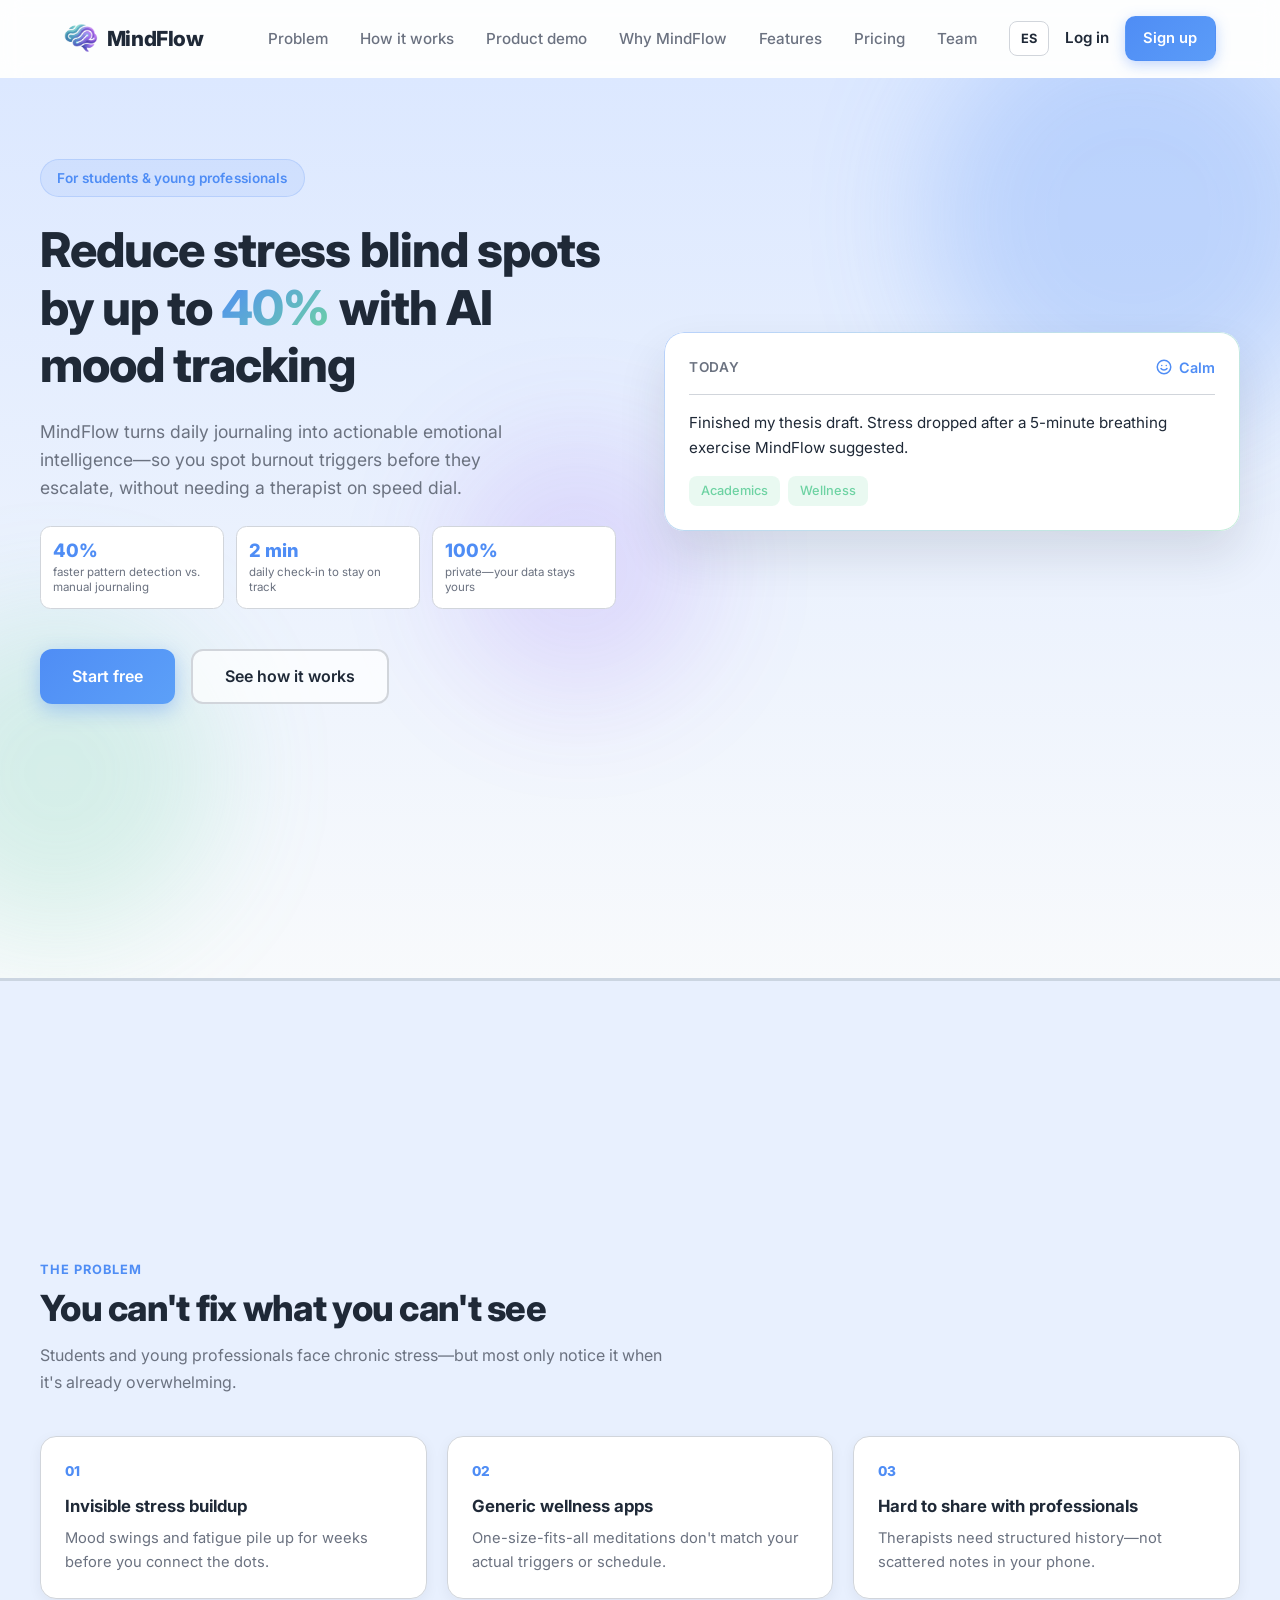
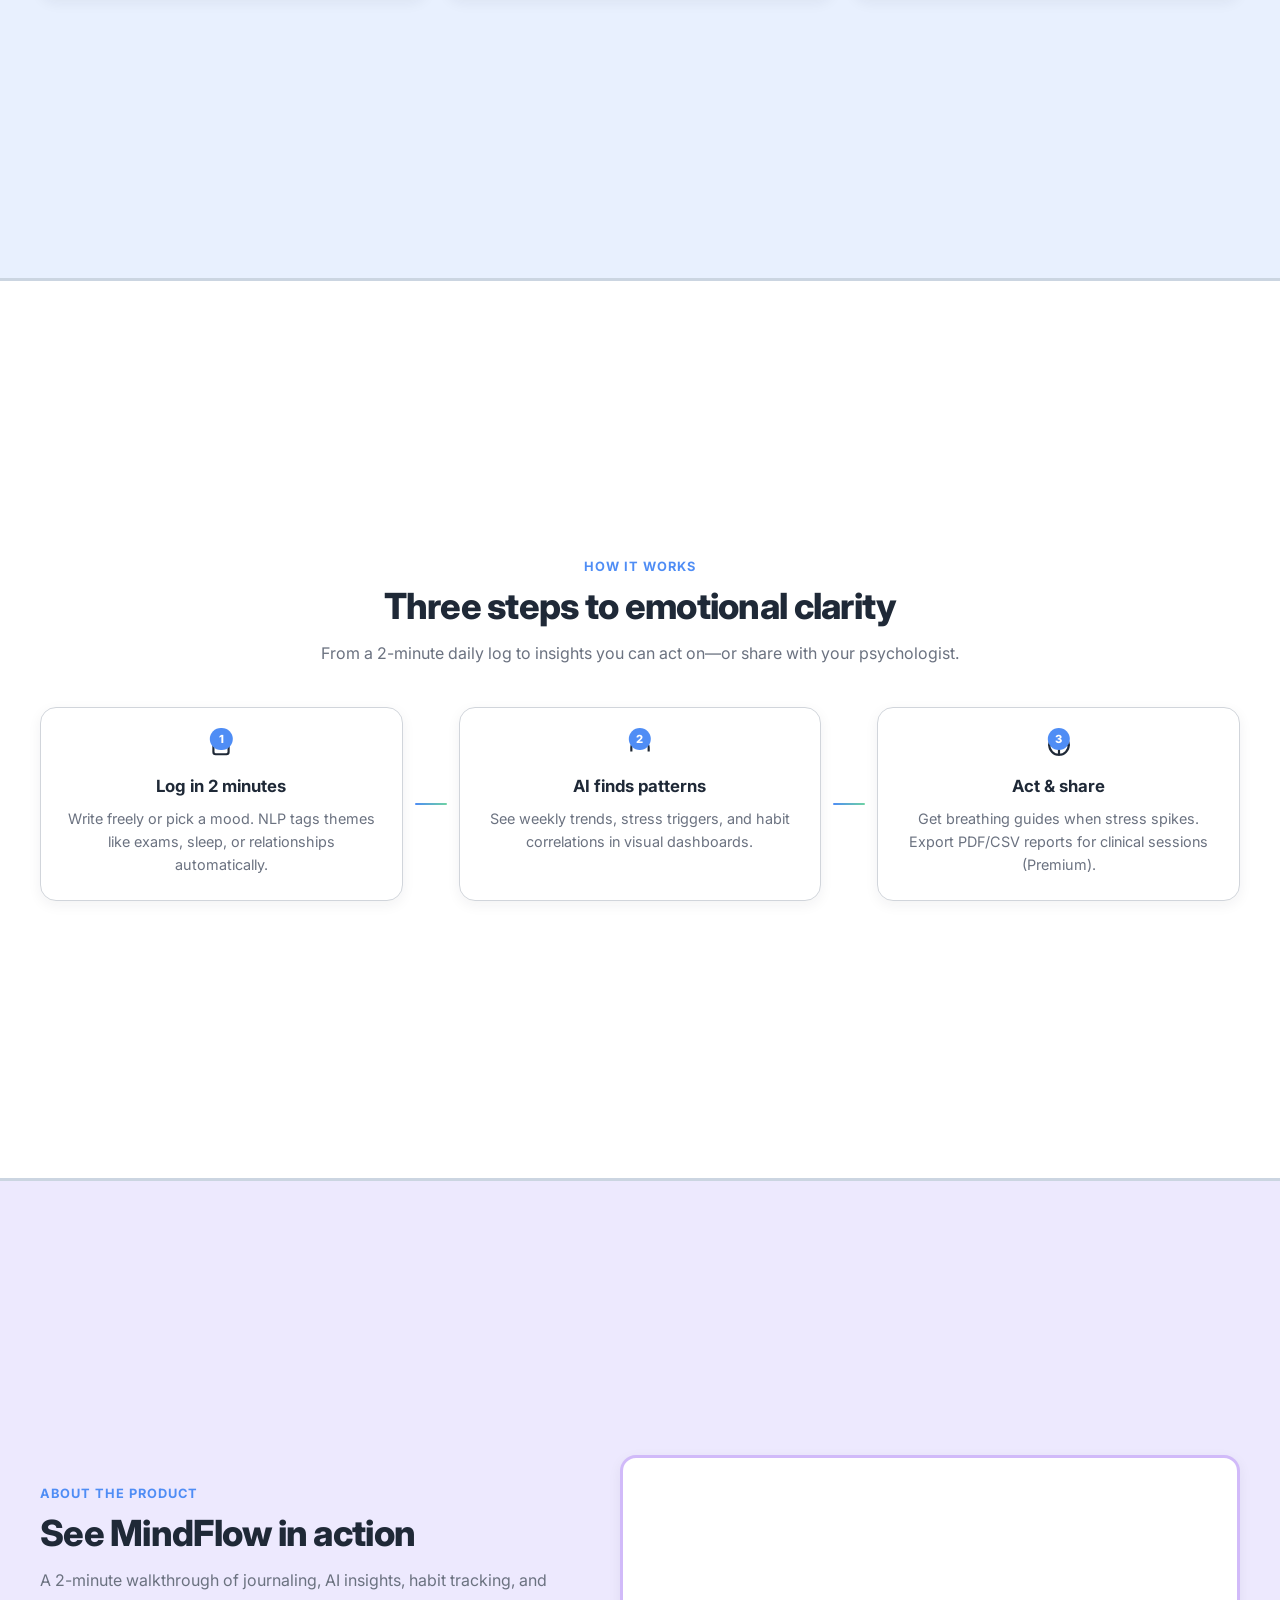
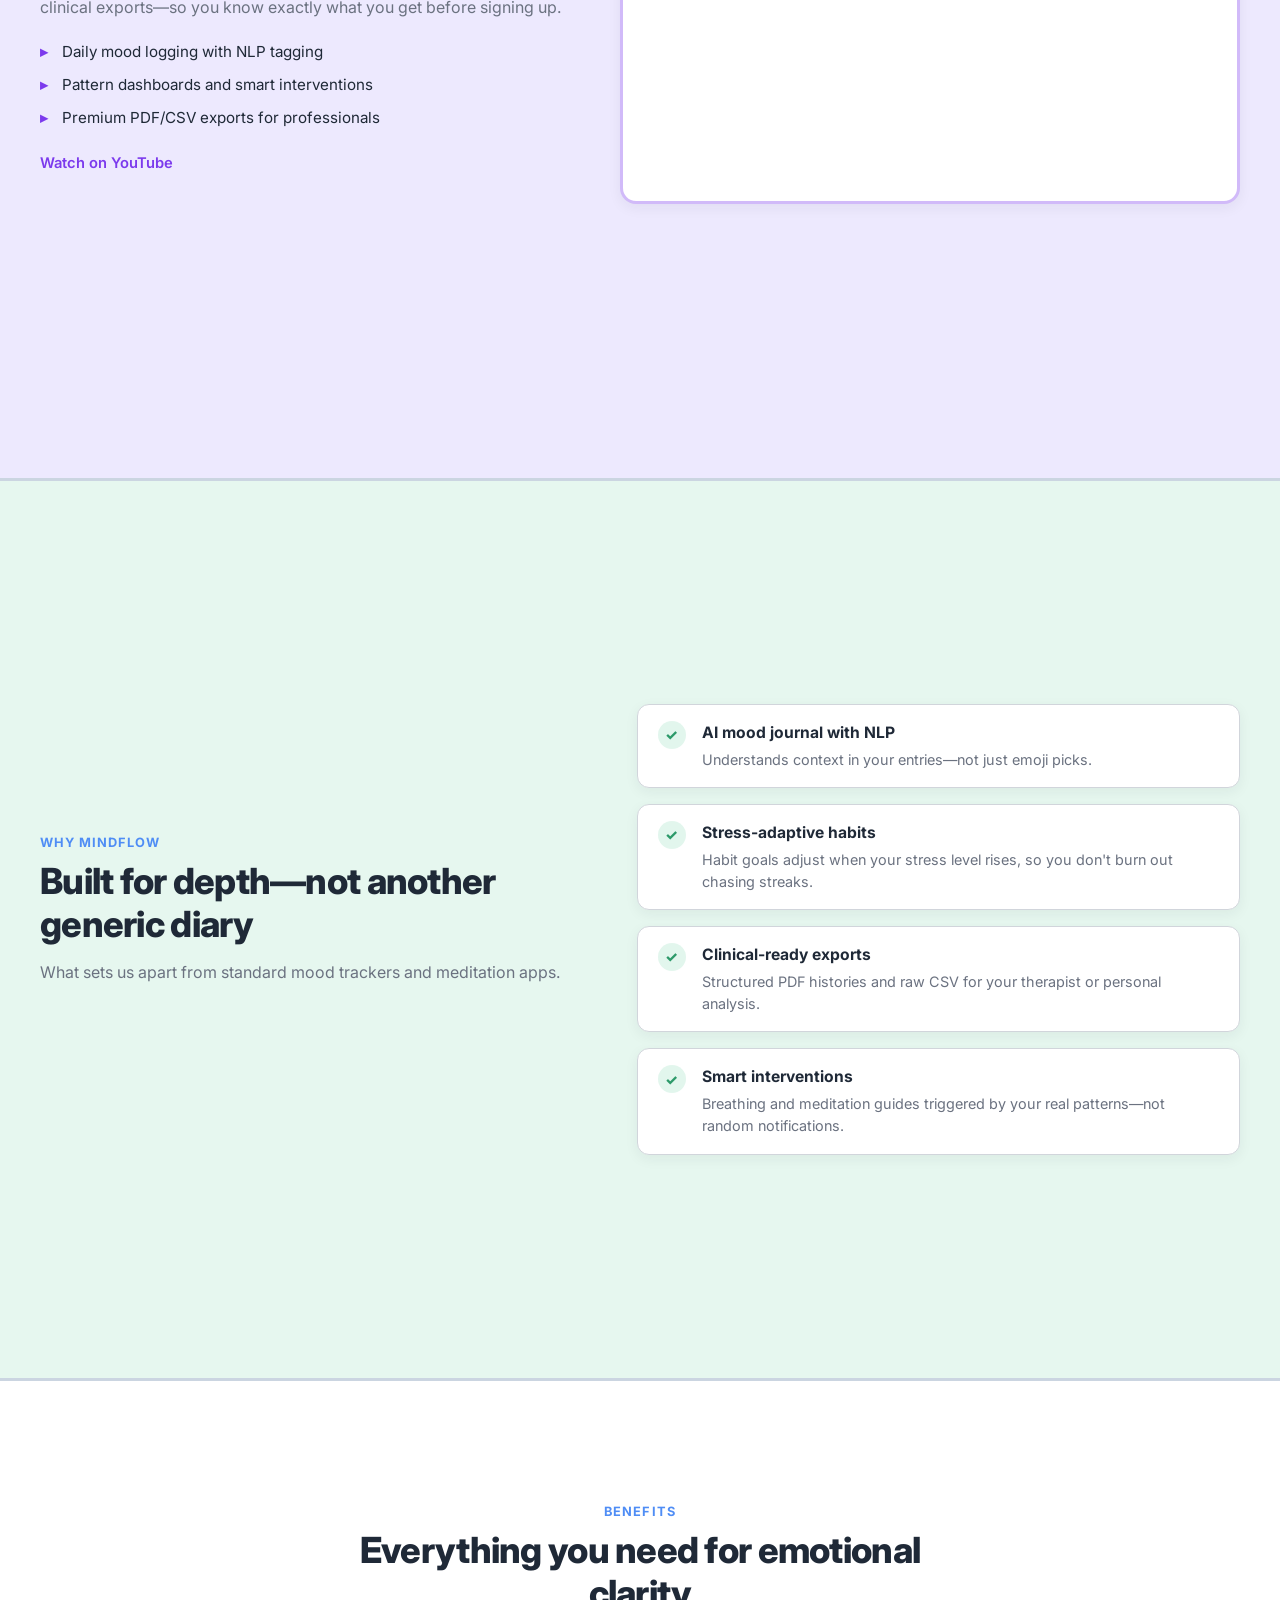
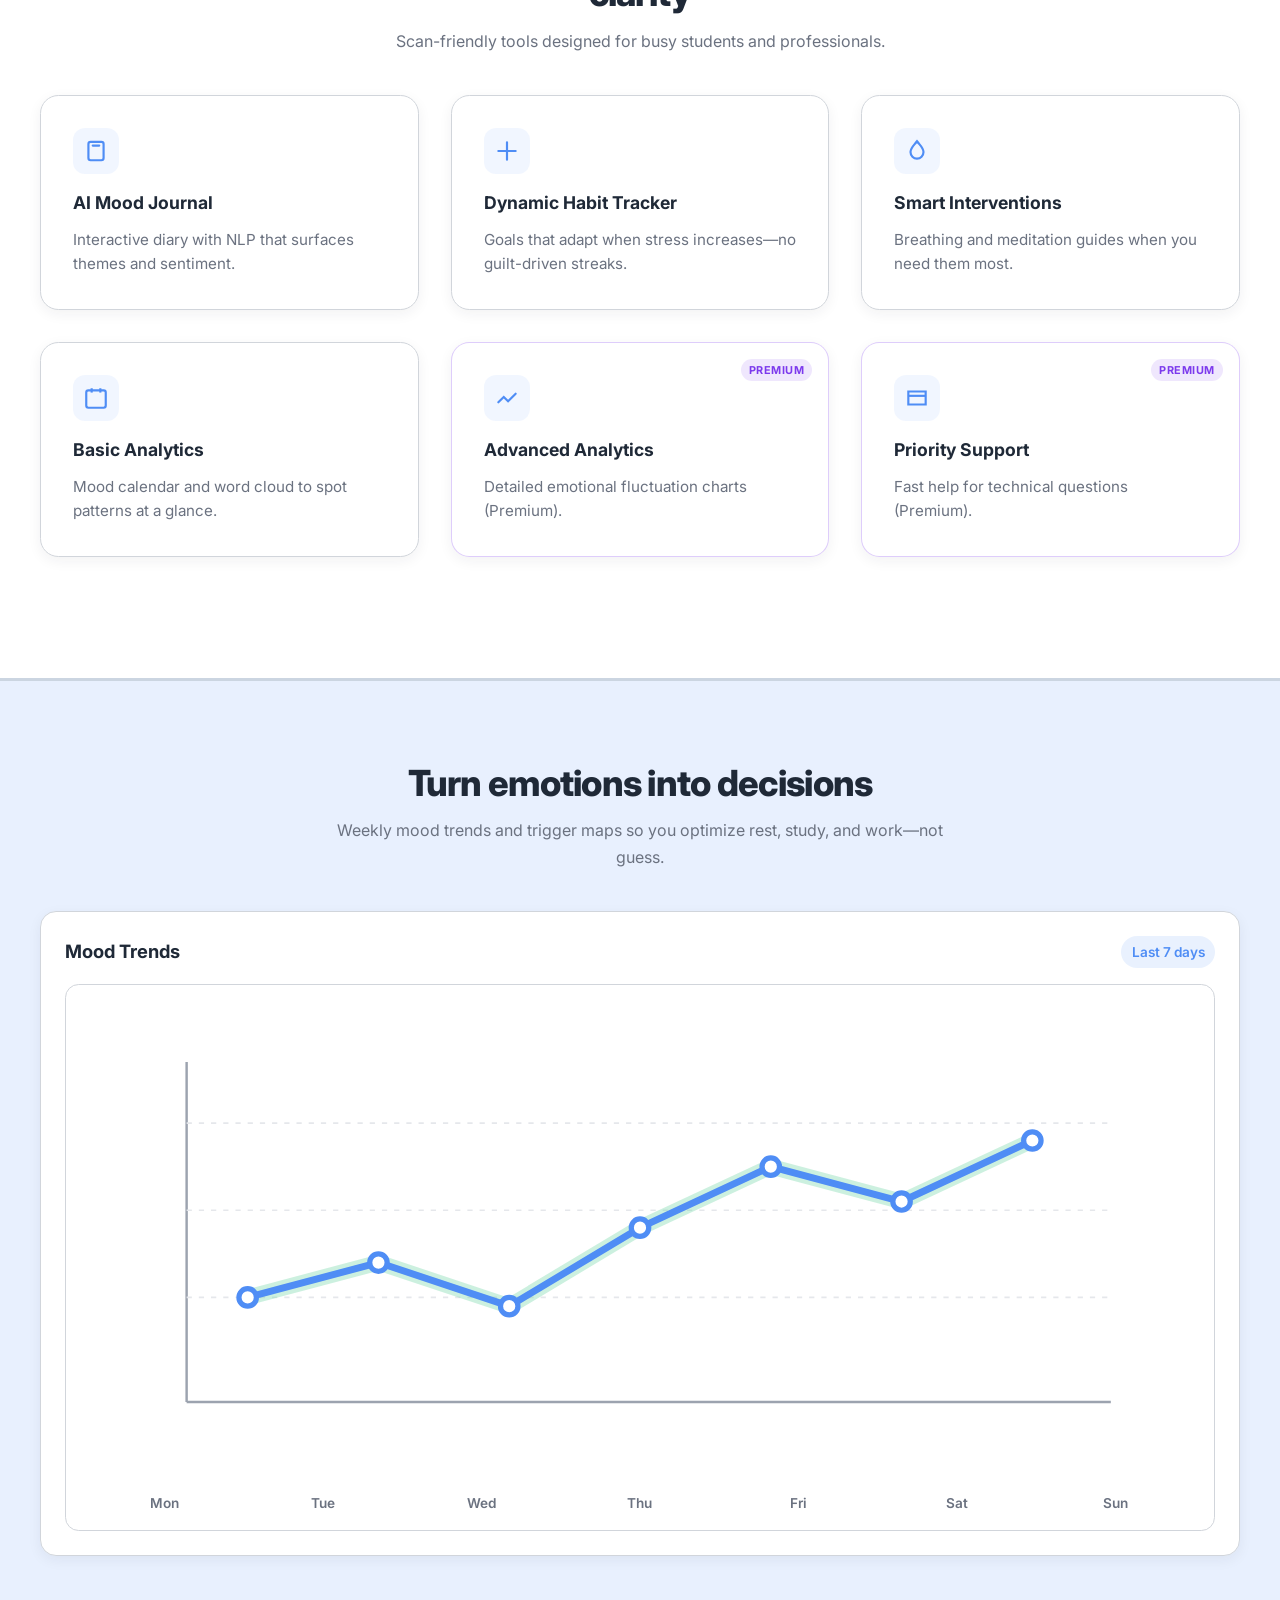
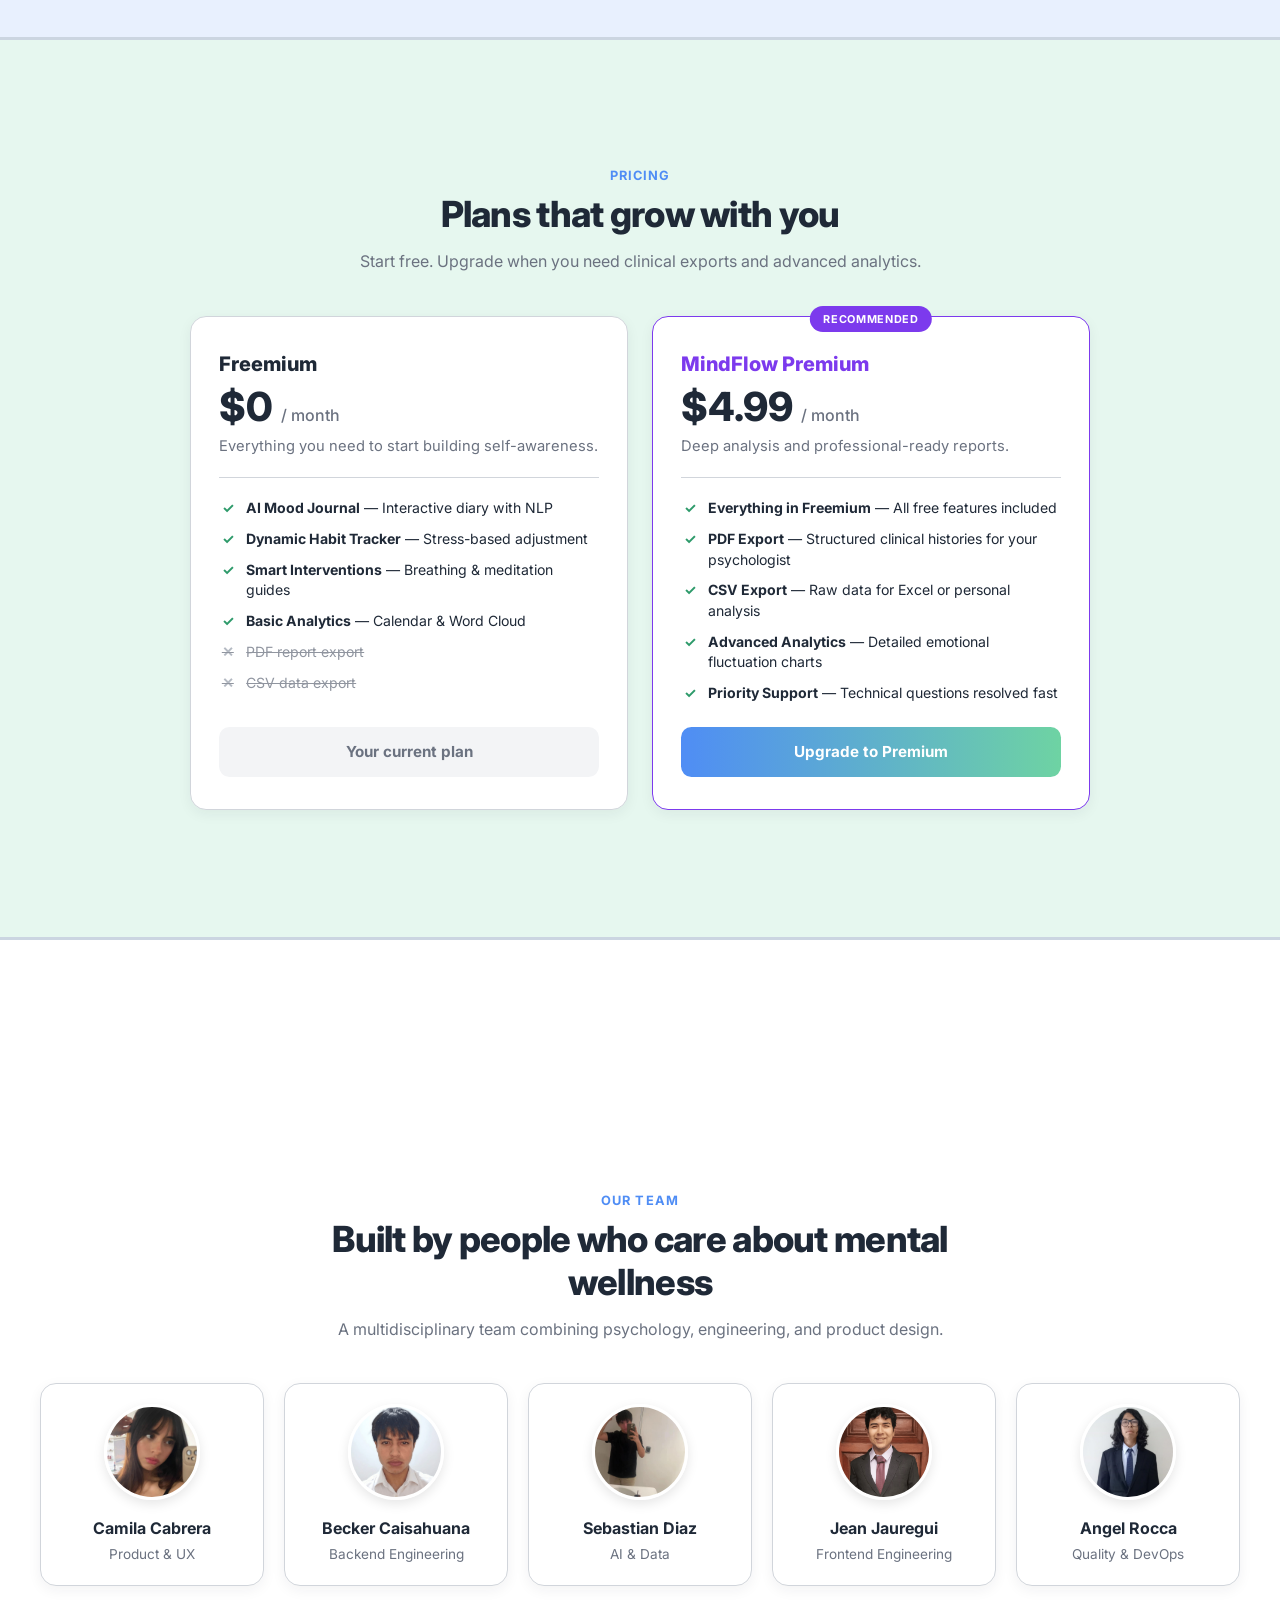
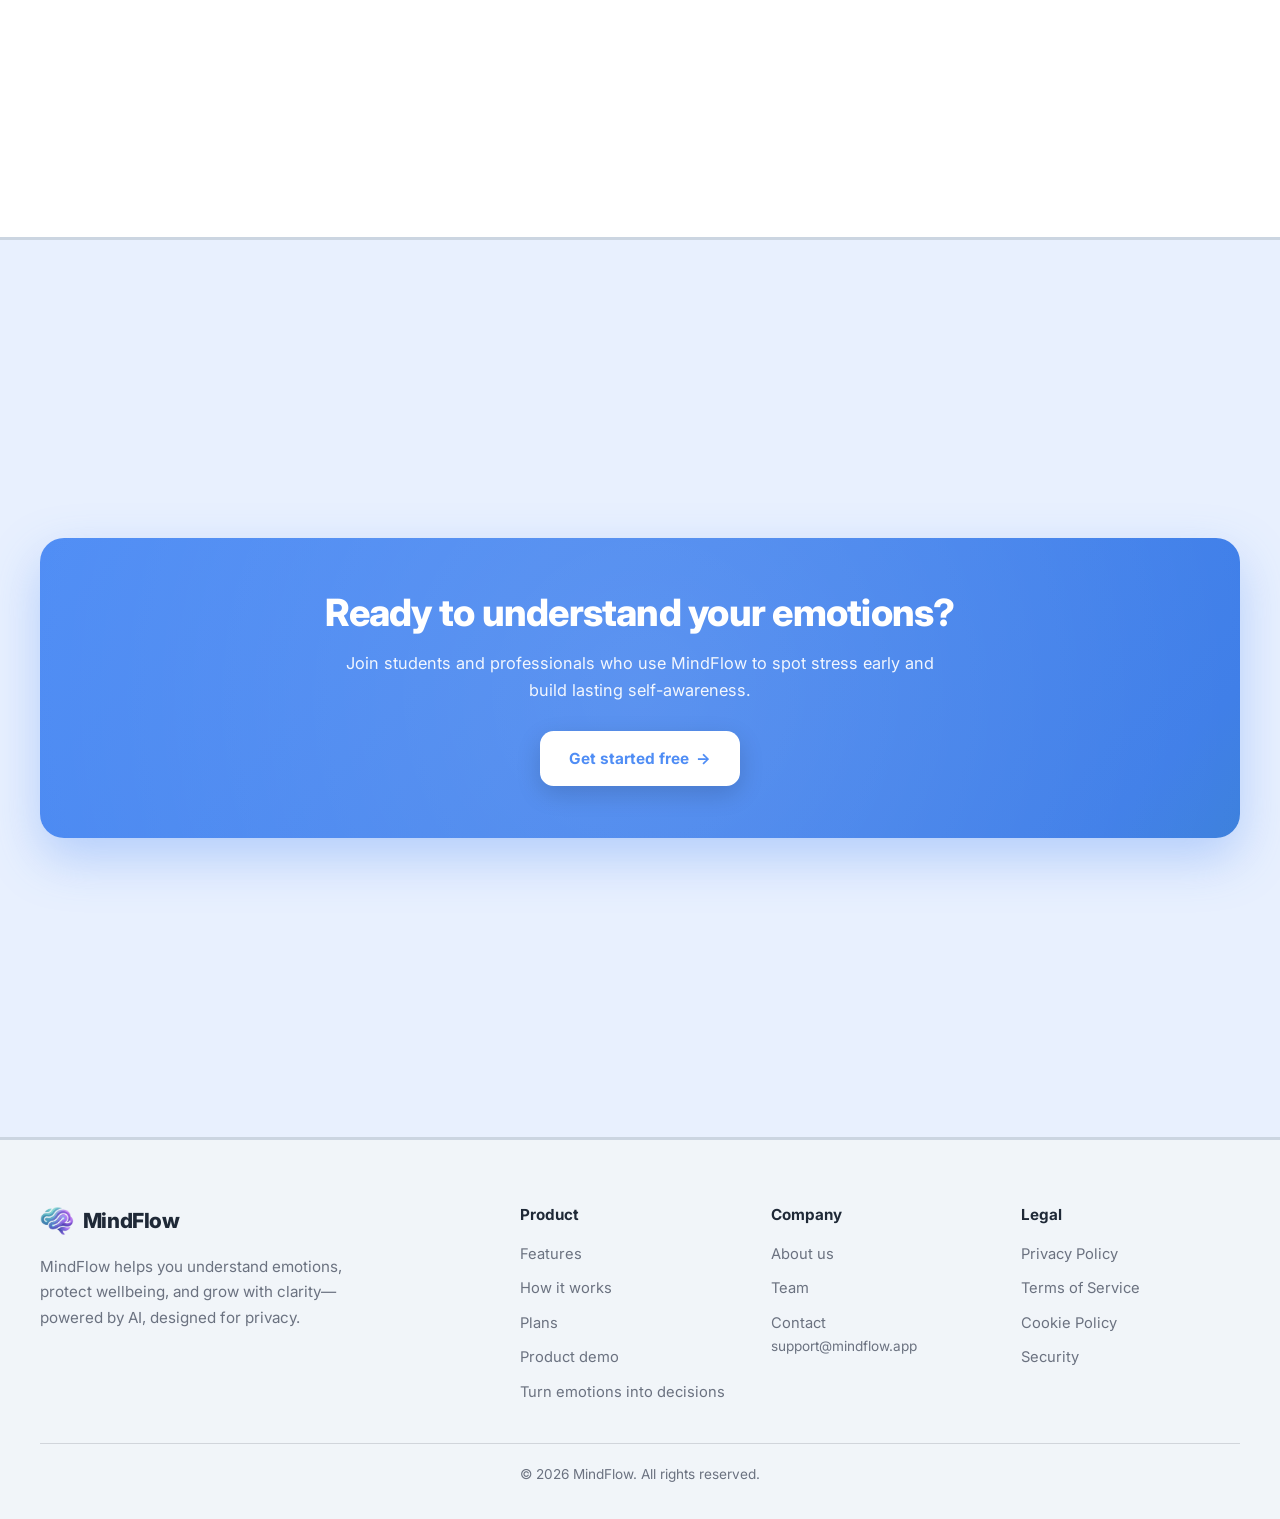
==== index.html @ 962d3204 "Update index.html" ====
<!DOCTYPE html>
<html lang="en">
<head>
	<meta charset="UTF-8" />
	<meta name="viewport" content="width=device-width, initial-scale=1.0" />
	<meta name="description" content="" data-i18n-attr="content:meta.description" />
	<title data-i18n="meta.title">MindFlow</title>
	<link rel="preconnect" href="https://fonts.googleapis.com" />
	<link rel="preconnect" href="https://fonts.gstatic.com" crossorigin />
	<link href="https://fonts.googleapis.com/css2?family=Inter:wght@400;500;600;700;800&display=swap" rel="stylesheet" />
	<link rel="stylesheet" href="assets/styles.css" />
</head>
<body>
	<header class="site-header">
		<nav class="navbar" aria-label="Main navigation">
			<a href="#hero" class="navbar__logo" aria-label="MindFlow home">
				<img src="assets/images/MindFlow_logo.png" alt="" class="logo-image" />
				<span class="logo-text">MindFlow</span>
			</a>

			<button type="button" class="navbar__toggle" aria-expanded="false" aria-controls="navbar-panel" aria-label="Open menu">
				<span class="navbar__toggle-bar"></span>
				<span class="navbar__toggle-bar"></span>
				<span class="navbar__toggle-bar"></span>
			</button>

			<div class="navbar__panel" id="navbar-panel">
				<ul class="navbar__menu">
					<li><a href="#problem" data-i18n="nav.problem">Problem</a></li>
					<li><a href="#how-it-works" data-i18n="nav.howItWorks">How it works</a></li>
					<li><a href="#product-video" data-i18n="nav.demo">Product demo</a></li>
					<li><a href="#why-mindflow" data-i18n="nav.whyMindFlow">Why MindFlow</a></li>
					<li><a href="#features" data-i18n="nav.features">Features</a></li>
					<li><a href="#pricing" data-i18n="nav.pricing">Pricing</a></li>
					<li><a href="#team" data-i18n="nav.team">Team</a></li>
				</ul>

				<div class="navbar__actions">
					<button type="button" class="lang-switch" data-lang-toggle aria-label="Switch language">
						<span data-i18n="lang.switch">ES</span>
					</button>
					<a href="https://mindflow-frontend-cognitech-mindflow.vercel.app/login" class="navbar__login" data-i18n="nav.login">Log in</a>
					<a href="https://mindflow-frontend-cognitech-mindflow.vercel.app/register" class="btn-signup" data-i18n="nav.signup">Sign up</a>
				</div>
			</div>
		</nav>
	</header>

	<main>
		<!-- HERO: Value proposition in 5 seconds -->
		<section id="hero" class="hero section-block section-block--hero" aria-label="Hero section">
			<div class="hero__blobs" aria-hidden="true">
				<span class="hero__blob hero__blob--1"></span>
				<span class="hero__blob hero__blob--2"></span>
				<span class="hero__blob hero__blob--3"></span>
			</div>
			<div class="hero__container hero-animate">
				<div class="hero__content">
					<div class="hero__badge">
						<span data-i18n="hero.badge">For students &amp; young professionals</span>
					</div>

					<h1 class="hero__heading">
						<span data-i18n="hero.headingBefore">Reduce stress blind spots by up to</span>
						<span class="hero__gradient" data-i18n="hero.headingHighlight">40%</span>
						<span data-i18n="hero.headingAfter">with AI mood tracking</span>
					</h1>

					<p class="hero__description" data-i18n="hero.description">
						MindFlow turns daily journaling into actionable emotional intelligence.
					</p>

					<div class="hero__stats">
						<div class="stat-pill">
							<strong data-i18n="hero.stat1Value">40%</strong>
							<span data-i18n="hero.stat1Label">faster pattern detection</span>
						</div>
						<div class="stat-pill">
							<strong data-i18n="hero.stat2Value">2 min</strong>
							<span data-i18n="hero.stat2Label">daily check-in</span>
						</div>
						<div class="stat-pill">
							<strong data-i18n="hero.stat3Value">100%</strong>
							<span data-i18n="hero.stat3Label">private data</span>
						</div>
					</div>

					<div class="hero__actions">
						<a href="#pricing" class="btn-primary" data-i18n="hero.ctaPrimary">Start free</a>
						<a href="#how-it-works" class="btn-secondary" data-i18n="hero.ctaSecondary">See how it works</a>
					</div>
				</div>

				<div class="hero__card">
					<div class="hero__card-header">
						<span class="hero__card-date" data-i18n="hero.cardDate">Today</span>
						<span class="hero__card-mood">
							<svg class="icon icon--sm" viewBox="0 0 24 24" aria-hidden="true" xmlns="http://www.w3.org/2000/svg">
								<circle cx="12" cy="12" r="9" fill="none" stroke="currentColor" stroke-width="2" />
								<circle cx="9" cy="10" r="1" fill="currentColor" />
								<circle cx="15" cy="10" r="1" fill="currentColor" />
								<path d="M8 14c1 1.4 2.2 2 4 2s3-.6 4-2" fill="none" stroke="currentColor" stroke-width="2" stroke-linecap="round" />
							</svg>
							<span data-i18n="hero.cardMood">Calm</span>
						</span>
					</div>
					<p class="hero__card-text" data-i18n="hero.cardText">Finished my thesis draft.</p>
					<div class="hero__card-tags">
						<span class="tag" data-i18n="hero.tag1">Academics</span>
						<span class="tag" data-i18n="hero.tag2">Wellness</span>
					</div>
				</div>
			</div>
		</section>

		<!-- PROBLEM -->
		<section id="problem" class="problem section-block section-block--blue">
			<div class="section-block__container">
				<div class="section-block__header">
					<p class="eyebrow" data-i18n="problem.eyebrow">The problem</p>
					<h2 class="section-block__title" data-i18n="problem.title">You can't fix what you can't see</h2>
					<p class="section-block__description" data-i18n="problem.description">Students and young professionals face chronic stress.</p>
				</div>
				<div class="problem__grid">
					<article class="problem-card">
						<div class="problem-card__icon" aria-hidden="true">01</div>
						<h3 data-i18n="problem.item1Title">Invisible stress buildup</h3>
						<p data-i18n="problem.item1Text">Mood swings pile up for weeks.</p>
					</article>
					<article class="problem-card">
						<div class="problem-card__icon" aria-hidden="true">02</div>
						<h3 data-i18n="problem.item2Title">Generic wellness apps</h3>
						<p data-i18n="problem.item2Text">One-size-fits-all doesn't match your triggers.</p>
					</article>
					<article class="problem-card">
						<div class="problem-card__icon" aria-hidden="true">03</div>
						<h3 data-i18n="problem.item3Title">Hard to share with professionals</h3>
						<p data-i18n="problem.item3Text">Therapists need structured history.</p>
					</article>
				</div>
			</div>
		</section>

		<!-- HOW IT WORKS -->
		<section id="how-it-works" class="how-it-works section-block section-block--white">
			<div class="section-block__container">
				<div class="section-block__header section-block__header--center">
					<p class="eyebrow" data-i18n="howItWorks.eyebrow">How it works</p>
					<h2 class="section-block__title" data-i18n="howItWorks.title">Three steps to emotional clarity</h2>
					<p class="section-block__description" data-i18n="howItWorks.description">From a 2-minute daily log to insights you can act on.</p>
				</div>
				<div class="steps">
					<article class="step-card">
						<div class="step-card__visual" aria-hidden="true">
							<span class="step-card__number">1</span>
							<svg class="icon" viewBox="0 0 24 24" xmlns="http://www.w3.org/2000/svg">
								<rect x="5" y="3.5" width="14" height="17" rx="2" fill="none" stroke="currentColor" stroke-width="2" />
								<line x1="9" y1="7" x2="15" y2="7" stroke="currentColor" stroke-width="2" stroke-linecap="round" />
								<line x1="9" y1="11" x2="15" y2="11" stroke="currentColor" stroke-width="2" stroke-linecap="round" />
							</svg>
						</div>
						<h3 data-i18n="howItWorks.step1Title">Log in 2 minutes</h3>
						<p data-i18n="howItWorks.step1Text">Write freely or pick a mood.</p>
					</article>
					<div class="steps__connector" aria-hidden="true"></div>
					<article class="step-card">
						<div class="step-card__visual" aria-hidden="true">
							<span class="step-card__number">2</span>
							<svg class="icon" viewBox="0 0 24 24" xmlns="http://www.w3.org/2000/svg">
								<path d="M4 18v-4a4 4 0 0 1 4-4h8a4 4 0 0 1 4 4v4" fill="none" stroke="currentColor" stroke-width="2" />
								<path d="M8 10V8a4 4 0 1 1 8 0v2" fill="none" stroke="currentColor" stroke-width="2" />
								<circle cx="12" cy="14" r="2" fill="currentColor" />
							</svg>
						</div>
						<h3 data-i18n="howItWorks.step2Title">AI finds patterns</h3>
						<p data-i18n="howItWorks.step2Text">See weekly trends and triggers.</p>
					</article>
					<div class="steps__connector" aria-hidden="true"></div>
					<article class="step-card">
						<div class="step-card__visual" aria-hidden="true">
							<span class="step-card__number">3</span>
							<svg class="icon" viewBox="0 0 24 24" xmlns="http://www.w3.org/2000/svg">
								<path d="M12 3v18M3 12h18" fill="none" stroke="currentColor" stroke-width="2" stroke-linecap="round" />
								<circle cx="12" cy="12" r="9" fill="none" stroke="currentColor" stroke-width="2" />
							</svg>
						</div>
						<h3 data-i18n="howItWorks.step3Title">Act &amp; share</h3>
						<p data-i18n="howItWorks.step3Text">Get breathing guides and export reports.</p>
					</article>
				</div>
			</div>
		</section>

		<!-- PRODUCT VIDEO -->
		<section id="product-video" class="product-video section-block section-block--violet" aria-label="Product demo video">
			<div class="section-block__container">
				<div class="product-video__layout">
					<div class="product-video__copy">
						<p class="eyebrow" data-i18n="video.eyebrow">About the product</p>
						<h2 class="section-block__title" data-i18n="video.title">See MindFlow in action</h2>
						<p class="section-block__description" data-i18n="video.description">A 2-minute walkthrough of MindFlow.</p>
						<ul class="product-video__bullets">
							<li data-i18n="video.bullet1">Daily mood logging with NLP tagging</li>
							<li data-i18n="video.bullet2">Pattern dashboards and smart interventions</li>
							<li data-i18n="video.bullet3">Premium PDF/CSV exports for professionals</li>
						</ul>
						<a href="https://youtu.be/fnx2lVYjxKM" class="product-video__external" data-youtube-link target="_blank" rel="noopener noreferrer" data-i18n="video.openYoutube">Watch on YouTube</a>
					</div>
					<div class="product-video__player">
						<div class="product-video__frame">
							<iframe width="560" height="315" src="https://www.youtube.com/embed/1oTC-0Ec3Co?si=pceH2kuohnIDWQKH" title="YouTube video player" frameborder="0" allow="accelerometer; autoplay; clipboard-write; encrypted-media; gyroscope; picture-in-picture; web-share" referrerpolicy="strict-origin-when-cross-origin" allowfullscreen></iframe>
						</div>
					</div>
				</div>
			</div>
		</section>

		<!-- WHY MINDFLOW (differentiation) -->
		<section id="why-mindflow" class="differentiation section-block section-block--mint">
			<div class="section-block__container">
				<div class="differentiation__layout">
					<div class="section-block__header">
						<p class="eyebrow" data-i18n="differentiation.eyebrow">Why MindFlow</p>
						<h2 class="section-block__title" data-i18n="differentiation.title">Built for depth—not another generic diary</h2>
						<p class="section-block__description" data-i18n="differentiation.description">What sets us apart.</p>
					</div>
					<ul class="diff-list">
						<li class="diff-list__item">
							<span class="diff-list__check" aria-hidden="true">✓</span>
							<div>
								<strong data-i18n="differentiation.item1Title">AI mood journal with NLP</strong>
								<p data-i18n="differentiation.item1Text">Understands context in your entries.</p>
							</div>
						</li>
						<li class="diff-list__item">
							<span class="diff-list__check" aria-hidden="true">✓</span>
							<div>
								<strong data-i18n="differentiation.item2Title">Stress-adaptive habits</strong>
								<p data-i18n="differentiation.item2Text">Goals adjust when stress rises.</p>
							</div>
						</li>
						<li class="diff-list__item">
							<span class="diff-list__check" aria-hidden="true">✓</span>
							<div>
								<strong data-i18n="differentiation.item3Title">Clinical-ready exports</strong>
								<p data-i18n="differentiation.item3Text">PDF histories and raw CSV.</p>
							</div>
						</li>
						<li class="diff-list__item">
							<span class="diff-list__check" aria-hidden="true">✓</span>
							<div>
								<strong data-i18n="differentiation.item4Title">Smart interventions</strong>
								<p data-i18n="differentiation.item4Text">Guides triggered by your patterns.</p>
							</div>
						</li>
					</ul>
				</div>
			</div>
		</section>

		<!-- FEATURES / BENEFITS -->
		<section id="features" class="features section-block section-block--white" aria-label="Features section">
			<div class="section-block__container">
				<div class="section-block__header section-block__header--center">
					<p class="eyebrow" data-i18n="features.eyebrow">Benefits</p>
					<h2 class="section-block__title" data-i18n="features.title">Everything you need for emotional clarity</h2>
					<p class="section-block__description" data-i18n="features.subtitle">Scan-friendly tools for busy people.</p>
				</div>
				<div class="features__grid">
					<div class="feature-card">
						<div class="feature-card__icon" aria-hidden="true">
							<svg class="icon" viewBox="0 0 24 24" xmlns="http://www.w3.org/2000/svg">
								<rect x="5" y="3.5" width="14" height="17" rx="2" fill="none" stroke="currentColor" stroke-width="2" />
								<line x1="9" y1="7" x2="15" y2="7" stroke="currentColor" stroke-width="2" stroke-linecap="round" />
							</svg>
						</div>
						<h3 class="feature-card__title" data-i18n="features.f1Title">AI Mood Journal</h3>
						<p class="feature-card__description" data-i18n="features.f1Text">Interactive diary with NLP.</p>
					</div>
					<div class="feature-card">
						<div class="feature-card__icon" aria-hidden="true">
							<svg class="icon" viewBox="0 0 24 24" xmlns="http://www.w3.org/2000/svg">
								<path d="M4 12h16M12 4v16" fill="none" stroke="currentColor" stroke-width="2" stroke-linecap="round" />
							</svg>
						</div>
						<h3 class="feature-card__title" data-i18n="features.f2Title">Dynamic Habit Tracker</h3>
						<p class="feature-card__description" data-i18n="features.f2Text">Stress-adaptive goals.</p>
					</div>
					<div class="feature-card">
						<div class="feature-card__icon" aria-hidden="true">
							<svg class="icon" viewBox="0 0 24 24" xmlns="http://www.w3.org/2000/svg">
								<path d="M12 3c-3 4-6 6-6 10a6 6 0 1 0 12 0c0-4-3-6-6-10z" fill="none" stroke="currentColor" stroke-width="2" />
							</svg>
						</div>
						<h3 class="feature-card__title" data-i18n="features.f3Title">Smart Interventions</h3>
						<p class="feature-card__description" data-i18n="features.f3Text">Breathing and meditation guides.</p>
					</div>
					<div class="feature-card">
						<div class="feature-card__icon" aria-hidden="true">
							<svg class="icon" viewBox="0 0 24 24" xmlns="http://www.w3.org/2000/svg">
								<rect x="3" y="5" width="18" height="16" rx="2" fill="none" stroke="currentColor" stroke-width="2" />
								<line x1="8" y1="3" x2="8" y2="7" stroke="currentColor" stroke-width="2" />
								<line x1="16" y1="3" x2="16" y2="7" stroke="currentColor" stroke-width="2" />
							</svg>
						</div>
						<h3 class="feature-card__title" data-i18n="features.f4Title">Basic Analytics</h3>
						<p class="feature-card__description" data-i18n="features.f4Text">Calendar and word cloud.</p>
					</div>
					<div class="feature-card feature-card--premium">
						<span class="feature-card__badge">Premium</span>
						<div class="feature-card__icon" aria-hidden="true">
							<svg class="icon" viewBox="0 0 24 24" xmlns="http://www.w3.org/2000/svg">
								<polyline points="4,16 9,11 13,15 20,8" fill="none" stroke="currentColor" stroke-width="2" stroke-linecap="round" />
							</svg>
						</div>
						<h3 class="feature-card__title" data-i18n="features.f5Title">Advanced Analytics</h3>
						<p class="feature-card__description" data-i18n="features.f5Text">Detailed fluctuation charts.</p>
					</div>
					<div class="feature-card feature-card--premium">
						<span class="feature-card__badge">Premium</span>
						<div class="feature-card__icon" aria-hidden="true">
							<svg class="icon" viewBox="0 0 24 24" xmlns="http://www.w3.org/2000/svg">
								<path d="M4 6h16v12H4z" fill="none" stroke="currentColor" stroke-width="2" />
								<path d="M4 10h16" fill="none" stroke="currentColor" stroke-width="2" />
							</svg>
						</div>
						<h3 class="feature-card__title" data-i18n="features.f6Title">Priority Support</h3>
						<p class="feature-card__description" data-i18n="features.f6Text">Fast technical help.</p>
					</div>
				</div>
			</div>
		</section>

		<!-- ANALYTICS -->
		<section id="analytics" class="analytics section-block section-block--blue" aria-label="Analytics section">
			<div class="section-block__container">
				<div class="section-block__header section-block__header--center">
					<h2 class="section-block__title" data-i18n="analytics.title">Turn emotions into decisions</h2>
					<p class="section-block__description" data-i18n="analytics.description">Weekly mood trends and trigger maps.</p>
				</div>
				<div class="analytics__panel">
					<div class="analytics__panel-head">
						<h3 class="analytics__panel-title" data-i18n="analytics.panelTitle">Mood Trends</h3>
						<span class="analytics__period" data-i18n="analytics.period">Last 7 days</span>
					</div>
					<div class="analytics__chart-wrap" role="img" aria-label="Mood trends chart">
						<svg class="analytics__chart" viewBox="0 0 640 280" xmlns="http://www.w3.org/2000/svg" aria-hidden="true">
							<line x1="60" y1="35" x2="60" y2="230" class="axis-line" />
							<line x1="60" y1="230" x2="590" y2="230" class="axis-line" />
							<line x1="60" y1="70" x2="590" y2="70" class="grid-line" />
							<line x1="60" y1="120" x2="590" y2="120" class="grid-line" />
							<line x1="60" y1="170" x2="590" y2="170" class="grid-line" />
							<polyline points="95,170 170,150 245,175 320,130 395,95 470,115 545,80" class="trend-fill" />
							<polyline points="95,170 170,150 245,175 320,130 395,95 470,115 545,80" class="trend-line" />
							<circle cx="95" cy="170" r="5" class="trend-point" />
							<circle cx="170" cy="150" r="5" class="trend-point" />
							<circle cx="245" cy="175" r="5" class="trend-point" />
							<circle cx="320" cy="130" r="5" class="trend-point" />
							<circle cx="395" cy="95" r="5" class="trend-point" />
							<circle cx="470" cy="115" r="5" class="trend-point" />
							<circle cx="545" cy="80" r="5" class="trend-point" />
						</svg>
						<div class="analytics__labels" data-i18n-list="analytics.days">
							<span>Mon</span><span>Tue</span><span>Wed</span><span>Thu</span><span>Fri</span><span>Sat</span><span>Sun</span>
						</div>
					</div>
				</div>
			</div>
		</section>

		<!-- PRICING -->
		<section id="pricing" class="pricing section-block section-block--mint" aria-label="Pricing section">
			<div class="section-block__container">
				<div class="section-block__header section-block__header--center">
					<p class="eyebrow" data-i18n="pricing.eyebrow">Pricing</p>
					<h2 class="section-block__title" data-i18n="pricing.title">Plans that grow with you</h2>
					<p class="section-block__description" data-i18n="pricing.description">Start free. Upgrade when you need more.</p>
				</div>
				<div class="pricing__grid">
					<article class="pricing-card">
						<h3 class="pricing-card__name" data-i18n="pricing.freemiumName">Freemium</h3>
						<p class="pricing-card__price">
							<span data-i18n="pricing.freemiumPrice">$0</span>
							<small data-i18n="pricing.freemiumPeriod">/ month</small>
						</p>
						<p class="pricing-card__tagline" data-i18n="pricing.freemiumTagline">Start building self-awareness.</p>
						<ul class="pricing-card__features">
							<li class="pricing-card__feature pricing-card__feature--included">
								<span class="pricing-card__icon pricing-card__icon--yes" aria-hidden="true">✓</span>
								<span><strong data-i18n="pricing.pf1Title">AI Mood Journal</strong> — <span data-i18n="pricing.pf1Text">NLP diary</span></span>
							</li>
							<li class="pricing-card__feature pricing-card__feature--included">
								<span class="pricing-card__icon pricing-card__icon--yes" aria-hidden="true">✓</span>
								<span><strong data-i18n="pricing.pf2Title">Dynamic Habit Tracker</strong> — <span data-i18n="pricing.pf2Text">Stress-based</span></span>
							</li>
							<li class="pricing-card__feature pricing-card__feature--included">
								<span class="pricing-card__icon pricing-card__icon--yes" aria-hidden="true">✓</span>
								<span><strong data-i18n="pricing.pf3Title">Smart Interventions</strong> — <span data-i18n="pricing.pf3Text">Guides</span></span>
							</li>
							<li class="pricing-card__feature pricing-card__feature--included">
								<span class="pricing-card__icon pricing-card__icon--yes" aria-hidden="true">✓</span>
								<span><strong data-i18n="pricing.pf4Title">Basic Analytics</strong> — <span data-i18n="pricing.pf4Text">Calendar</span></span>
							</li>
							<li class="pricing-card__feature pricing-card__feature--excluded">
								<span class="pricing-card__icon pricing-card__icon--no" aria-hidden="true">✕</span>
								<span data-i18n="pricing.px1">PDF report export</span>
							</li>
							<li class="pricing-card__feature pricing-card__feature--excluded">
								<span class="pricing-card__icon pricing-card__icon--no" aria-hidden="true">✕</span>
								<span data-i18n="pricing.px2">CSV data export</span>
							</li>
						</ul>
						<button type="button" class="pricing-card__btn pricing-card__btn--muted" disabled data-i18n="pricing.freemiumCta">Your current plan</button>
					</article>

					<article class="pricing-card pricing-card--featured">
						<span class="pricing-card__badge" data-i18n="pricing.recommended">Recommended</span>
						<h3 class="pricing-card__name pricing-card__name--accent" data-i18n="pricing.premiumName">MindFlow Premium</h3>
						<p class="pricing-card__price">
							<span data-i18n="pricing.premiumPrice">$4.99</span>
							<small data-i18n="pricing.premiumPeriod">/ month</small>
						</p>
						<p class="pricing-card__tagline" data-i18n="pricing.premiumTagline">Deep analysis and professional reports.</p>
						<ul class="pricing-card__features">
							<li class="pricing-card__feature pricing-card__feature--included">
								<span class="pricing-card__icon pricing-card__icon--yes" aria-hidden="true">✓</span>
								<span><strong data-i18n="pricing.pp1Title">Everything in Freemium</strong> — <span data-i18n="pricing.pp1Text">All free features</span></span>
							</li>
							<li class="pricing-card__feature pricing-card__feature--included">
								<span class="pricing-card__icon pricing-card__icon--yes" aria-hidden="true">✓</span>
								<span><strong data-i18n="pricing.pp2Title">PDF Export</strong> — <span data-i18n="pricing.pp2Text">Clinical histories</span></span>
							</li>
							<li class="pricing-card__feature pricing-card__feature--included">
								<span class="pricing-card__icon pricing-card__icon--yes" aria-hidden="true">✓</span>
								<span><strong data-i18n="pricing.pp3Title">CSV Export</strong> — <span data-i18n="pricing.pp3Text">Raw data</span></span>
							</li>
							<li class="pricing-card__feature pricing-card__feature--included">
								<span class="pricing-card__icon pricing-card__icon--yes" aria-hidden="true">✓</span>
								<span><strong data-i18n="pricing.pp4Title">Advanced Analytics</strong> — <span data-i18n="pricing.pp4Text">Fluctuation charts</span></span>
							</li>
							<li class="pricing-card__feature pricing-card__feature--included">
								<span class="pricing-card__icon pricing-card__icon--yes" aria-hidden="true">✓</span>
								<span><strong data-i18n="pricing.pp5Title">Priority Support</strong> — <span data-i18n="pricing.pp5Text">Fast help</span></span>
							</li>
						</ul>
						<a href="#" class="pricing-card__btn pricing-card__btn--gradient" data-i18n="pricing.premiumCta">Upgrade to Premium</a>
					</article>
				</div>
			</div>
		</section>

		<!-- TEAM -->
		<section id="team" class="team section-block section-block--white" aria-label="Team section">
			<div class="section-block__container">
				<div class="section-block__header section-block__header--center">
					<p class="eyebrow" data-i18n="team.eyebrow">Our team</p>
					<h2 class="section-block__title" data-i18n="team.title">Built by people who care about mental wellness</h2>
					<p class="section-block__description" data-i18n="team.description">Multidisciplinary team.</p>
				</div>
				<div class="team__grid">
					<article class="team-card">
						<img src="assets/images/team/cabrera-camila.png" alt="" class="team-card__photo" data-team-fallback="CC" />
						<h3 data-i18n="team.member1Name">Camila Cabrera</h3>
						<p data-i18n="team.member1Role">Product &amp; UX</p>
					</article>
					<article class="team-card">
						<img src="assets/images/team/caisahuana-becker.png" alt="" class="team-card__photo" data-team-fallback="BC" />
						<h3 data-i18n="team.member2Name">Becker Caisahuana</h3>
						<p data-i18n="team.member2Role">Backend Engineering</p>
					</article>
					<article class="team-card">
						<img src="assets/images/team/diaz-sebastian.png" alt="" class="team-card__photo" data-team-fallback="SD" />
						<h3 data-i18n="team.member3Name">Sebastian Diaz</h3>
						<p data-i18n="team.member3Role">AI &amp; Data</p>
					</article>
					<article class="team-card">
						<img src="assets/images/team/jauregui-jean.png" alt="" class="team-card__photo" data-team-fallback="JJ" />
						<h3 data-i18n="team.member4Name">Jean Jauregui</h3>
						<p data-i18n="team.member4Role">Frontend Engineering</p>
					</article>
					<article class="team-card">
						<img src="assets/images/team/rocca-angel.png" alt="" class="team-card__photo" data-team-fallback="AR" />
						<h3 data-i18n="team.member5Name">Angel Rocca</h3>
						<p data-i18n="team.member5Role">Quality &amp; DevOps</p>
					</article>
				</div>
			</div>
		</section>

		<!-- CTA -->
		<section id="cta" class="cta section-block section-block--blue" aria-label="Call to action section">
			<div class="section-block__container">
				<div class="cta__box">
					<h2 class="cta__title" data-i18n="cta.title">Ready to understand your emotions?</h2>
					<p class="cta__text" data-i18n="cta.text">Join students and professionals using MindFlow.</p>
					<a href="https://mindflow-frontend-cognitech-mindflow.vercel.app/" class="cta__button" data-app-link data-i18n="cta.button">Get started free</a>
				</div>
			</div>
		</section>
	</main>

	<footer class="site-footer" aria-label="Footer">
		<div class="footer__container">
			<div class="footer__brand">
				<a href="#hero" class="footer__logo" aria-label="MindFlow home">
					<img src="assets/images/MindFlow_logo.png" alt="" class="logo-image" />
					<span class="logo-text">MindFlow</span>
				</a>
				<p class="footer__description" data-i18n="footer.description">MindFlow helps you understand emotions.</p>
			</div>

			<div class="footer__columns">
				<div class="footer__column">
					<h3 class="footer__title" data-i18n="footer.product">Product</h3>
					<ul class="footer__list">
						<li><a href="#features" data-i18n="nav.features">Features</a></li>
						<li><a href="#how-it-works" data-i18n="nav.howItWorks">How it works</a></li>
						<li><a href="#pricing" data-i18n="footer.plans">Plans</a></li>
						<li><a href="#product-video" data-i18n="footer.aboutProduct">Product demo</a></li>
						<li><a href="#analytics" data-i18n="analytics.title">Analytics</a></li>
					</ul>
				</div>

				<div class="footer__column">
					<h3 class="footer__title" data-i18n="footer.company">Company</h3>
					<ul class="footer__list">
						<li><a href="#team" data-i18n="footer.aboutUs">About us</a></li>
						<li><a href="#team" data-i18n="footer.team">Team</a></li>
						<li>
							<a href="mailto:support@mindflow.app" data-i18n="footer.contact">Contact</a>
							<span class="footer__email" data-i18n="footer.contactEmail">support@mindflow.app</span>
						</li>
					</ul>
				</div>

				<div class="footer__column">
					<h3 class="footer__title" data-i18n="footer.legal">Legal</h3>
					<ul class="footer__list">
						<li><a href="legal/privacy.html" data-i18n="footer.privacy">Privacy Policy</a></li>
						<li><a href="legal/terms.html" data-i18n="footer.terms">Terms of Service</a></li>
						<li><a href="legal/cookies.html" data-i18n="footer.cookies">Cookie Policy</a></li>
						<li><a href="mailto:support@mindflow.app" data-i18n="footer.security">Security</a></li>
					</ul>
				</div>
			</div>
		</div>
		<div class="footer__bottom">
			<p data-i18n="footer.copyright" data-i18n-vars='{"year":2026}'>© 2026 MindFlow. All rights reserved.</p>
		</div>
	</footer>

	<script src="assets/script.js"></script>
</body>
</html>
---- assets/styles.css ----
:root {
	--primary-blue: #4f8df5;
	--primary-blue-dark: #3b7ae8;
	--soft-green: #6ed3a3;
	--accent-purple: #7c3aed;
	--background: #f8fafc;
	--surface-white: #ffffff;
	--surface-blue: #e8f0fe;
	--surface-mint: #e6f7ef;
	--surface-violet: #ede9fe;
	--surface-hero-top: #dce8ff;
	--white: #ffffff;
	--dark-text: #1f2937;
	--gray-text: #6b7280;
	--borders: #d1d5db;
	--section-border: #cbd5e1;
	--shadow-sm: 0 4px 14px rgba(31, 41, 55, 0.06);
	--shadow-md: 0 12px 32px rgba(79, 141, 245, 0.14);
	--shadow-lg: 0 24px 48px rgba(31, 41, 55, 0.12);
	--ease-out-expo: cubic-bezier(0.16, 1, 0.3, 1);
	--ease-spring: cubic-bezier(0.34, 1.56, 0.64, 1);
}

* {
	box-sizing: border-box;
	margin: 0;
	padding: 0;
}

html,
body {
	width: 100%;
}

html {
	scroll-behavior: smooth;
}

body {
	font-family: "Inter", Arial, sans-serif;
	background-color: var(--background);
	color: var(--dark-text);
	line-height: 1.5;
}

@media (prefers-reduced-motion: reduce) {
	html {
		scroll-behavior: auto;
	}

	*,
	*::before,
	*::after {
		animation-duration: 0.01ms !important;
		animation-iteration-count: 1 !important;
		transition-duration: 0.01ms !important;
	}
}

img {
	display: block;
	max-width: 100%;
}

a {
	color: inherit;
	text-decoration: none;
}

button {
	font: inherit;
}

main,
header,
footer,
section,
nav {
	width: 100%;
}

.site-header {
	position: sticky;
	top: 0;
	z-index: 100;
	background-color: rgba(255, 255, 255, 0.72);
	border-bottom: 1px solid transparent;
	backdrop-filter: blur(10px);
	-webkit-backdrop-filter: blur(10px);
	transition:
		background-color 0.35s var(--ease-out-expo),
		border-color 0.35s var(--ease-out-expo),
		box-shadow 0.35s var(--ease-out-expo);
}

.site-header.is-scrolled {
	background-color: rgba(255, 255, 255, 0.92);
	border-bottom-color: var(--borders);
	box-shadow: var(--shadow-sm);
}

.navbar {
	max-width: 1200px;
	margin: 0 auto;
	padding: 1rem 1.5rem;
	display: flex;
	align-items: center;
	justify-content: space-between;
	gap: 1.5rem;
}

.navbar__logo {
	display: inline-flex;
	align-items: center;
	gap: 0.55rem;
	color: var(--dark-text);
}

.logo-image {
	height: 34px;
	width: auto;
	object-fit: contain;
}

.logo-text {
	font-size: 1.3rem;
	font-weight: 800;
	letter-spacing: -0.02em;
}
.navbar__menu {
	list-style: none;
	display: flex;
	align-items: center;
	gap: 2rem;
}

.navbar__menu a {
	font-size: 0.95rem;
	font-weight: 500;
	color: var(--gray-text);
	position: relative;
	transition: color 0.25s ease;
}

.navbar__menu a::after {
	content: "";
	position: absolute;
	left: 0;
	bottom: -0.35rem;
	width: 100%;
	height: 2px;
	background: linear-gradient(90deg, var(--primary-blue), var(--soft-green));
	border-radius: 2px;
	transform: scaleX(0);
	transform-origin: left;
	transition: transform 0.3s var(--ease-out-expo);
}

.navbar__menu a:hover,
.navbar__menu a.is-active {
	color: var(--dark-text);
}

.navbar__menu a:hover::after,
.navbar__menu a.is-active::after {
	transform: scaleX(1);
}

.navbar__actions {
	display: flex;
	align-items: center;
	gap: 1rem;
}

.navbar__login {
	font-size: 0.95rem;
	font-weight: 600;
	color: var(--dark-text);
}

.btn-signup {
	display: inline-flex;
	align-items: center;
	justify-content: center;
	padding: 0.65rem 1.1rem;
	border-radius: 0.65rem;
	background: linear-gradient(135deg, var(--primary-blue), #5b9cf8);
	color: var(--white);
	font-size: 0.92rem;
	font-weight: 600;
	border: 1px solid transparent;
	box-shadow: 0 4px 14px rgba(79, 141, 245, 0.35);
	transition:
		transform 0.25s var(--ease-spring),
		box-shadow 0.25s ease,
		filter 0.25s ease;
}

.btn-signup:hover {
	transform: translateY(-2px);
	box-shadow: 0 8px 22px rgba(79, 141, 245, 0.45);
	filter: brightness(1.05);
}

main {
	scroll-snap-type: y proximity;
}

@media (prefers-reduced-motion: reduce) {
	main {
		scroll-snap-type: none;
	}
}

.hero {
	width: 100%;
	position: relative;
	overflow: hidden;
}

.hero__blobs {
	position: absolute;
	inset: 0;
	pointer-events: none;
	overflow: hidden;
}

.hero__blob {
	position: absolute;
	border-radius: 50%;
	filter: blur(60px);
	opacity: 0.55;
	animation: blobFloat 14s ease-in-out infinite;
}

.hero__blob--1 {
	width: 420px;
	height: 420px;
	background: rgba(79, 141, 245, 0.45);
	top: -8%;
	right: -5%;
}

.hero__blob--2 {
	width: 320px;
	height: 320px;
	background: rgba(110, 211, 163, 0.4);
	bottom: 5%;
	left: -8%;
	animation-delay: -4s;
}

.hero__blob--3 {
	width: 260px;
	height: 260px;
	background: rgba(124, 58, 237, 0.25);
	top: 40%;
	left: 35%;
	animation-delay: -7s;
}

.hero-animate .hero__badge {
	animation: fadeUp 0.7s var(--ease-out-expo) 0.1s both;
}

.hero-animate .hero__heading {
	animation: fadeUp 0.8s var(--ease-out-expo) 0.2s both;
}

.hero-animate .hero__description {
	animation: fadeUp 0.8s var(--ease-out-expo) 0.35s both;
}

.hero-animate .hero__stats {
	animation: fadeUp 0.8s var(--ease-out-expo) 0.5s both;
}

.hero-animate .hero__actions {
	animation: fadeUp 0.8s var(--ease-out-expo) 0.65s both;
}

.hero-animate .hero__card {
	animation: fadeUpScale 1s var(--ease-out-expo) 0.4s both;
}

.hero__container {
	max-width: 1200px;
	margin: 0 auto;
	display: grid;
	grid-template-columns: 1fr 1fr;
	gap: 3rem;
	align-items: center;
}

.hero__content {
	display: flex;
	flex-direction: column;
	gap: 1.5rem;
}

.hero__badge {
	display: inline-flex;
	width: fit-content;
	padding: 0.5rem 1rem;
	background-color: rgba(79, 141, 245, 0.1);
	border-radius: 2rem;
	border: 1px solid rgba(79, 141, 245, 0.2);
}

.hero__badge span {
	font-size: 0.85rem;
	font-weight: 600;
	color: var(--primary-blue);
	letter-spacing: 0.01em;
}

.hero__heading {
	font-size: 3rem;
	font-weight: 800;
	line-height: 1.2;
	color: var(--dark-text);
	letter-spacing: -0.02em;
}

.hero__gradient {
	background: linear-gradient(135deg, var(--primary-blue) 0%, var(--soft-green) 100%);
	-webkit-background-clip: text;
	background-clip: text;
	-webkit-text-fill-color: transparent;
	display: inline;
}

.hero__description {
	font-size: 1.1rem;
	color: var(--gray-text);
	line-height: 1.6;
	max-width: 500px;
}

.hero__actions {
	display: flex;
	gap: 1rem;
	margin-top: 1rem;
}

.btn-primary,
.btn-secondary {
	display: inline-flex;
	align-items: center;
	justify-content: center;
	padding: 0.85rem 2rem;
	border-radius: 0.75rem;
	font-size: 1rem;
	font-weight: 600;
	border: none;
	cursor: pointer;
	transition: all 0.3s ease;
}

.btn-primary {
	background: linear-gradient(135deg, var(--primary-blue), #5ca0f8);
	color: var(--white);
	box-shadow: 0 6px 20px rgba(79, 141, 245, 0.4);
	position: relative;
	overflow: hidden;
}

.btn-primary::after {
	content: "";
	position: absolute;
	inset: 0;
	background: linear-gradient(105deg, transparent 40%, rgba(255, 255, 255, 0.35) 50%, transparent 60%);
	transform: translateX(-120%);
	transition: transform 0.55s ease;
}

.btn-primary:hover {
	transform: translateY(-3px);
	box-shadow: 0 12px 28px rgba(79, 141, 245, 0.45);
}

.btn-primary:hover::after {
	transform: translateX(120%);
}

.btn-secondary {
	background-color: rgba(255, 255, 255, 0.7);
	color: var(--dark-text);
	border: 2px solid var(--borders);
	backdrop-filter: blur(4px);
}

.btn-secondary:hover {
	border-color: var(--primary-blue);
	color: var(--primary-blue);
	transform: translateY(-3px);
	box-shadow: var(--shadow-sm);
}

.hero__card {
	background-color: var(--white);
	border-radius: 1.25rem;
	padding: 1.5rem;
	box-shadow: var(--shadow-lg);
	border: 1px solid rgba(255, 255, 255, 0.8);
	position: relative;
}

.hero__card::before {
	content: "";
	position: absolute;
	inset: -1px;
	border-radius: inherit;
	padding: 1px;
	background: linear-gradient(135deg, rgba(79, 141, 245, 0.4), rgba(110, 211, 163, 0.4));
	-webkit-mask: linear-gradient(#fff 0 0) content-box, linear-gradient(#fff 0 0);
	mask: linear-gradient(#fff 0 0) content-box, linear-gradient(#fff 0 0);
	-webkit-mask-composite: xor;
	mask-composite: exclude;
	pointer-events: none;
}

.hero__card.is-floating {
	animation: cardFloat 5s ease-in-out infinite;
}

@keyframes cardFloat {
	0%,
	100% {
		transform: translateY(0);
	}
	50% {
		transform: translateY(-12px);
	}
}

.hero__card-header {
	display: flex;
	justify-content: space-between;
	align-items: center;
	margin-bottom: 1rem;
	padding-bottom: 1rem;
	border-bottom: 1px solid var(--borders);
}

.hero__card-date {
	font-size: 0.85rem;
	font-weight: 600;
	color: var(--gray-text);
	text-transform: uppercase;
	letter-spacing: 0.05em;
}

.hero__card-mood {
	font-size: 0.9rem;
	font-weight: 600;
	color: var(--primary-blue);
	display: inline-flex;
	align-items: center;
	gap: 0.35rem;
}

.hero__card-text {
	font-size: 0.95rem;
	color: var(--dark-text);
	line-height: 1.6;
	margin-bottom: 1rem;
}

.hero__card-tags {
	display: flex;
	gap: 0.5rem;
}

.tag {
	display: inline-flex;
	padding: 0.35rem 0.75rem;
	background-color: rgba(110, 211, 163, 0.15);
	border-radius: 0.5rem;
	font-size: 0.8rem;
	font-weight: 500;
	color: var(--soft-green);
}

.features__container {
	max-width: 1200px;
	margin: 0 auto;
}

.features__header {
	text-align: center;
	margin-bottom: 4rem;
}

.features__title {
	font-size: 2.5rem;
	font-weight: 800;
	color: var(--dark-text);
	letter-spacing: -0.02em;
	line-height: 1.3;
	max-width: 600px;
	margin: 0 auto;
}

.features__grid {
	display: grid;
	grid-template-columns: repeat(auto-fit, minmax(350px, 1fr));
	gap: 2rem;
}

.feature-card {
	display: flex;
	flex-direction: column;
	align-items: flex-start;
	padding: 2rem;
	border-radius: 1.15rem;
	border: 1px solid var(--borders);
	background-color: #fafbfc;
	transition:
		transform 0.35s var(--ease-out-expo),
		box-shadow 0.35s ease,
		border-color 0.35s ease;
}

.feature-card:hover {
	border-color: rgba(79, 141, 245, 0.45);
	box-shadow: var(--shadow-md);
	transform: translateY(-6px) scale(1.01);
}

.feature-card__icon {
	width: 46px;
	height: 46px;
	margin-bottom: 1rem;
	display: inline-flex;
	align-items: center;
	justify-content: center;
	color: var(--primary-blue);
	background-color: rgba(79, 141, 245, 0.08);
	border-radius: 0.75rem;
}

.icon {
	width: 26px;
	height: 26px;
	flex-shrink: 0;
}

.icon--sm {
	width: 18px;
	height: 18px;
}

.feature-card__title {
	font-size: 1.1rem;
	font-weight: 700;
	color: var(--dark-text);
	margin-bottom: 0.75rem;
}

.feature-card__description {
	font-size: 0.95rem;
	color: var(--gray-text);
	line-height: 1.6;
}


.journey {
	background-color: var(--background);
	padding: 5rem 1.5rem;
}

.journey__container {
	max-width: 1200px;
	margin: 0 auto;
	display: grid;
	grid-template-columns: 1fr 1fr;
	gap: 4rem;
	align-items: center;
}

.journey__content {
	display: flex;
	flex-direction: column;
	gap: 1.5rem;
}

.journey__title {
	font-size: 2.2rem;
	font-weight: 800;
	color: var(--dark-text);
	letter-spacing: -0.02em;
	line-height: 1.2;
}

.journey__description {
	font-size: 1rem;
	color: var(--gray-text);
	line-height: 1.7;
}

.journey__list {
	list-style: none;
	display: flex;
	flex-direction: column;
	gap: 0.75rem;
}

.journey__list-item {
	font-size: 0.95rem;
	color: var(--dark-text);
	padding-left: 1.5rem;
	position: relative;
}

.journey__list-item::before {
	content: "✓";
	position: absolute;
	left: 0;
	color: var(--soft-green);
	font-weight: 700;
	font-size: 1.1rem;
}

.journey__cards {
	display: flex;
	flex-direction: column;
	gap: 1.5rem;
}

.journey-card {
	display: flex;
	align-items: flex-start;
	gap: 1.5rem;
	padding: 1.5rem;
	border-radius: 0.75rem;
	border: 1px solid var(--borders);
	background-color: var(--white);
	transition: all 0.3s ease;
}

.journey-card:hover {
	border-color: var(--primary-blue);
	box-shadow: 0 8px 16px rgba(79, 141, 245, 0.1);
	transform: translateX(4px);
}

.journey-card__number {
	font-size: 1.8rem;
	font-weight: 800;
	color: var(--primary-blue);
	display: flex;
	align-items: center;
	justify-content: center;
	min-width: 50px;
	height: 50px;
	border-radius: 50%;
	background-color: rgba(79, 141, 245, 0.1);
}

.journey-card__title {
	font-size: 1.05rem;
	font-weight: 700;
	color: var(--dark-text);
	margin-bottom: 0.5rem;
}

.journey-card__text {
	font-size: 0.9rem;
	color: var(--gray-text);
	line-height: 1.6;
}


.analytics__container {
	max-width: 1200px;
	margin: 0 auto;
}

.analytics__header {
	text-align: center;
	max-width: 700px;
	margin: 0 auto 2.5rem;
}

.analytics__title {
	font-size: 2.4rem;
	font-weight: 800;
	letter-spacing: -0.02em;
	line-height: 1.2;
	color: var(--dark-text);
	margin-bottom: 0.75rem;
}

.analytics__description {
	font-size: 1rem;
	line-height: 1.7;
	color: var(--gray-text);
}

.analytics__panel {
	background-color: #f9fbff;
	border: 1px solid var(--borders);
	border-radius: 1rem;
	padding: 1.5rem;
	box-shadow: 0 14px 30px rgba(31, 41, 55, 0.06);
}

.analytics__panel-head {
	display: flex;
	align-items: center;
	justify-content: space-between;
	gap: 1rem;
	margin-bottom: 1rem;
}

.analytics__panel-title {
	font-size: 1.15rem;
	font-weight: 700;
	color: var(--dark-text);
}

.analytics__period {
	font-size: 0.85rem;
	font-weight: 600;
	color: var(--primary-blue);
	background-color: rgba(79, 141, 245, 0.12);
	padding: 0.35rem 0.65rem;
	border-radius: 999px;
}

.analytics__chart-wrap {
	background-color: var(--white);
	border: 1px solid var(--borders);
	border-radius: 0.85rem;
	padding: 1rem;
}

.analytics__chart {
	width: 100%;
	height: auto;
	display: block;
}

.axis-line {
	stroke: #9ca3af;
	stroke-width: 1.4;
}

.grid-line {
	stroke: #e5e7eb;
	stroke-width: 1;
	stroke-dasharray: 3 4;
}

.trend-line {
	fill: none;
	stroke: var(--primary-blue);
	stroke-width: 4;
	stroke-linecap: round;
	stroke-linejoin: round;
}

.trend-fill {
	fill: none;
	stroke: rgba(110, 211, 163, 0.35);
	stroke-width: 9;
	stroke-linecap: round;
	stroke-linejoin: round;
}

.trend-point {
	fill: var(--white);
	stroke: var(--primary-blue);
	stroke-width: 3;
}

.analytics__labels {
	display: grid;
	grid-template-columns: repeat(7, 1fr);
	gap: 0.25rem;
	padding: 0.25rem 0.35rem 0;
	font-size: 0.85rem;
	font-weight: 600;
	color: var(--gray-text);
	text-align: center;
}

.cta__box {
	width: 100%;
	position: relative;
	overflow: hidden;
	background: linear-gradient(135deg, #4f8df5 0%, #3d7de8 45%, #2d9a6a 100%);
	background-size: 200% 200%;
	border-radius: 1.5rem;
	padding: 3.25rem 2rem;
	text-align: center;
	box-shadow: 0 20px 50px rgba(79, 141, 245, 0.35);
	animation: gradientShift 8s ease infinite;
}

.cta__box::before {
	content: "";
	position: absolute;
	width: 200%;
	height: 200%;
	top: -50%;
	left: -50%;
	background: radial-gradient(circle, rgba(255, 255, 255, 0.12) 0%, transparent 55%);
	animation: ctaShine 6s linear infinite;
	pointer-events: none;
}

.cta__title,
.cta__text,
.cta__button {
	position: relative;
	z-index: 1;
}

.cta__title {
	font-size: 2.35rem;
	line-height: 1.2;
	font-weight: 800;
	letter-spacing: -0.02em;
	color: var(--white);
	margin-bottom: 0.9rem;
}

.cta__text {
	font-size: 1.02rem;
	line-height: 1.7;
	color: rgba(255, 255, 255, 0.92);
	max-width: 620px;
	margin: 0 auto 1.6rem;
}

.cta__button {
	display: inline-flex;
	align-items: center;
	justify-content: center;
	gap: 0.4rem;
	padding: 0.95rem 1.75rem;
	border-radius: 0.85rem;
	background-color: var(--white);
	color: var(--primary-blue);
	font-size: 0.96rem;
	font-weight: 700;
	border: 1px solid transparent;
	box-shadow: 0 8px 24px rgba(0, 0, 0, 0.15);
	transition:
		transform 0.3s var(--ease-spring),
		box-shadow 0.3s ease,
		background-color 0.3s ease;
}

.cta__button::after {
	content: "→";
	transition: transform 0.3s var(--ease-spring);
}

.cta__button:hover {
	transform: translateY(-3px) scale(1.03);
	box-shadow: 0 14px 32px rgba(0, 0, 0, 0.2);
	background-color: #f8fafc;
}

.cta__button:hover::after {
	transform: translateX(4px);
}


.site-footer {
	background-color: #f1f5f9;
	border-top: 3px solid var(--section-border);
	padding: 4rem 1.5rem 2.2rem;
}

.footer__container {
	max-width: 1200px;
	margin: 0 auto;
	display: grid;
	grid-template-columns: 1.2fr 2fr;
	gap: 3rem;
}

.footer__brand {
	display: flex;
	flex-direction: column;
	gap: 1rem;
}

.footer__logo {
	display: inline-flex;
	align-items: center;
	gap: 0.55rem;
	color: var(--dark-text);
}

.footer__description {
	font-size: 0.95rem;
	line-height: 1.7;
	color: var(--gray-text);
	max-width: 340px;
}

.footer__columns {
	display: grid;
	grid-template-columns: repeat(3, minmax(140px, 1fr));
	gap: 2rem;
}

.footer__title {
	font-size: 0.95rem;
	font-weight: 700;
	color: var(--dark-text);
	margin-bottom: 0.9rem;
}

.footer__list {
	list-style: none;
	display: flex;
	flex-direction: column;
	gap: 0.65rem;
}

.footer__list a {
	font-size: 0.92rem;
	color: var(--gray-text);
	transition: color 0.2s ease;
}

.footer__list a:hover {
	color: var(--dark-text);
}
.navbar__menu a.is-active {
	color: var(--primary-blue);
	font-weight: 700;
}

.navbar__panel {
	display: flex;
	align-items: center;
	justify-content: flex-end;
	gap: 2rem;
	flex: 1;
}

.navbar__toggle {
	display: none;
	flex-direction: column;
	gap: 5px;
	padding: 0.4rem;
	background: none;
	border: none;
	cursor: pointer;
}

.navbar__toggle-bar {
	width: 22px;
	height: 2px;
	background-color: var(--dark-text);
	border-radius: 2px;
}

.lang-switch {
	display: inline-flex;
	align-items: center;
	justify-content: center;
	min-width: 2.5rem;
	padding: 0.45rem 0.65rem;
	border-radius: 0.5rem;
	border: 1px solid var(--borders);
	background: var(--white);
	font-size: 0.8rem;
	font-weight: 700;
	color: var(--dark-text);
	cursor: pointer;
	transition: border-color 0.2s ease, color 0.2s ease;
}

.lang-switch:hover {
	border-color: var(--primary-blue);
	color: var(--primary-blue);
}

.hero__stats {
	display: grid;
	grid-template-columns: repeat(3, 1fr);
	gap: 0.75rem;
}

.stat-pill {
	display: flex;
	flex-direction: column;
	gap: 0.2rem;
	padding: 0.75rem;
	border-radius: 0.65rem;
	background: var(--white);
	border: 1px solid var(--borders);
}

.stat-pill strong {
	font-size: 1.15rem;
	font-weight: 800;
	color: var(--primary-blue);
	line-height: 1.2;
}

.stat-pill span {
	font-size: 0.72rem;
	color: var(--gray-text);
	line-height: 1.35;
}

.section-block {
	min-height: 100vh;
	min-height: 100dvh;
	display: flex;
	flex-direction: column;
	align-items: stretch;
	padding: clamp(3.5rem, 9vh, 5.5rem) 1.5rem;
	position: relative;
	border-top: 3px solid var(--section-border);
	scroll-snap-align: start;
	scroll-snap-stop: normal;
	box-sizing: border-box;
}

.section-block__container {
	width: 100%;
	max-width: 1200px;
	margin: 0 auto;
	margin-block: auto;
	flex-shrink: 0;
}

.section-block--hero {
	border-top: none;
	background: linear-gradient(180deg, var(--surface-hero-top) 0%, var(--background) 100%);
}

.section-block--white {
	background-color: var(--surface-white);
}

.section-block--blue {
	background-color: var(--surface-blue);
}

.section-block--mint {
	background-color: var(--surface-mint);
}

.section-block--violet {
	background-color: var(--surface-violet);
}

.section-block--blue .problem-card,
.section-block--blue .step-card,
.section-block--blue .analytics__panel,
.section-block--white .step-card,
.section-block--white .feature-card,
.section-block--white .team-card,
.section-block--mint .diff-list__item,
.section-block--mint .pricing-card,
.section-block--violet .product-video__frame {
	background-color: var(--white);
	box-shadow: 0 4px 14px rgba(31, 41, 55, 0.06);
}

.section-block__header {
	margin-bottom: 2.5rem;
	max-width: 640px;
}

.section-block__header--center {
	text-align: center;
	margin-left: auto;
	margin-right: auto;
}

.eyebrow {
	font-size: 0.8rem;
	font-weight: 700;
	text-transform: uppercase;
	letter-spacing: 0.08em;
	color: var(--primary-blue);
	margin-bottom: 0.5rem;
}

.section-block__title {
	font-size: 2.25rem;
	font-weight: 800;
	letter-spacing: -0.02em;
	line-height: 1.2;
	color: var(--dark-text);
	margin-bottom: 0.75rem;
}

.section-block__description {
	font-size: 1rem;
	color: var(--gray-text);
	line-height: 1.7;
}

.problem__grid {
	display: grid;
	grid-template-columns: repeat(3, 1fr);
	gap: 1.25rem;
}

.problem-card {
	padding: 1.5rem;
	border-radius: 1rem;
	border: 1px solid var(--borders);
	background: #fafbfc;
}

.problem-card__icon {
	font-size: 0.85rem;
	font-weight: 800;
	color: var(--primary-blue);
	margin-bottom: 0.75rem;
}

.problem-card h3 {
	font-size: 1.05rem;
	font-weight: 700;
	margin-bottom: 0.5rem;
}

.problem-card p {
	font-size: 0.92rem;
	color: var(--gray-text);
	line-height: 1.6;
}

.steps {
	display: grid;
	grid-template-columns: 1fr auto 1fr auto 1fr;
	gap: 0.75rem;
	align-items: stretch;
}

.step-card {
	padding: 1.5rem;
	border-radius: 1rem;
	border: 1px solid var(--borders);
	background: var(--white);
	text-align: center;
}

.step-card__visual {
	position: relative;
	display: flex;
	flex-direction: column;
	align-items: center;
	gap: 0.75rem;
	margin-bottom: 1rem;
}

.step-card__number {
	position: absolute;
	top: -0.25rem;
	left: 50%;
	transform: translateX(-50%);
	font-size: 0.7rem;
	font-weight: 800;
	color: var(--white);
	background: var(--primary-blue);
	width: 1.4rem;
	height: 1.4rem;
	border-radius: 50%;
	display: flex;
	align-items: center;
	justify-content: center;
}

.step-card h3 {
	font-size: 1.05rem;
	font-weight: 700;
	margin-bottom: 0.5rem;
}

.step-card p {
	font-size: 0.9rem;
	color: var(--gray-text);
	line-height: 1.6;
}

.steps__connector {
	width: 2rem;
	align-self: center;
	height: 2px;
	background: linear-gradient(90deg, var(--primary-blue), var(--soft-green));
	border-radius: 2px;
}

.differentiation__layout {
	display: grid;
	grid-template-columns: 1fr 1.1fr;
	gap: 3rem;
	align-items: center;
}

.diff-list {
	list-style: none;
	display: flex;
	flex-direction: column;
	gap: 1rem;
}

.diff-list__item {
	display: flex;
	gap: 1rem;
	padding: 1rem 1.25rem;
	border-radius: 0.75rem;
	border: 1px solid var(--borders);
	background: #fafbfc;
}

.diff-list__check {
	flex-shrink: 0;
	width: 1.75rem;
	height: 1.75rem;
	border-radius: 50%;
	background: rgba(110, 211, 163, 0.2);
	color: #2d9a6a;
	display: flex;
	align-items: center;
	justify-content: center;
	font-weight: 800;
	font-size: 0.9rem;
}

.diff-list__item strong {
	display: block;
	font-size: 0.98rem;
	margin-bottom: 0.25rem;
}

.diff-list__item p {
	font-size: 0.9rem;
	color: var(--gray-text);
	line-height: 1.55;
}

.feature-card--premium {
	position: relative;
	border-color: rgba(124, 58, 237, 0.25);
}

.feature-card__badge {
	position: absolute;
	top: 1rem;
	right: 1rem;
	font-size: 0.68rem;
	font-weight: 700;
	text-transform: uppercase;
	letter-spacing: 0.05em;
	padding: 0.2rem 0.5rem;
	border-radius: 999px;
	background: rgba(124, 58, 237, 0.12);
	color: var(--accent-purple);
}

.pricing__grid {
	display: grid;
	grid-template-columns: repeat(2, minmax(280px, 1fr));
	gap: 1.5rem;
	max-width: 900px;
	margin: 0 auto;
}

.pricing-card {
	position: relative;
	padding: 2rem 1.75rem;
	border-radius: 1rem;
	border: 1px solid var(--borders);
	background: var(--white);
	display: flex;
	flex-direction: column;
}

.pricing-card--featured {
	border-color: var(--accent-purple);
	box-shadow: 0 12px 32px rgba(124, 58, 237, 0.12);
}

.pricing-card__badge {
	position: absolute;
	top: -0.65rem;
	left: 50%;
	transform: translateX(-50%);
	padding: 0.3rem 0.85rem;
	border-radius: 999px;
	background: var(--accent-purple);
	color: var(--white);
	font-size: 0.68rem;
	font-weight: 700;
	text-transform: uppercase;
	letter-spacing: 0.06em;
	white-space: nowrap;
}

.pricing-card__name {
	font-size: 1.25rem;
	font-weight: 800;
	margin-bottom: 0.5rem;
}

.pricing-card__name--accent {
	color: var(--accent-purple);
}

.pricing-card__price {
	font-size: 2.5rem;
	font-weight: 800;
	line-height: 1;
	margin-bottom: 0.5rem;
}

.pricing-card__price small {
	font-size: 1rem;
	font-weight: 500;
	color: var(--gray-text);
}

.pricing-card__tagline {
	font-size: 0.92rem;
	color: var(--gray-text);
	line-height: 1.55;
	margin-bottom: 1.25rem;
	padding-bottom: 1.25rem;
	border-bottom: 1px solid var(--borders);
}

.pricing-card__features {
	list-style: none;
	flex: 1;
	display: flex;
	flex-direction: column;
	gap: 0.65rem;
	margin-bottom: 1.5rem;
}

.pricing-card__feature {
	display: flex;
	gap: 0.6rem;
	font-size: 0.88rem;
	line-height: 1.45;
}

.pricing-card__feature--excluded {
	color: var(--gray-text);
	text-decoration: line-through;
	opacity: 0.75;
}

.pricing-card__icon {
	flex-shrink: 0;
	width: 1.1rem;
	text-align: center;
	font-weight: 700;
}

.pricing-card__icon--yes {
	color: #2d9a6a;
}

.pricing-card__icon--no {
	color: #9ca3af;
}

.pricing-card__btn {
	display: flex;
	align-items: center;
	justify-content: center;
	width: 100%;
	padding: 0.85rem 1rem;
	border-radius: 0.65rem;
	font-size: 0.95rem;
	font-weight: 700;
	border: none;
	cursor: pointer;
	text-align: center;
	transition: transform 0.2s ease, box-shadow 0.2s ease;
}

.pricing-card__btn--muted {
	background: #f3f4f6;
	color: var(--gray-text);
	cursor: default;
}

.pricing-card__btn--gradient {
	background: linear-gradient(90deg, var(--primary-blue), var(--soft-green));
	color: var(--white);
}

.pricing-card__btn--gradient:hover {
	transform: translateY(-2px);
	box-shadow: 0 8px 20px rgba(79, 141, 245, 0.35);
}

.team__grid {
	display: grid;
	grid-template-columns: repeat(auto-fit, minmax(180px, 1fr));
	gap: 1.25rem;
}

.team-card {
	text-align: center;
	padding: 1.25rem;
	border-radius: 1rem;
	border: 1px solid var(--borders);
	background: #fafbfc;
	transition: box-shadow 0.25s ease, transform 0.25s ease;
}

.team-card:hover {
	box-shadow: 0 10px 24px rgba(31, 41, 55, 0.08);
	transform: translateY(-3px);
}

.team-card__photo,
.team-card__avatar-fallback {
	width: 96px;
	height: 96px;
	border-radius: 50%;
	object-fit: cover;
	margin: 0 auto 1rem;
	border: 3px solid var(--white);
	box-shadow: 0 4px 12px rgba(0, 0, 0, 0.1);
}

.team-card__avatar-fallback {
	display: flex;
	align-items: center;
	justify-content: center;
	background: linear-gradient(135deg, var(--primary-blue), var(--soft-green));
	color: var(--white);
	font-size: 1.25rem;
	font-weight: 800;
}

.team-card h3 {
	font-size: 1rem;
	font-weight: 700;
	margin-bottom: 0.25rem;
}

.team-card p {
	font-size: 0.85rem;
	color: var(--gray-text);
}

.product-video__layout {
	display: grid;
	grid-template-columns: 1fr 1.15fr;
	gap: 2.5rem;
	align-items: center;
}

.product-video__bullets {
	list-style: none;
	margin: 1.25rem 0;
	display: flex;
	flex-direction: column;
	gap: 0.65rem;
}

.product-video__bullets li {
	font-size: 0.95rem;
	color: var(--dark-text);
	padding-left: 1.35rem;
	position: relative;
	line-height: 1.5;
}

.product-video__bullets li::before {
	content: "▸";
	position: absolute;
	left: 0;
	color: var(--accent-purple);
	font-weight: 700;
}

.product-video__external {
	display: inline-flex;
	font-size: 0.92rem;
	font-weight: 600;
	color: var(--accent-purple);
}

.product-video__external:hover {
	text-decoration: underline;
}

.product-video__frame {
	border-radius: 1rem;
	overflow: hidden;
	border: 3px solid rgba(124, 58, 237, 0.35);
	box-shadow: 0 20px 40px rgba(124, 58, 237, 0.15);
	aspect-ratio: 16 / 9;
	background: #1f2937;
}

.product-video__frame iframe {
	width: 100%;
	height: 100%;
	border: 0;
	display: block;
}

.legal-page {
	background: var(--background);
	min-height: 100vh;
}

.legal-header {
	max-width: 760px;
	margin: 0 auto;
	padding: 1.25rem 1.5rem;
	display: flex;
	align-items: center;
	justify-content: space-between;
	border-bottom: 1px solid var(--borders);
	background: var(--white);
}

.legal-doc {
	max-width: 760px;
	margin: 0 auto;
	padding: 2.5rem 1.5rem 4rem;
}

.legal-doc__back {
	display: inline-block;
	font-size: 0.9rem;
	font-weight: 600;
	color: var(--primary-blue);
	margin-bottom: 1.5rem;
}

.legal-doc__back:hover {
	text-decoration: underline;
}

.legal-doc__title {
	font-size: 2rem;
	font-weight: 800;
	letter-spacing: -0.02em;
	margin-bottom: 0.5rem;
	color: var(--dark-text);
}

.legal-doc__updated {
	font-size: 0.9rem;
	color: var(--gray-text);
	margin-bottom: 2rem;
}

.legal-doc__section {
	margin-bottom: 1.75rem;
	padding-bottom: 1.75rem;
	border-bottom: 1px solid var(--borders);
}

.legal-doc__section:last-of-type {
	border-bottom: none;
}

.legal-doc__section h2 {
	font-size: 1.1rem;
	font-weight: 700;
	margin-bottom: 0.6rem;
	color: var(--dark-text);
}

.legal-doc__section p {
	font-size: 0.95rem;
	line-height: 1.75;
	color: var(--gray-text);
}

.legal-doc__nav {
	display: flex;
	flex-wrap: wrap;
	gap: 1rem;
	margin-top: 2rem;
	padding-top: 1.5rem;
	border-top: 1px solid var(--borders);
}

.legal-doc__nav a {
	font-size: 0.9rem;
	font-weight: 600;
	color: var(--primary-blue);
}

.legal-doc__nav a:hover {
	text-decoration: underline;
}

.footer__email {
	display: block;
	font-size: 0.85rem;
	color: var(--gray-text);
	margin-top: 0.15rem;
}

.footer__bottom {
	border-top: 1px solid var(--borders);
	margin-top: 2.5rem;
	padding-top: 1.25rem;
	text-align: center;
	max-width: 1200px;
	margin-left: auto;
	margin-right: auto;
	padding-left: 1.5rem;
	padding-right: 1.5rem;
}

.footer__bottom p {
	font-size: 0.85rem;
	color: var(--gray-text);
}

/* —— Animations —— */
@keyframes fadeUp {
	from {
		opacity: 0;
		transform: translateY(24px);
	}
	to {
		opacity: 1;
		transform: translateY(0);
	}
}

@keyframes fadeUpScale {
	from {
		opacity: 0;
		transform: translateY(28px) scale(0.96);
	}
	to {
		opacity: 1;
		transform: translateY(0) scale(1);
	}
}

@keyframes blobFloat {
	0%,
	100% {
		transform: translate(0, 0) scale(1);
	}
	33% {
		transform: translate(18px, -22px) scale(1.05);
	}
	66% {
		transform: translate(-14px, 12px) scale(0.97);
	}
}

@keyframes gradientShift {
	0%,
	100% {
		background-position: 0% 50%;
	}
	50% {
		background-position: 100% 50%;
	}
}

@keyframes ctaShine {
	from {
		transform: rotate(0deg);
	}
	to {
		transform: rotate(360deg);
	}
}

.reveal-item {
	opacity: 0;
	transform: translateY(32px);
	transition:
		opacity 0.65s var(--ease-out-expo),
		transform 0.65s var(--ease-out-expo);
}

.reveal-item.is-visible {
	opacity: 1;
	transform: translateY(0);
}

.section-block__header.reveal-item.is-visible .eyebrow {
	animation: fadeUp 0.5s var(--ease-out-expo) both;
}

.section-block__header.reveal-item.is-visible .section-block__title {
	animation: fadeUp 0.6s var(--ease-out-expo) 0.08s both;
}

.section-block__header.reveal-item.is-visible .section-block__description {
	animation: fadeUp 0.6s var(--ease-out-expo) 0.16s both;
}

.stat-pill {
	transition:
		transform 0.3s var(--ease-spring),
		box-shadow 0.3s ease;
}

.stat-pill:hover {
	transform: translateY(-3px);
	box-shadow: var(--shadow-sm);
}

.problem-card,
.step-card,
.pricing-card,
.team-card,
.diff-list__item {
	transition:
		transform 0.35s var(--ease-out-expo),
		box-shadow 0.35s ease,
		border-color 0.35s ease;
}

.problem-card:hover,
.step-card:hover,
.pricing-card:hover:not(.pricing-card--featured),
.team-card:hover,
.diff-list__item:hover {
	transform: translateY(-5px);
	box-shadow: var(--shadow-md);
}

.pricing-card--featured {
	transition:
		transform 0.35s var(--ease-out-expo),
		box-shadow 0.35s ease;
}

.pricing-card--featured:hover {
	transform: translateY(-8px) scale(1.01);
	box-shadow: 0 20px 44px rgba(124, 58, 237, 0.22);
}

.pricing-card__btn--gradient {
	position: relative;
	overflow: hidden;
}

.pricing-card__btn--gradient::after {
	content: "";
	position: absolute;
	inset: 0;
	background: linear-gradient(105deg, transparent 35%, rgba(255, 255, 255, 0.3) 50%, transparent 65%);
	transform: translateX(-120%);
	transition: transform 0.5s ease;
}

.pricing-card__btn--gradient:hover::after {
	transform: translateX(120%);
}

.product-video__frame {
	transition:
		transform 0.4s var(--ease-out-expo),
		box-shadow 0.4s ease;
}

.product-video__frame:hover {
	transform: scale(1.02);
	box-shadow: 0 24px 48px rgba(124, 58, 237, 0.22);
}

.trend-line {
	stroke-dasharray: 600;
	stroke-dashoffset: 600;
	animation: drawLine 2s var(--ease-out-expo) 0.3s forwards;
}

.reveal-item.is-visible .trend-line {
	animation: drawLine 2.2s var(--ease-out-expo) 0.2s forwards;
}

@keyframes drawLine {
	to {
		stroke-dashoffset: 0;
	}
}

@media (max-width: 1100px) {
	.navbar {
		gap: 1rem;
	}

	.navbar__menu {
		gap: 1.2rem;
	}

	.hero__heading {
		font-size: 2.6rem;
	}

	.features__grid {
		grid-template-columns: repeat(2, minmax(260px, 1fr));
	}

	.footer__container {
		grid-template-columns: 1fr;
		gap: 2.2rem;
	}

	.footer__description {
		max-width: 100%;
	}
}

@media (max-width: 900px) {
	.navbar {
		flex-wrap: wrap;
		padding: 1rem;
		position: relative;
	}

	.navbar__toggle {
		display: flex;
		margin-left: auto;
	}

	.navbar__panel {
		display: none;
		width: 100%;
		flex-direction: column;
		gap: 1rem;
		padding-top: 0.5rem;
	}

	.navbar__panel.is-open {
		display: flex;
	}

	.navbar__menu {
		flex-direction: column;
		align-items: flex-start;
		gap: 0.5rem;
		width: 100%;
	}

	.navbar__actions {
		width: 100%;
		justify-content: flex-start;
		flex-wrap: wrap;
	}

	.hero__stats {
		grid-template-columns: 1fr;
	}

	.problem__grid,
	.steps,
	.differentiation__layout,
	.pricing__grid {
		grid-template-columns: 1fr;
	}

	.steps__connector {
		display: none;
	}

	.hero__container,
	.journey__container {
		grid-template-columns: 1fr;
		gap: 2rem;
	}

	.hero__content,
	.section-block__header,
	.analytics__header {
		text-align: center;
	}

	.hero__stats {
		max-width: 320px;
		margin-left: auto;
		margin-right: auto;
	}

	.hero__badge,
	.hero__description {
		margin-left: auto;
		margin-right: auto;
	}

	.hero__actions {
		justify-content: center;
	}

	.hero__card.is-floating {
		animation: cardFloat 5s ease-in-out infinite;
	}

	.section-block__title,
	.features__title,
	.analytics__title,
	.cta__title {
		font-size: 2rem;
	}

	.differentiation__layout,
	.product-video__layout {
		grid-template-columns: 1fr;
		gap: 2rem;
	}

	.product-video__copy {
		text-align: center;
	}

	.product-video__bullets li {
		text-align: left;
	}

	.features__grid {
		grid-template-columns: 1fr;
	}

	.journey__cards {
		margin-top: 0.5rem;
	}

	.analytics__panel-head {
		flex-wrap: wrap;
		justify-content: center;
		text-align: center;
	}

	.footer__columns {
		grid-template-columns: repeat(2, minmax(140px, 1fr));
	}
}

@media (max-width: 640px) {
	.navbar__menu {
		gap: 0.8rem;
		flex-wrap: wrap;
	}

	.navbar__menu a,
	.navbar__login,
	.btn-signup {
		font-size: 0.9rem;
	}

	.hero__heading {
		font-size: 2rem;
	}

	.hero__description,
	.journey__description,
	.analytics__description,
	.cta__text {
		font-size: 0.95rem;
	}

	.hero__actions {
		flex-direction: column;
		align-items: stretch;
	}

	.btn-primary,
	.btn-secondary {
		width: 100%;
	}

	.feature-card,
	.journey-card,
	.analytics__panel,
	.cta__box {
		padding: 1.25rem;
	}

	.journey-card {
		gap: 1rem;
	}

	.analytics__chart-wrap {
		padding: 0.65rem;
	}

	.analytics__labels {
		font-size: 0.74rem;
	}

	.cta__title {
		font-size: 1.75rem;
	}

	.footer__columns {
		grid-template-columns: 1fr;
		gap: 1.5rem;
	}

	.site-footer {
		padding-top: 3rem;
	}
}
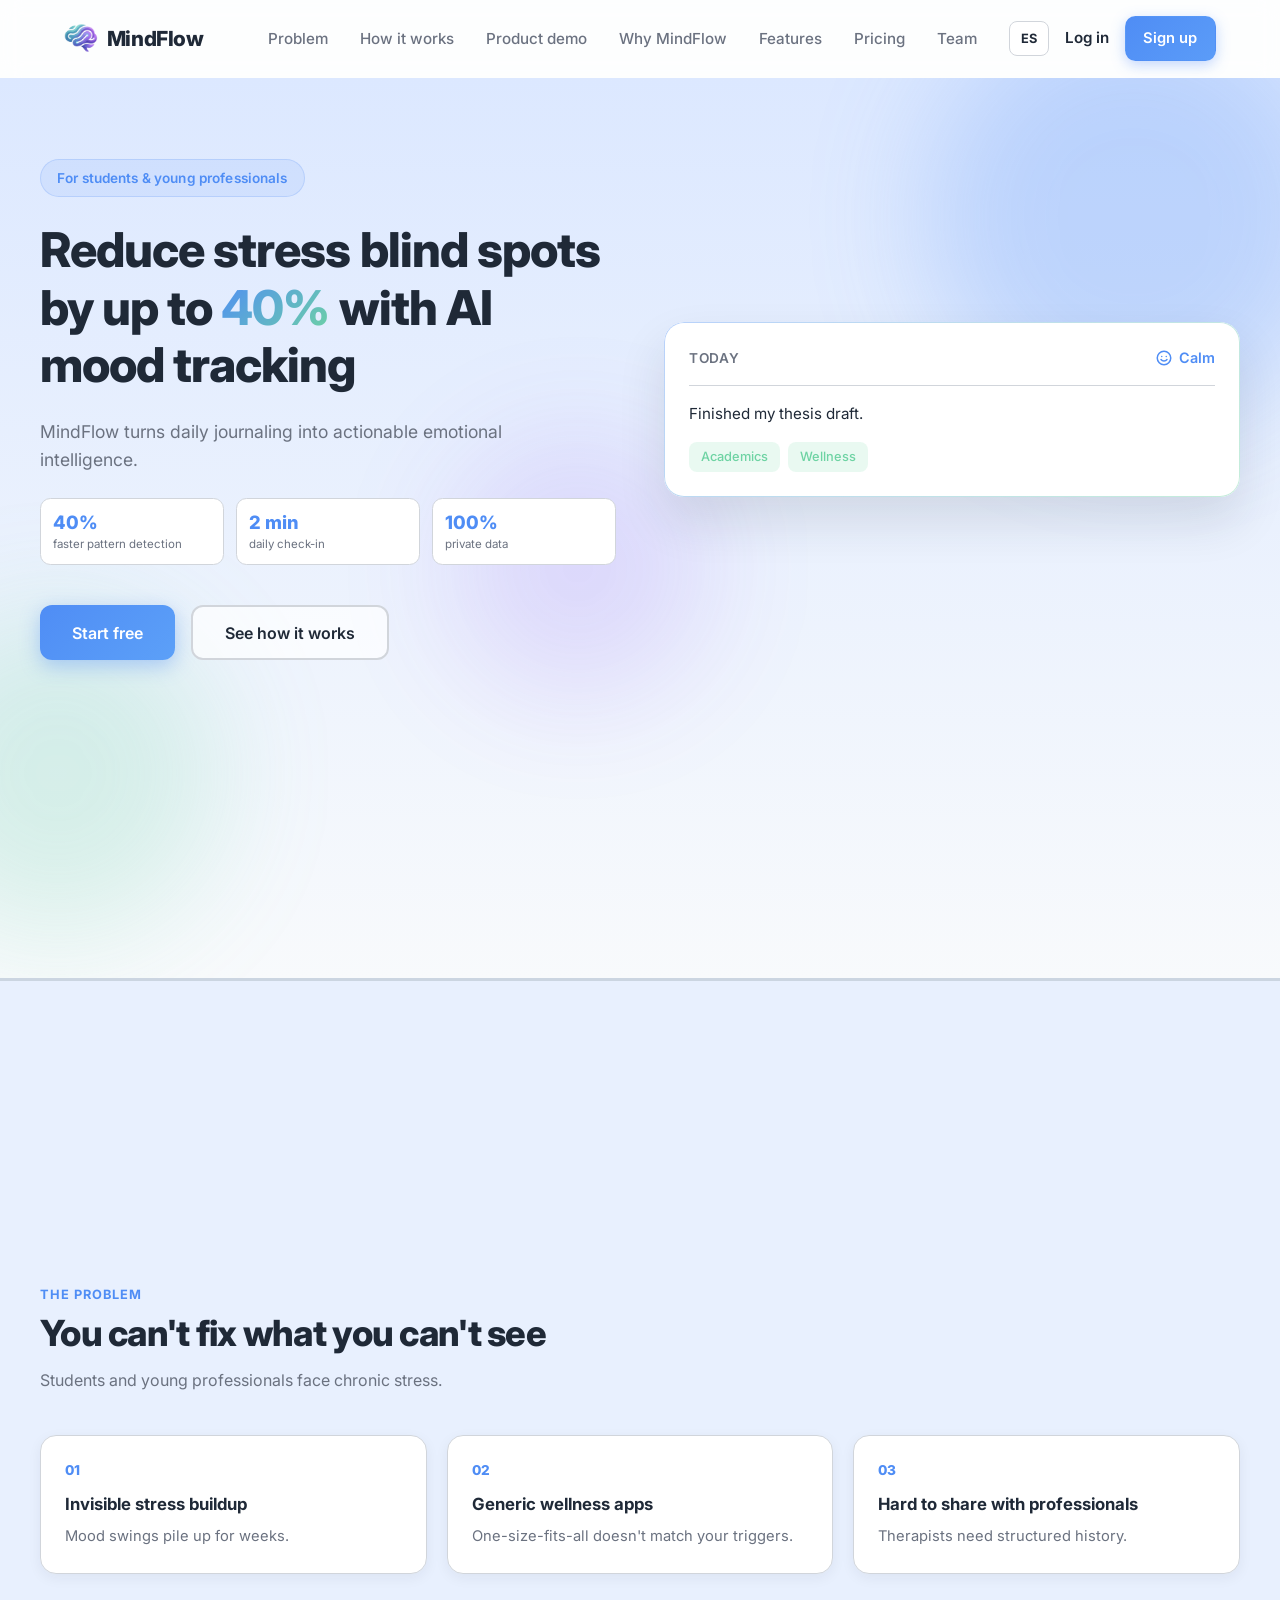
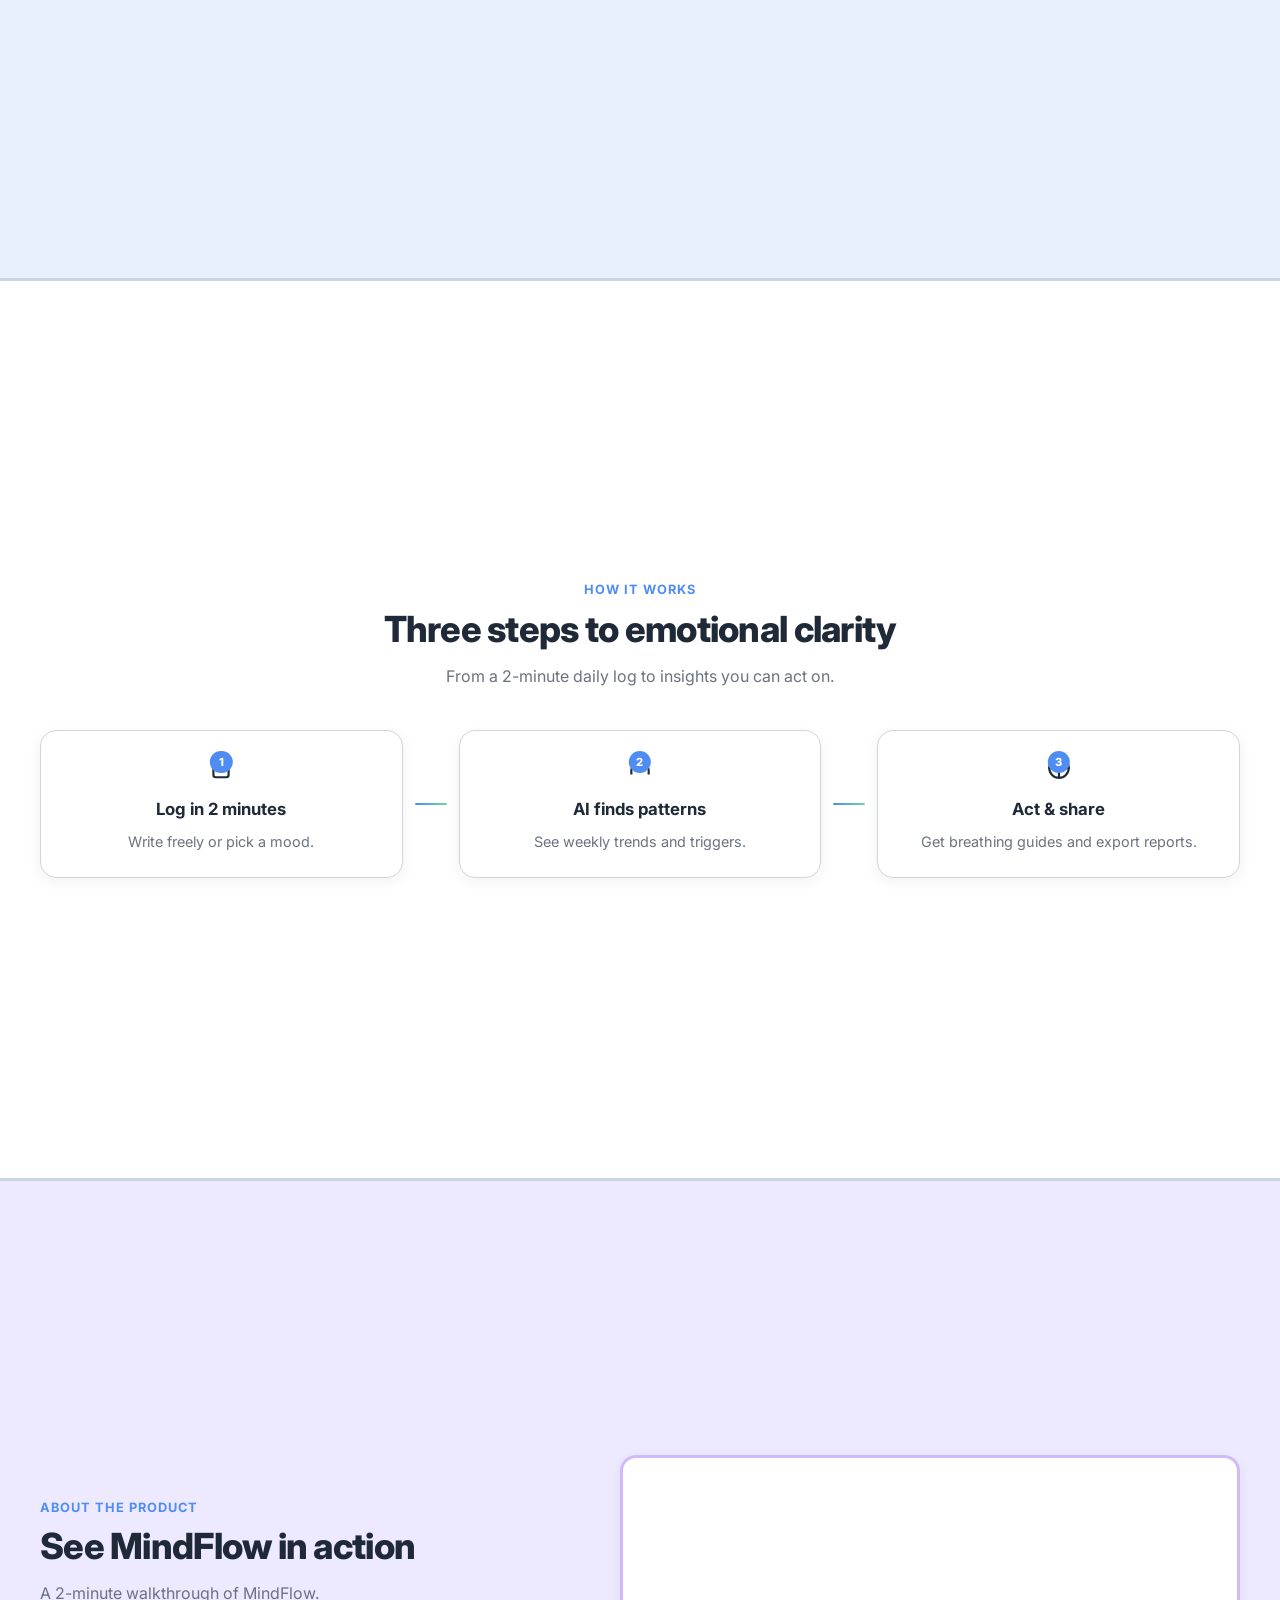
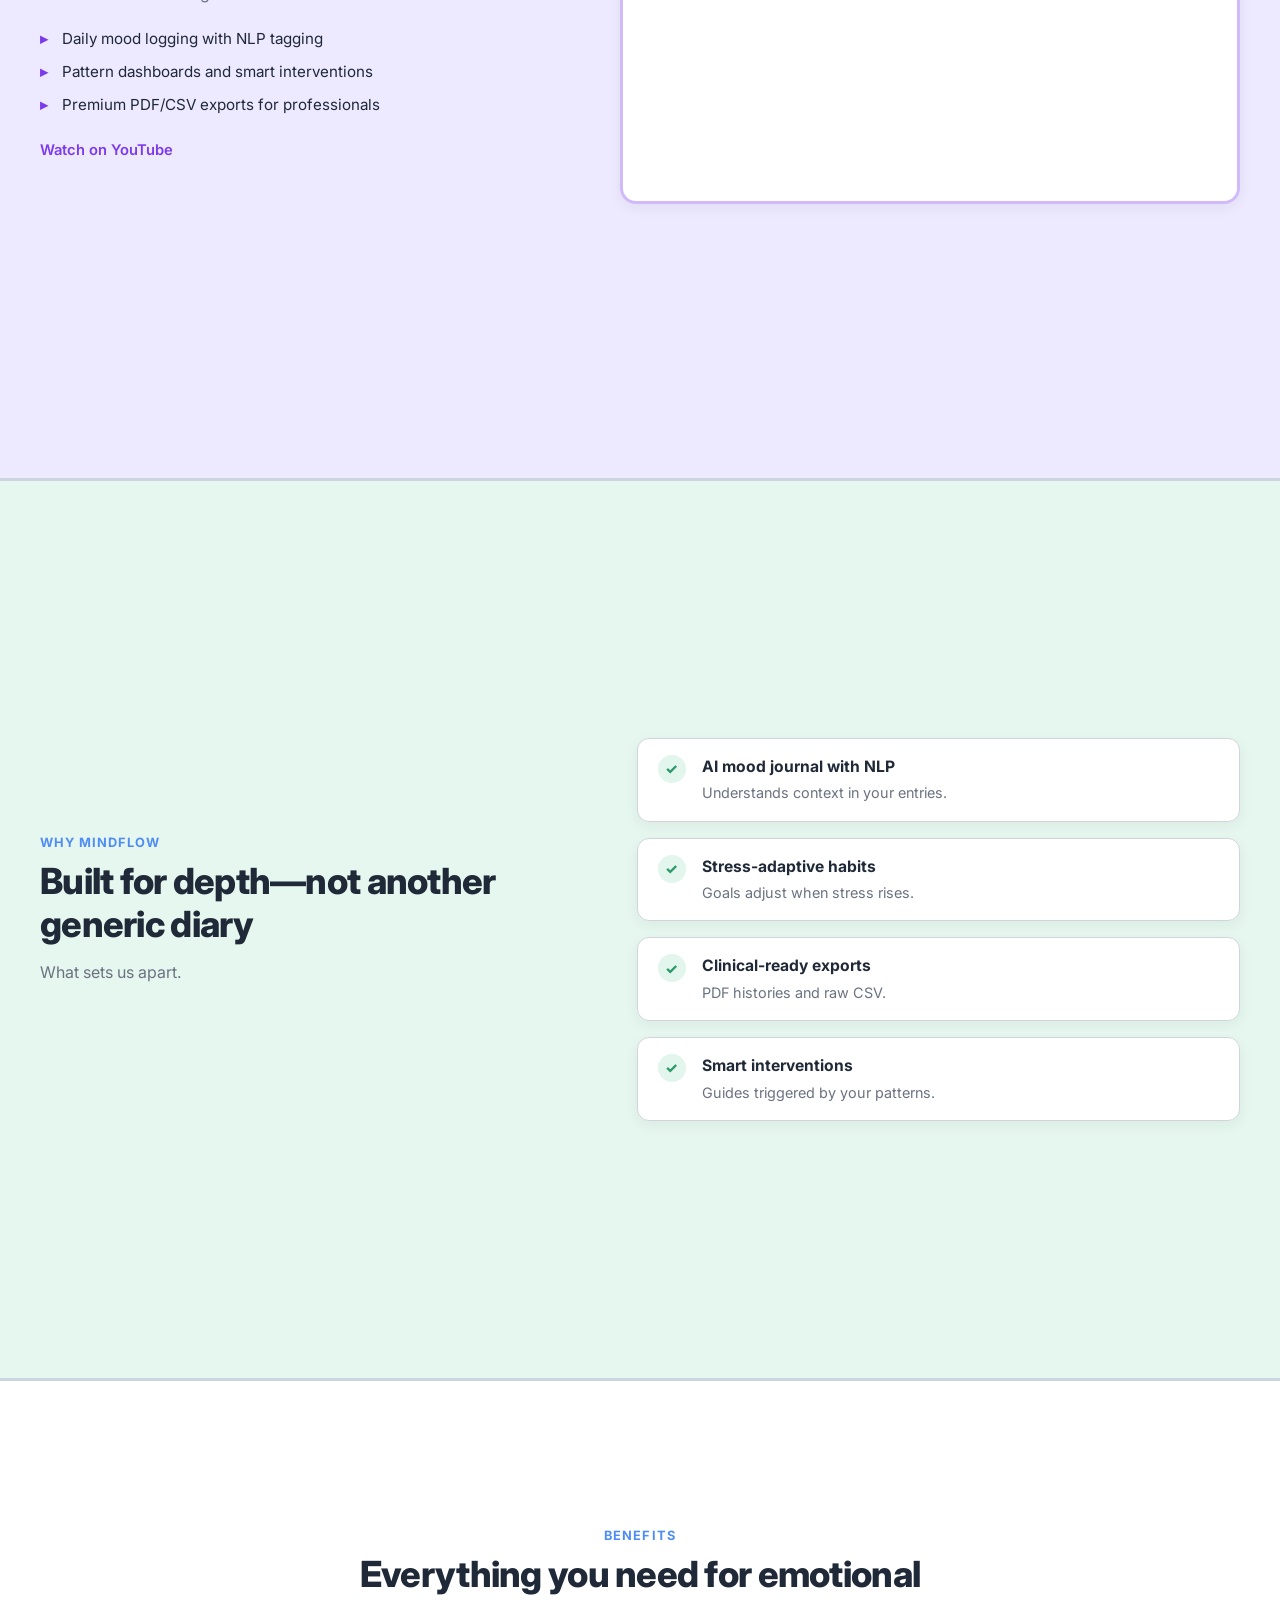
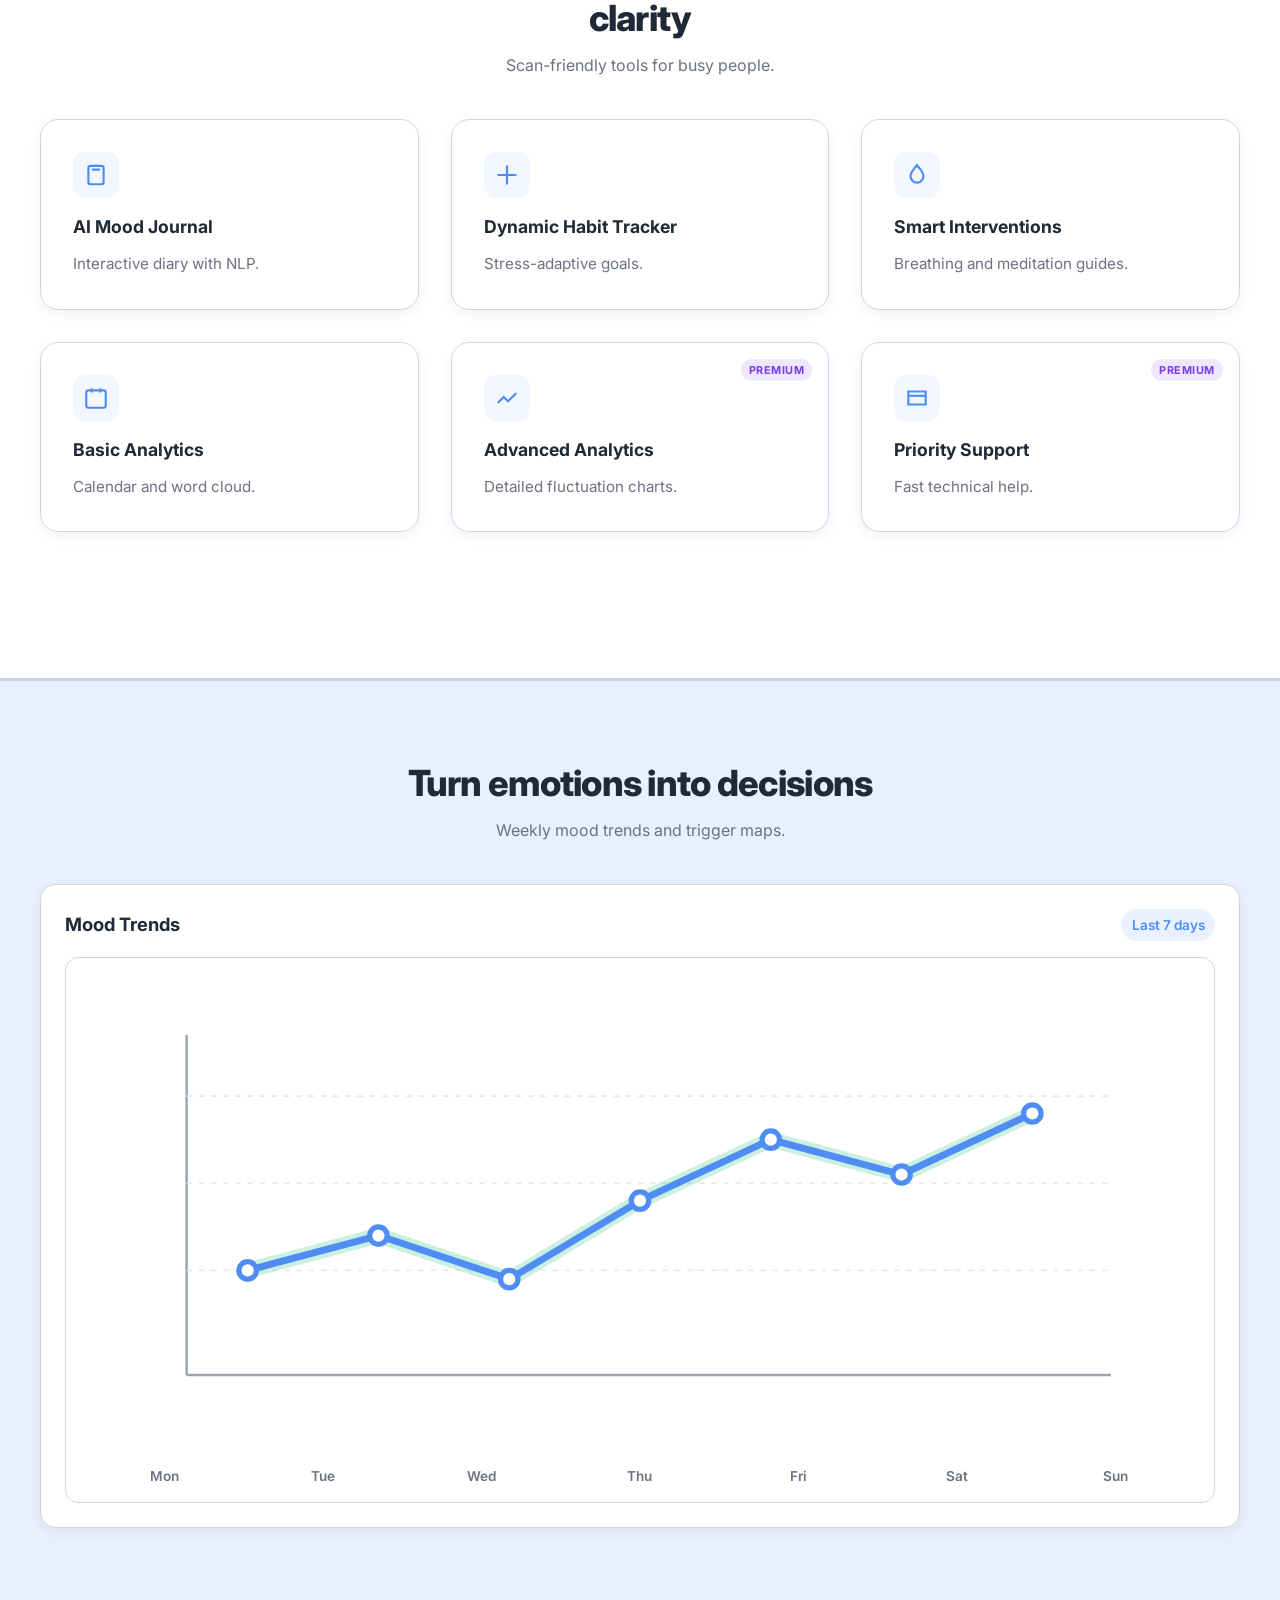
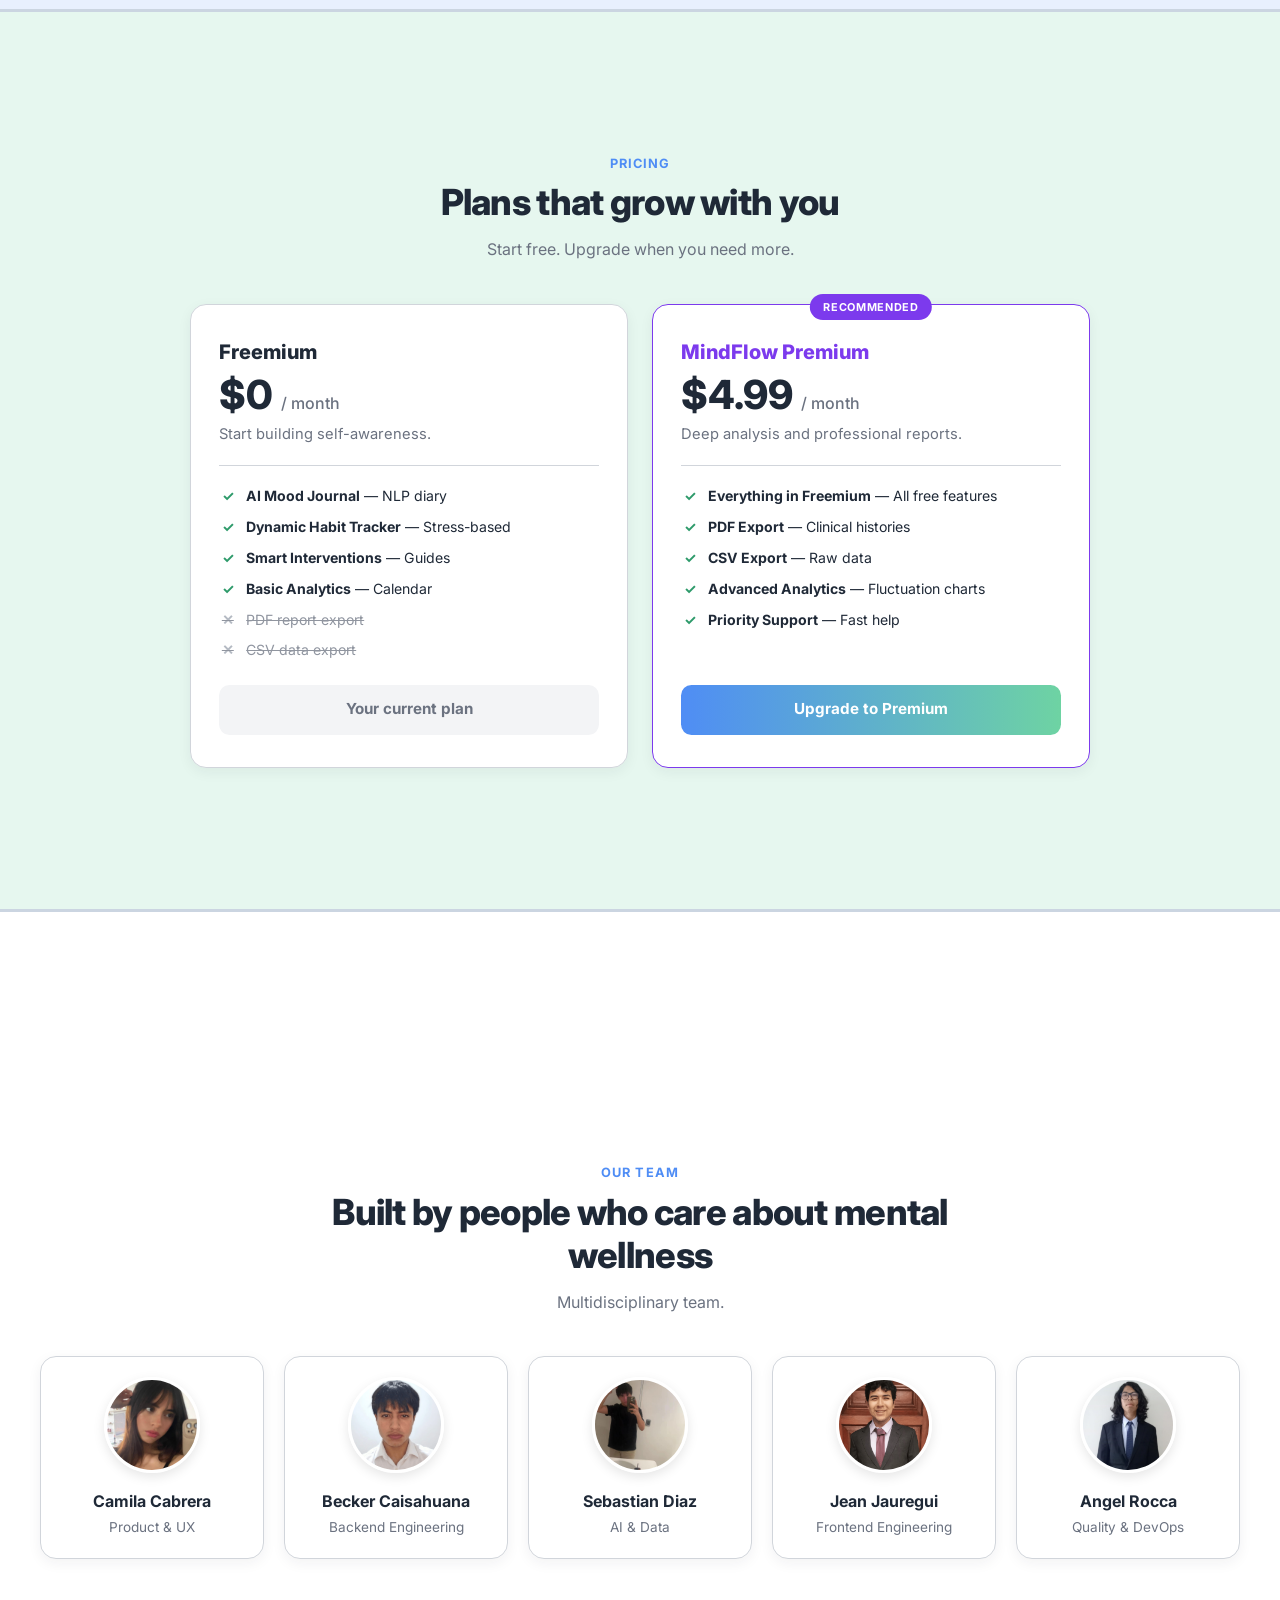
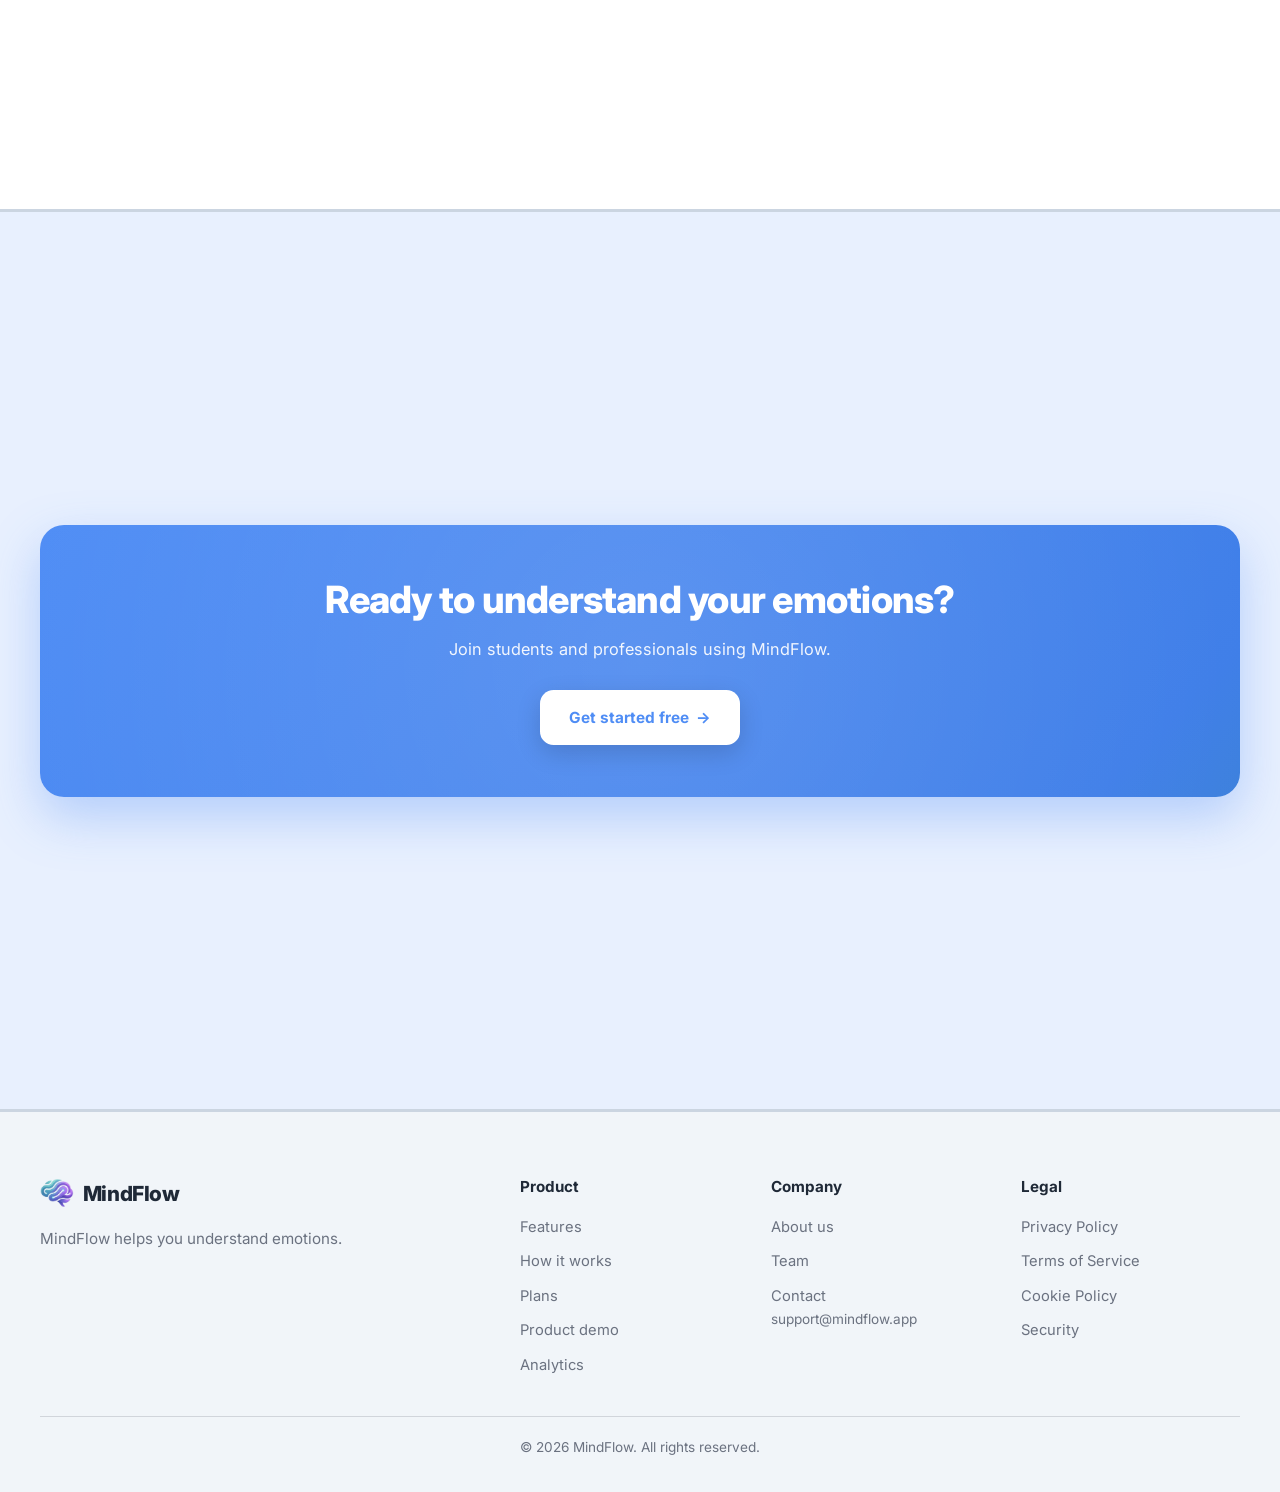
==== commit 5d343a94: "Update index.html" ====
--- a/index.html
+++ b/index.html
@@ -39,8 +39,8 @@
 					<button type="button" class="lang-switch" data-lang-toggle aria-label="Switch language">
 						<span data-i18n="lang.switch">ES</span>
 					</button>
-					<a href="https://mindflow-frontend-cognitech-mindflow.vercel.app/login" class="navbar__login" data-i18n="nav.login">Log in</a>
-					<a href="https://mindflow-frontend-cognitech-mindflow.vercel.app/register" class="btn-signup" data-i18n="nav.signup">Sign up</a>
+					<a href="https://mindflow-frontend-ten.vercel.app/login" class="navbar__login" data-i18n="nav.login">Log in</a>
+					<a href="https://mindflow-frontend-ten.vercel.app/register" class="btn-signup" data-i18n="nav.signup">Sign up</a>
 				</div>
 			</div>
 		</nav>
@@ -208,7 +208,7 @@
 					</div>
 					<div class="product-video__player">
 						<div class="product-video__frame">
-							<iframe width="560" height="315" src="https://www.youtube.com/embed/1oTC-0Ec3Co?si=pceH2kuohnIDWQKH" title="YouTube video player" frameborder="0" allow="accelerometer; autoplay; clipboard-write; encrypted-media; gyroscope; picture-in-picture; web-share" referrerpolicy="strict-origin-when-cross-origin" allowfullscreen></iframe>
+							<iframe width="560" height="315" src="https://www.youtube.com/embed/fnx2lVYjxKM?si=w9k3OZaB3_6eOS5n" title="YouTube video player" frameborder="0" allow="accelerometer; autoplay; clipboard-write; encrypted-media; gyroscope; picture-in-picture; web-share" referrerpolicy="strict-origin-when-cross-origin" allowfullscreen></iframe>
 						</div>
 					</div>
 				</div>
@@ -536,9 +536,9 @@
 				<div class="footer__column">
 					<h3 class="footer__title" data-i18n="footer.legal">Legal</h3>
 					<ul class="footer__list">
-						<li><a href="legal/privacy.html" data-i18n="footer.privacy">Privacy Policy</a></li>
-						<li><a href="legal/terms.html" data-i18n="footer.terms">Terms of Service</a></li>
-						<li><a href="legal/cookies.html" data-i18n="footer.cookies">Cookie Policy</a></li>
+						<li><a href="assets/legal/privacy.html" data-i18n="footer.privacy">Privacy Policy</a></li>
+						<li><a href="assets/legal/terms.html" data-i18n="footer.terms">Terms of Service</a></li>
+						<li><a href="assets/legal/cookies.html" data-i18n="footer.cookies">Cookie Policy</a></li>
 						<li><a href="mailto:support@mindflow.app" data-i18n="footer.security">Security</a></li>
 					</ul>
 				</div>
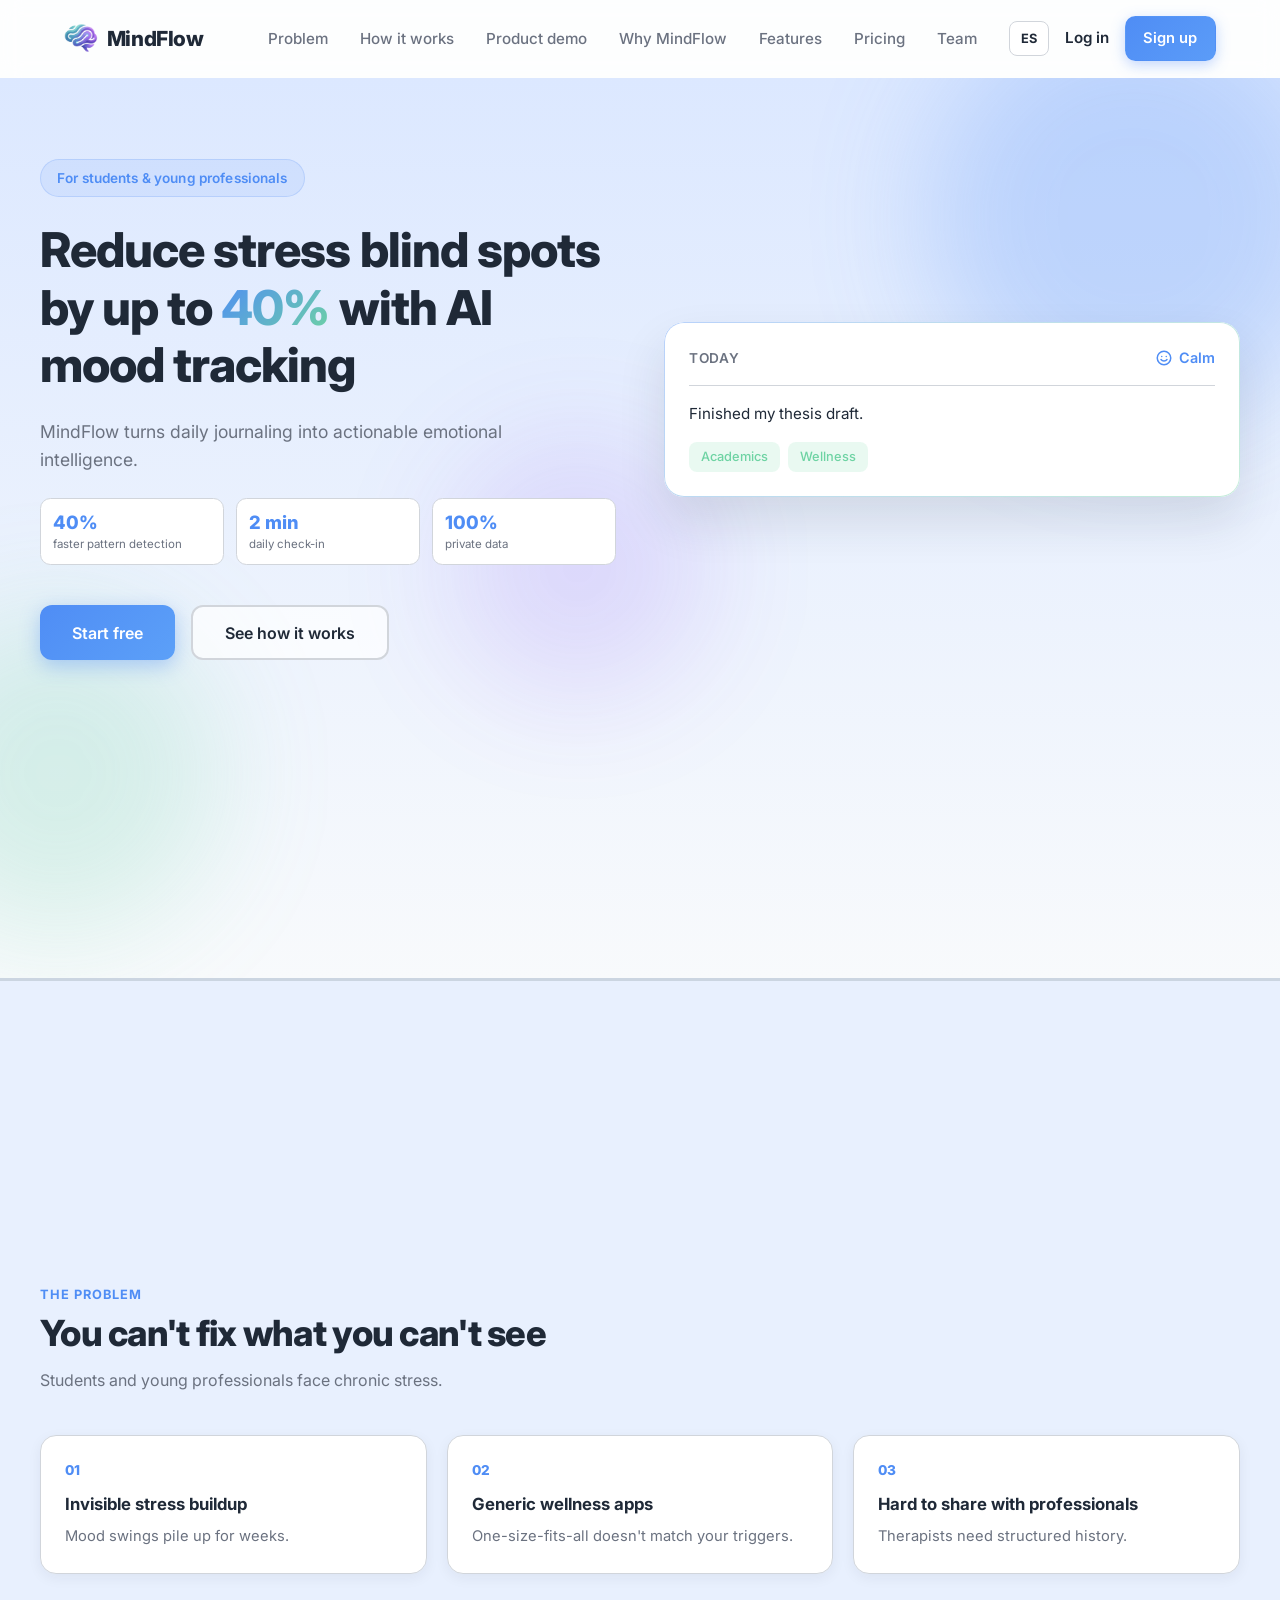
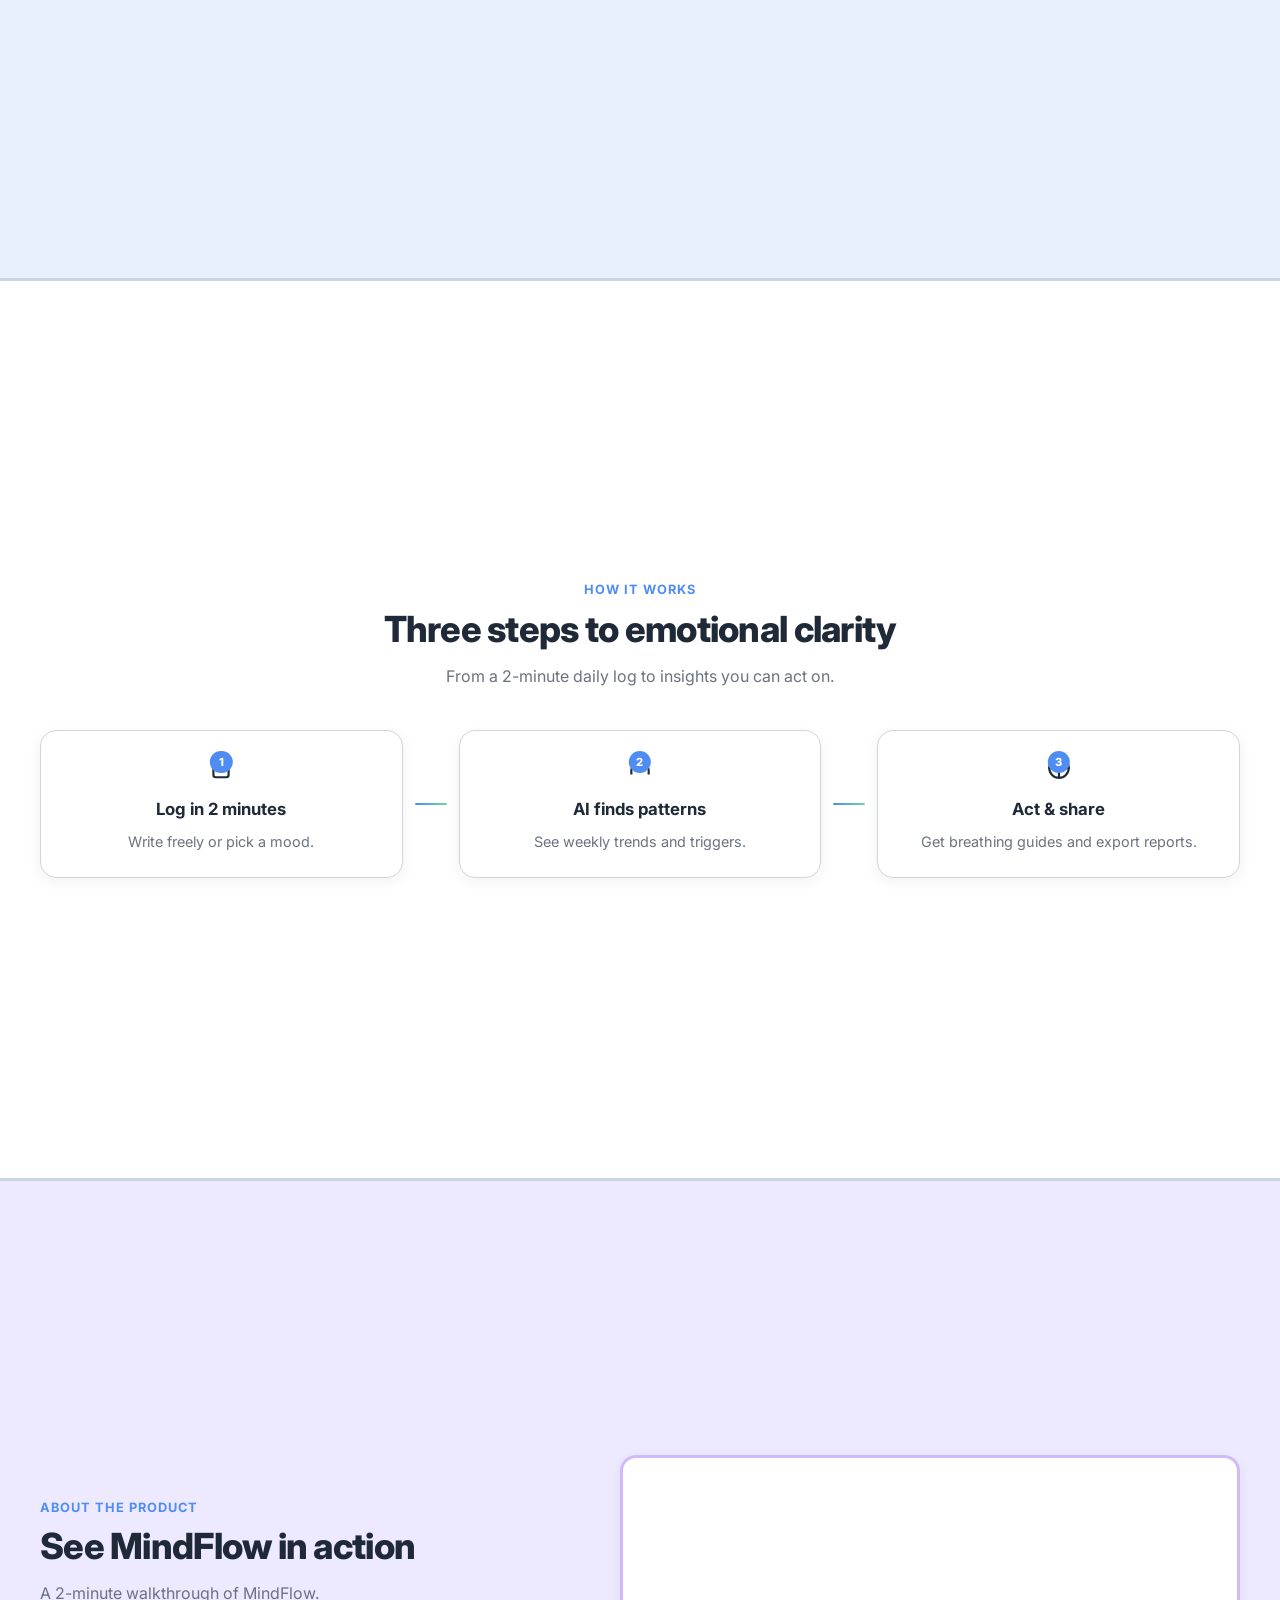
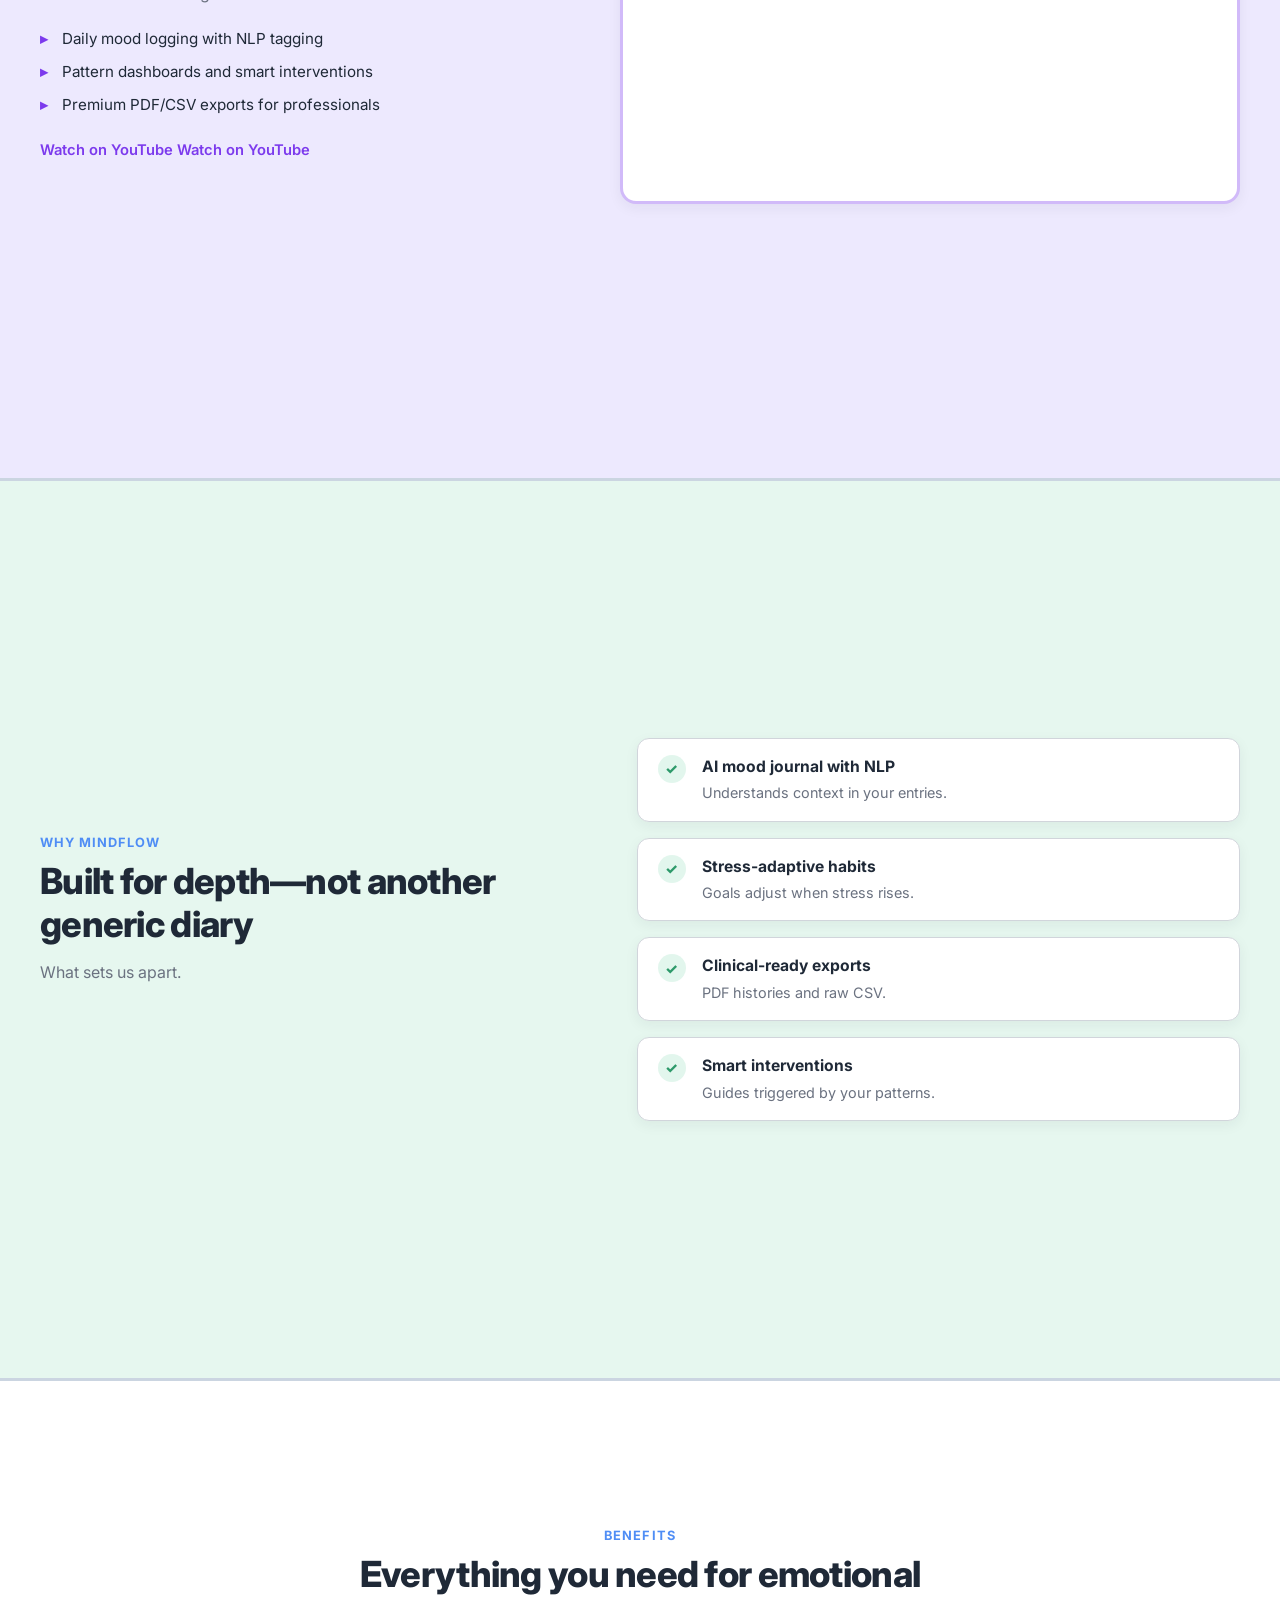
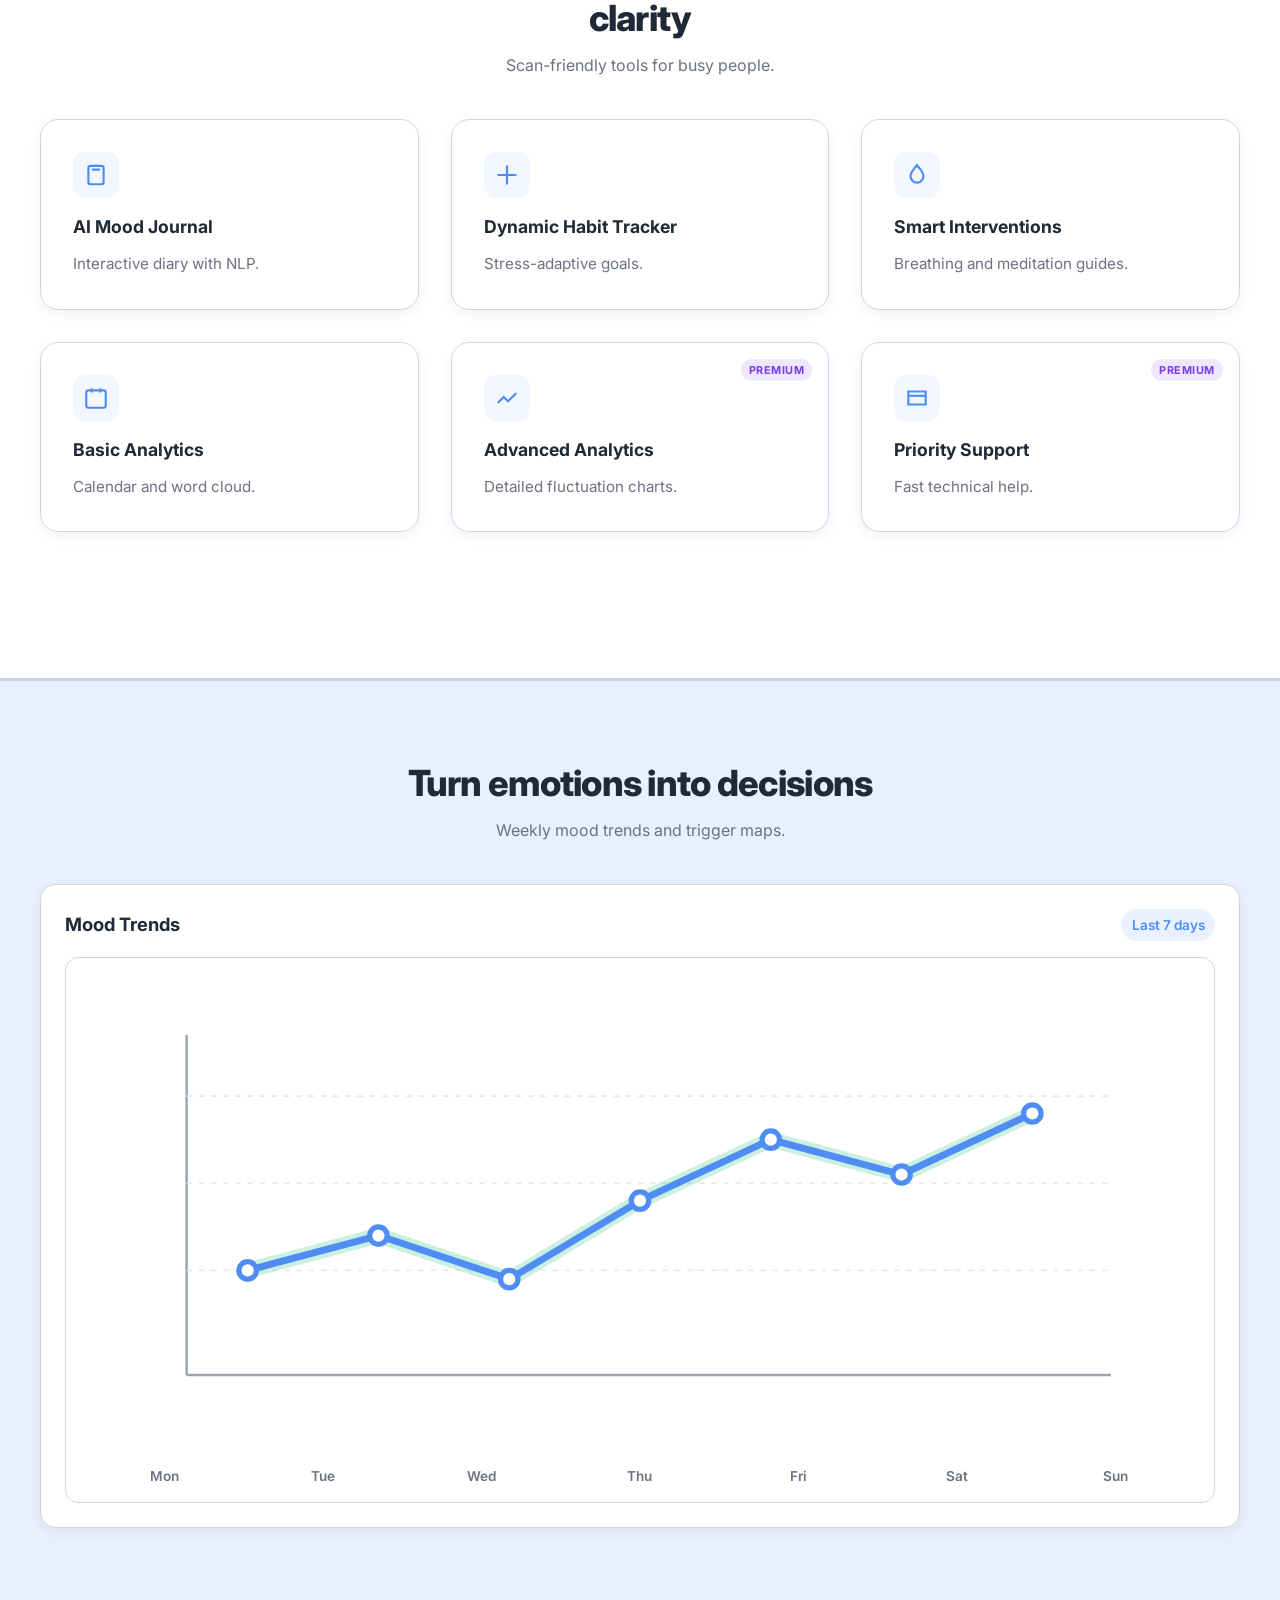
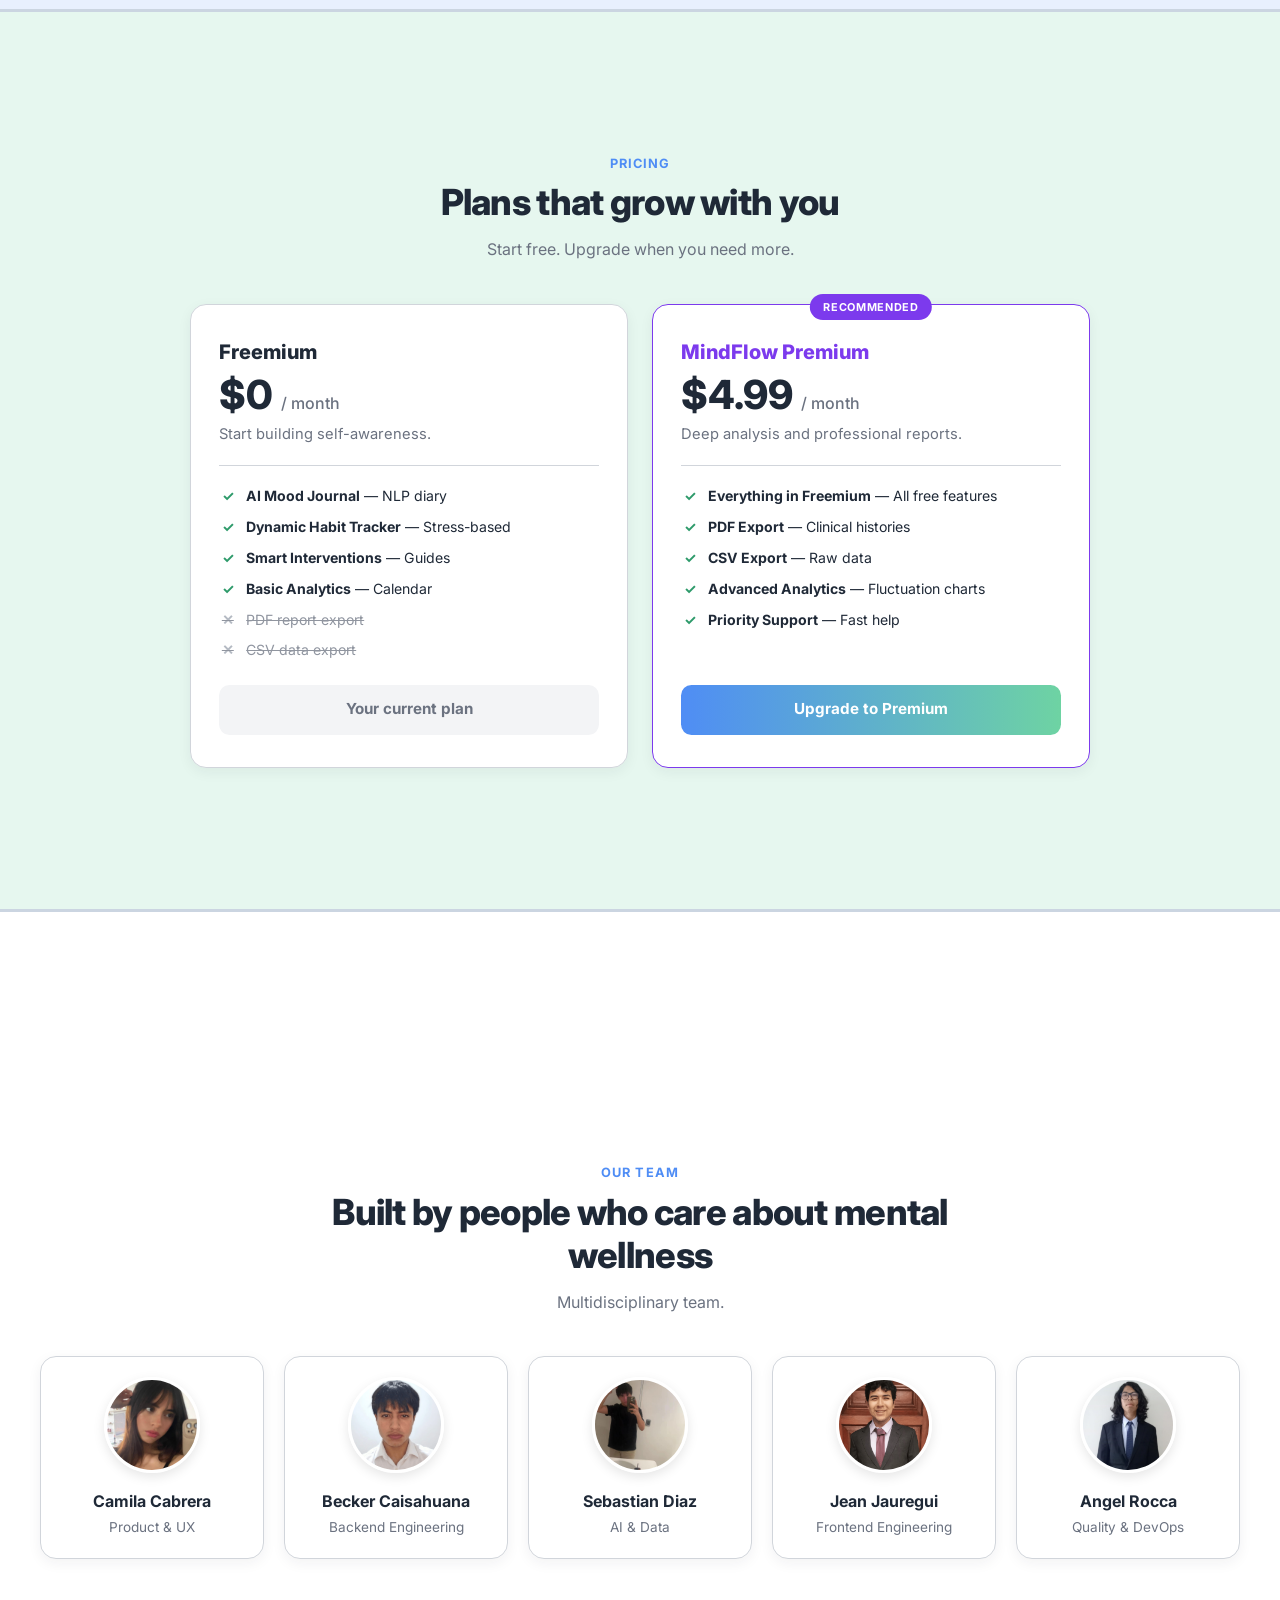
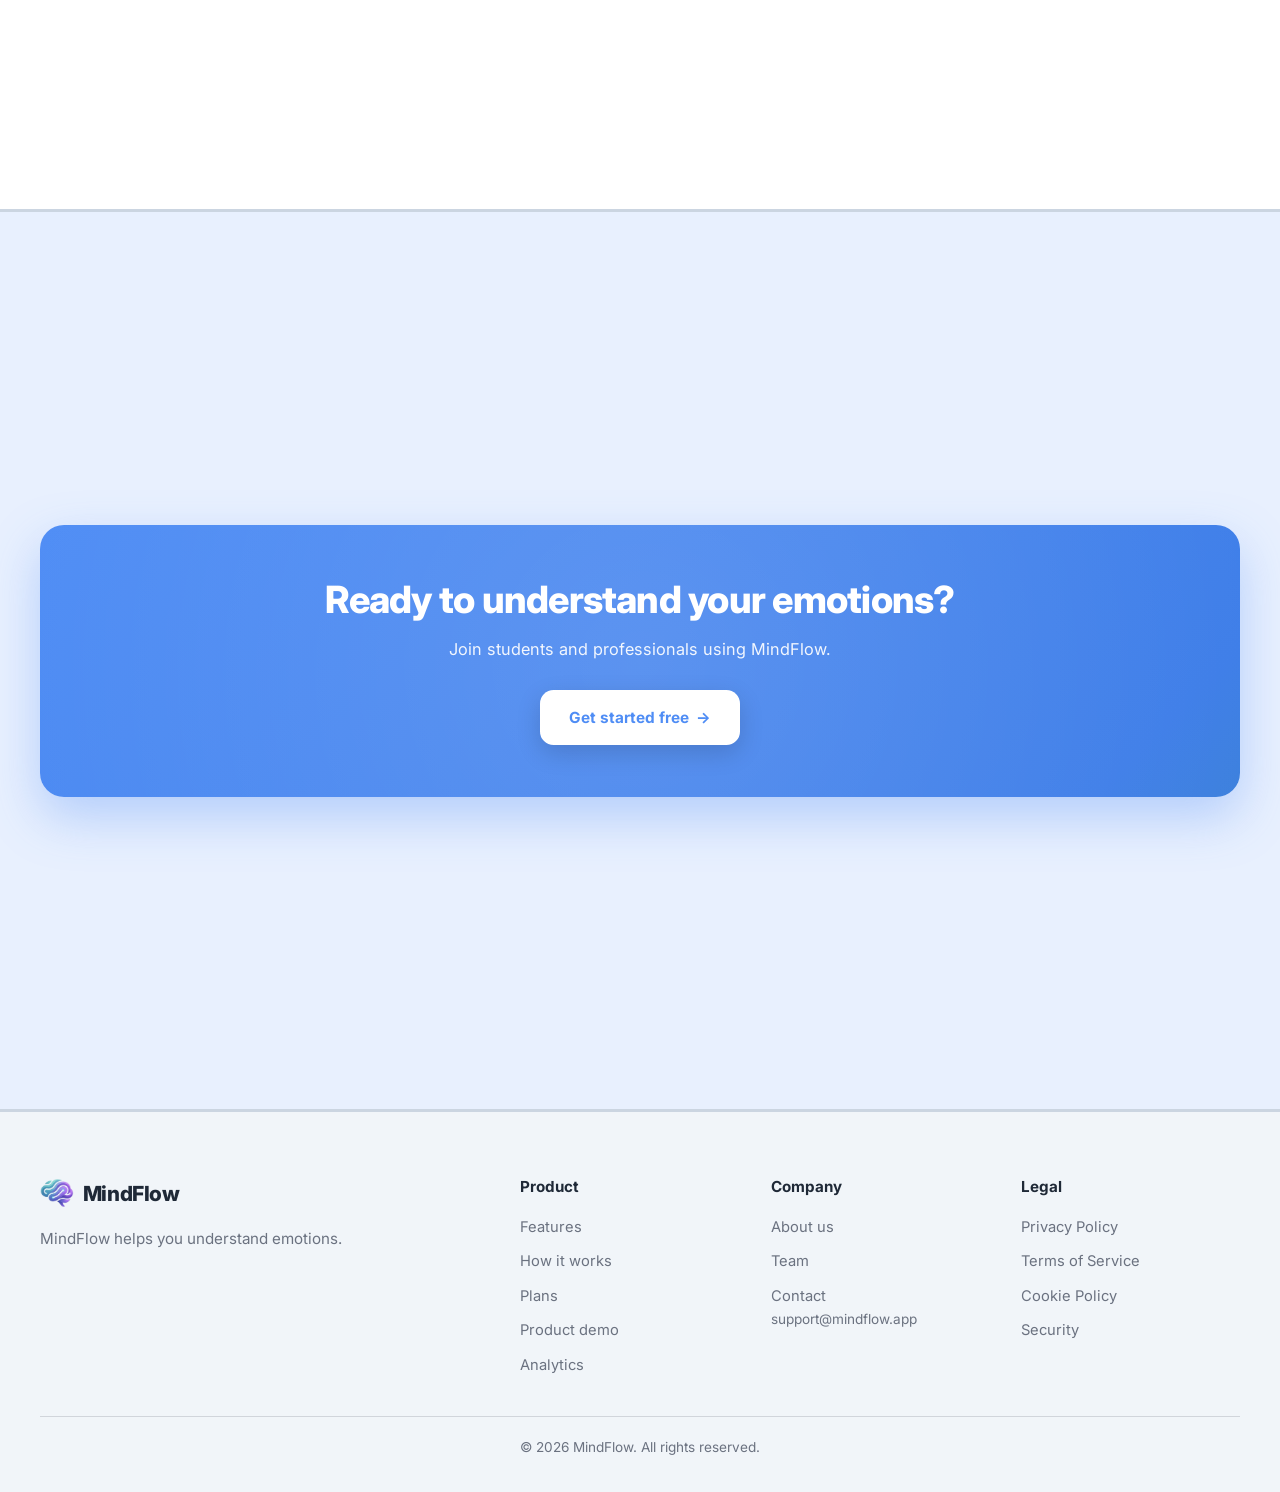
==== commit 35a002c0: "Update print statement from 'Hello' to 'Goodbye'" ====
--- a/index.html
+++ b/index.html
@@ -205,6 +205,7 @@
 							<li data-i18n="video.bullet3">Premium PDF/CSV exports for professionals</li>
 						</ul>
 						<a href="https://youtu.be/fnx2lVYjxKM" class="product-video__external" data-youtube-link target="_blank" rel="noopener noreferrer" data-i18n="video.openYoutube">Watch on YouTube</a>
+					<a href="https://youtu.be/l5EXqd40IiM" class="product-video__external" data-youtube-link target="_blank" rel="noopener noreferrer" data-i18n="video.openYoutube">Watch on YouTube</a>
 					</div>
 					<div class="product-video__player">
 						<div class="product-video__frame">
@@ -493,7 +494,7 @@
 				<div class="cta__box">
 					<h2 class="cta__title" data-i18n="cta.title">Ready to understand your emotions?</h2>
 					<p class="cta__text" data-i18n="cta.text">Join students and professionals using MindFlow.</p>
-					<a href="https://mindflow-frontend-cognitech-mindflow.vercel.app/" class="cta__button" data-app-link data-i18n="cta.button">Get started free</a>
+					<a href="https://mindflow-frontend-ten.vercel.app/login" class="cta__button" data-app-link data-i18n="cta.button">Get started free</a>
 				</div>
 			</div>
 		</section>
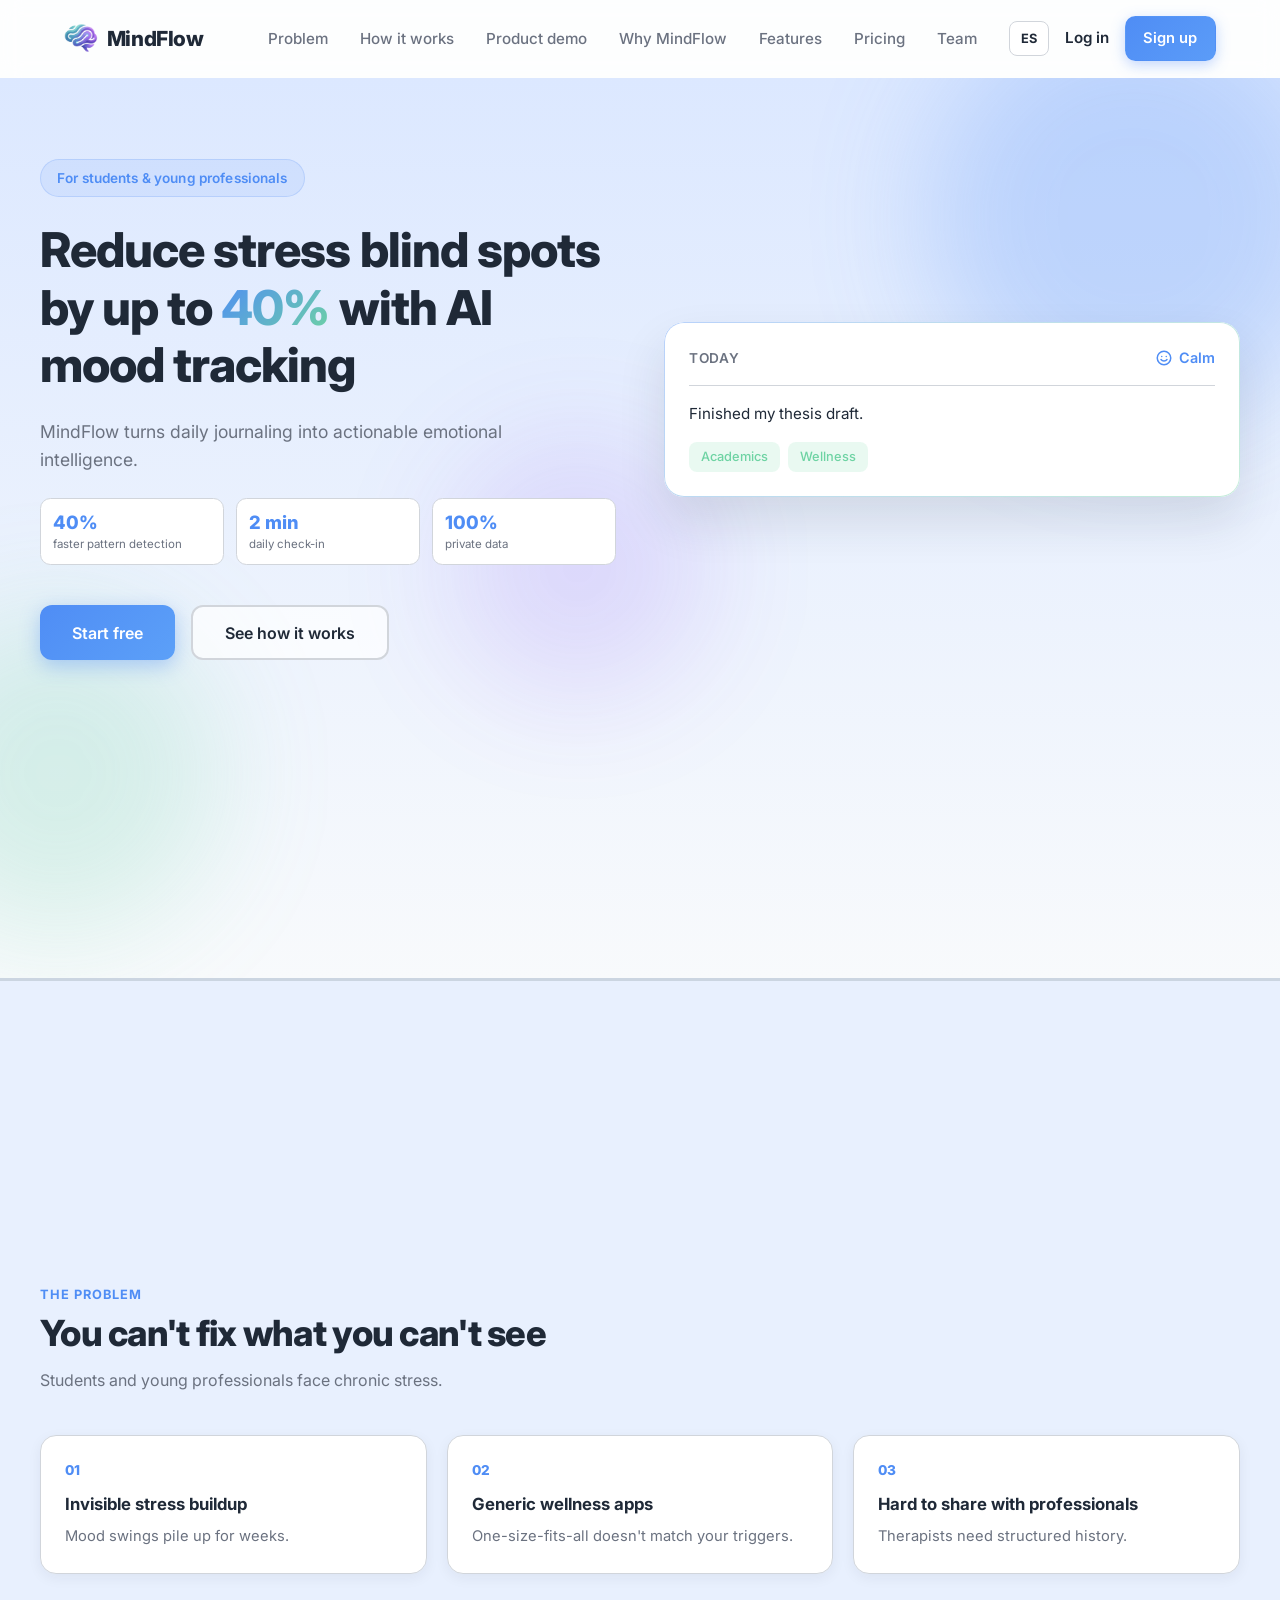
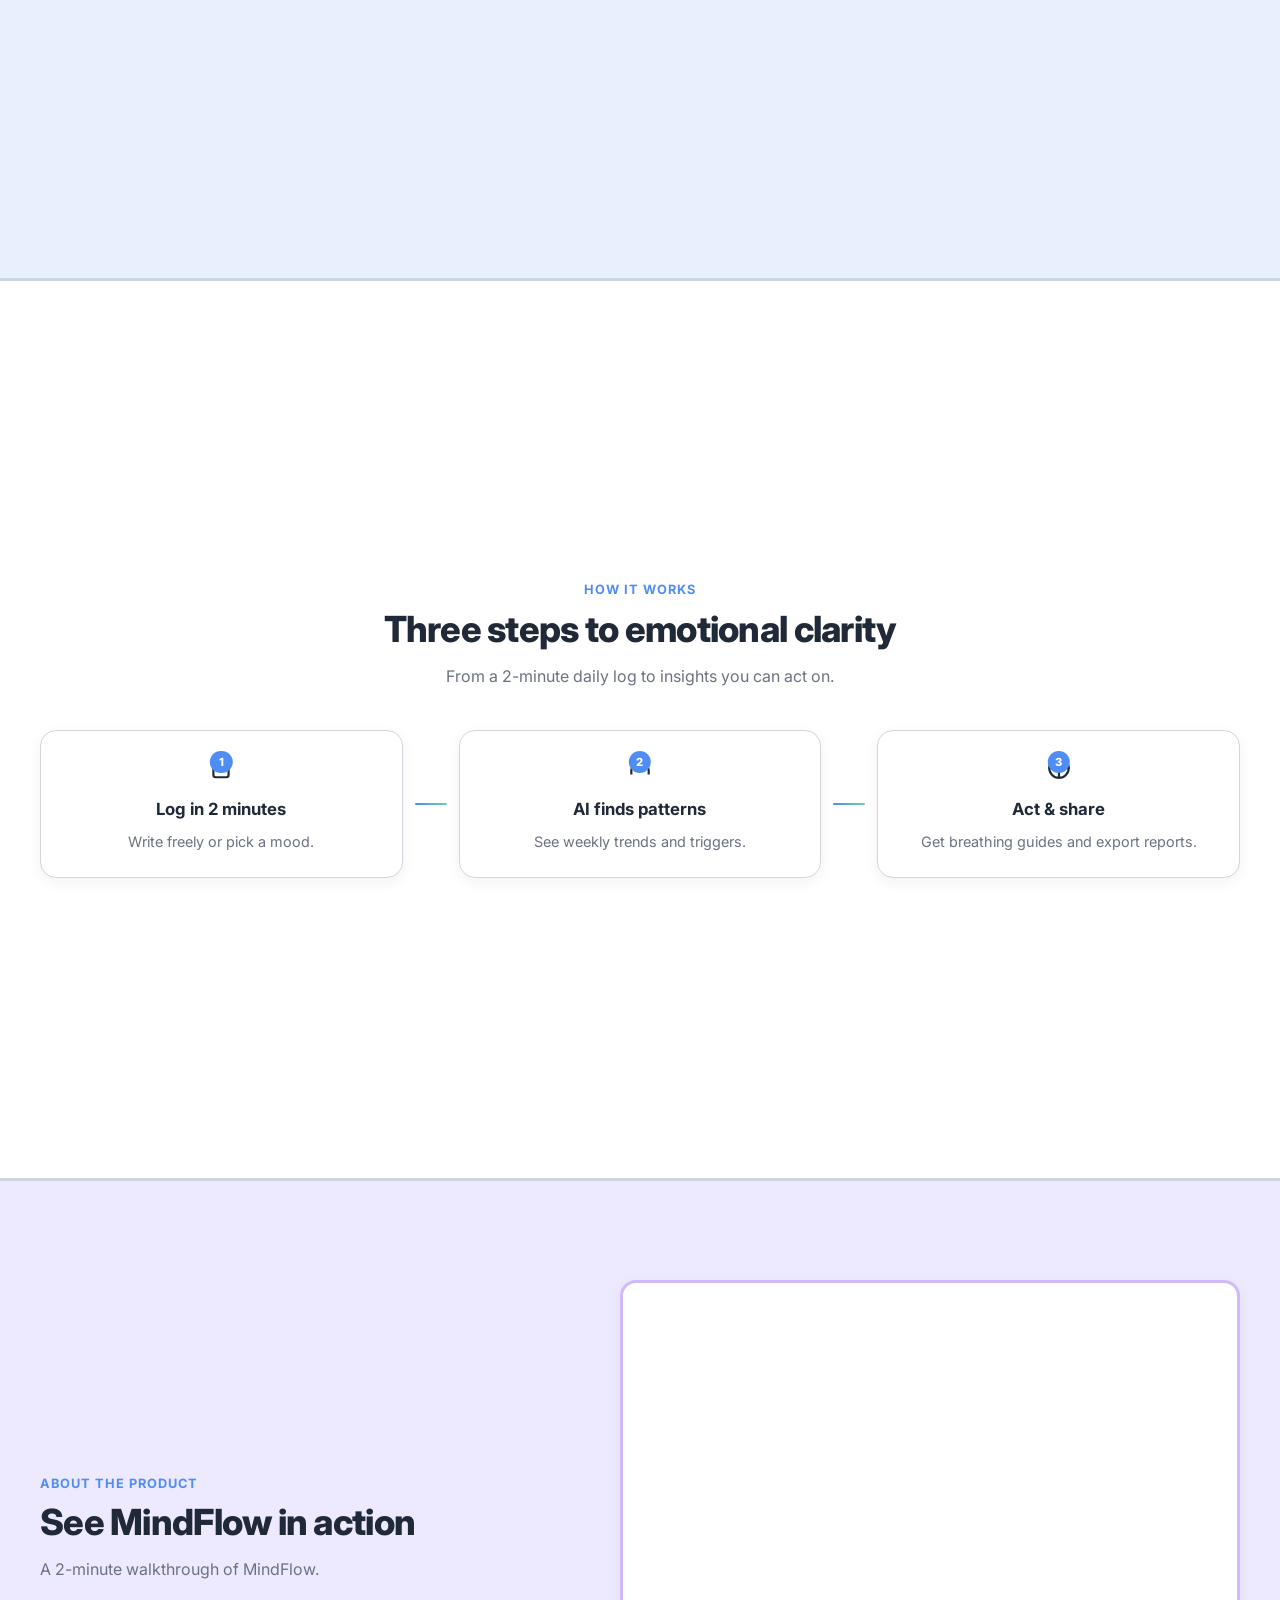
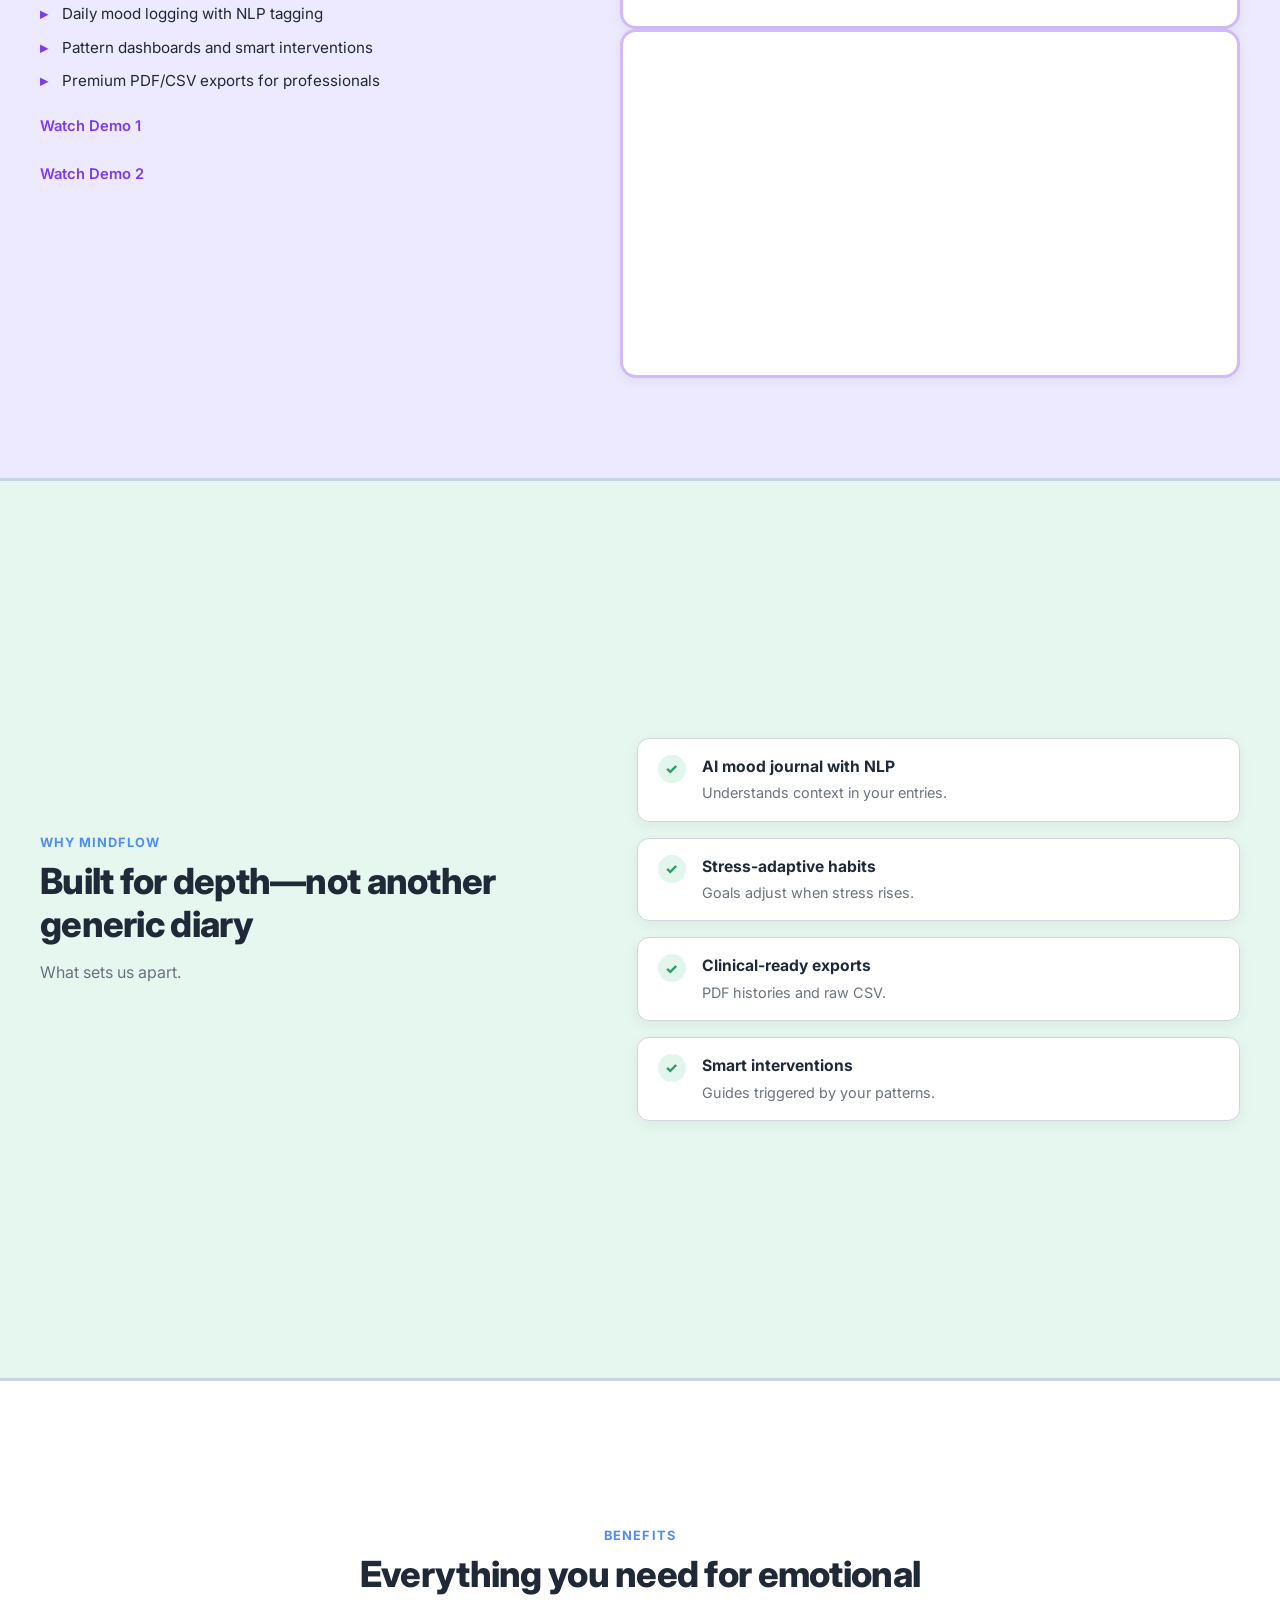
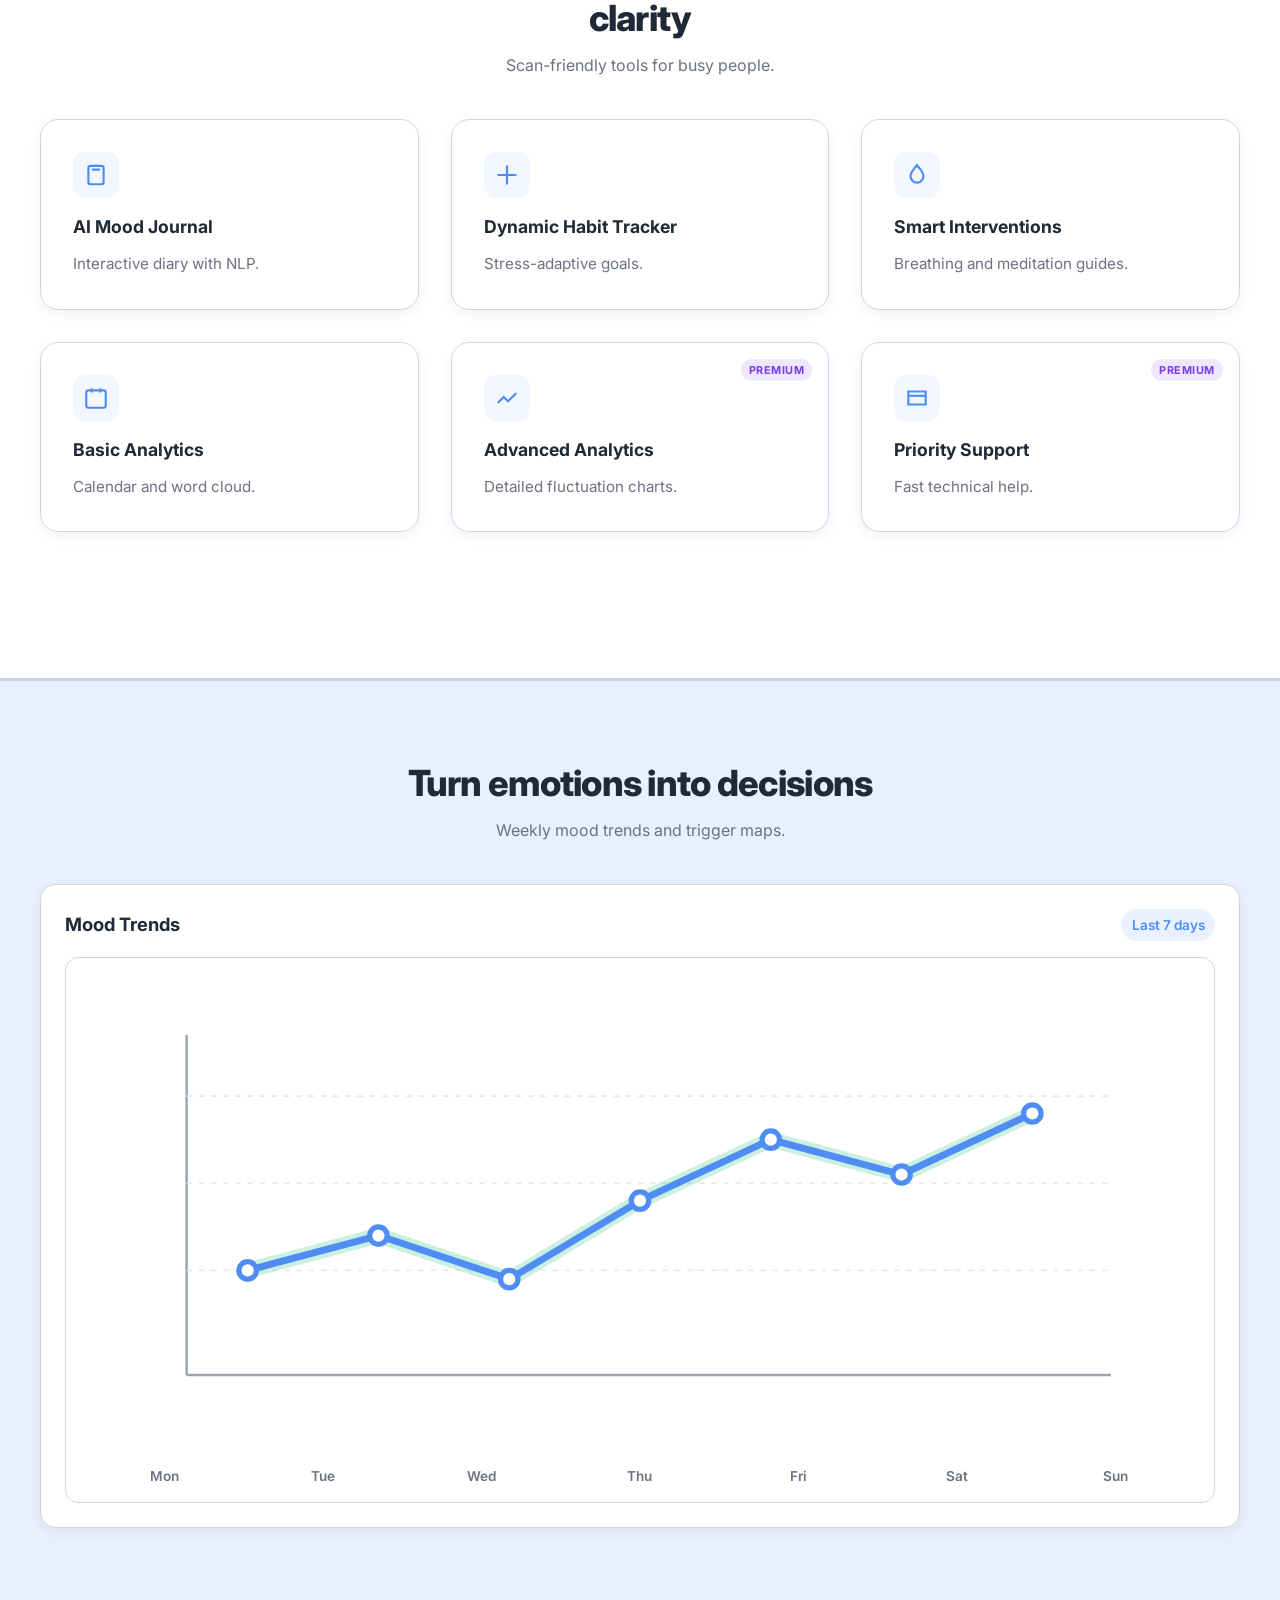
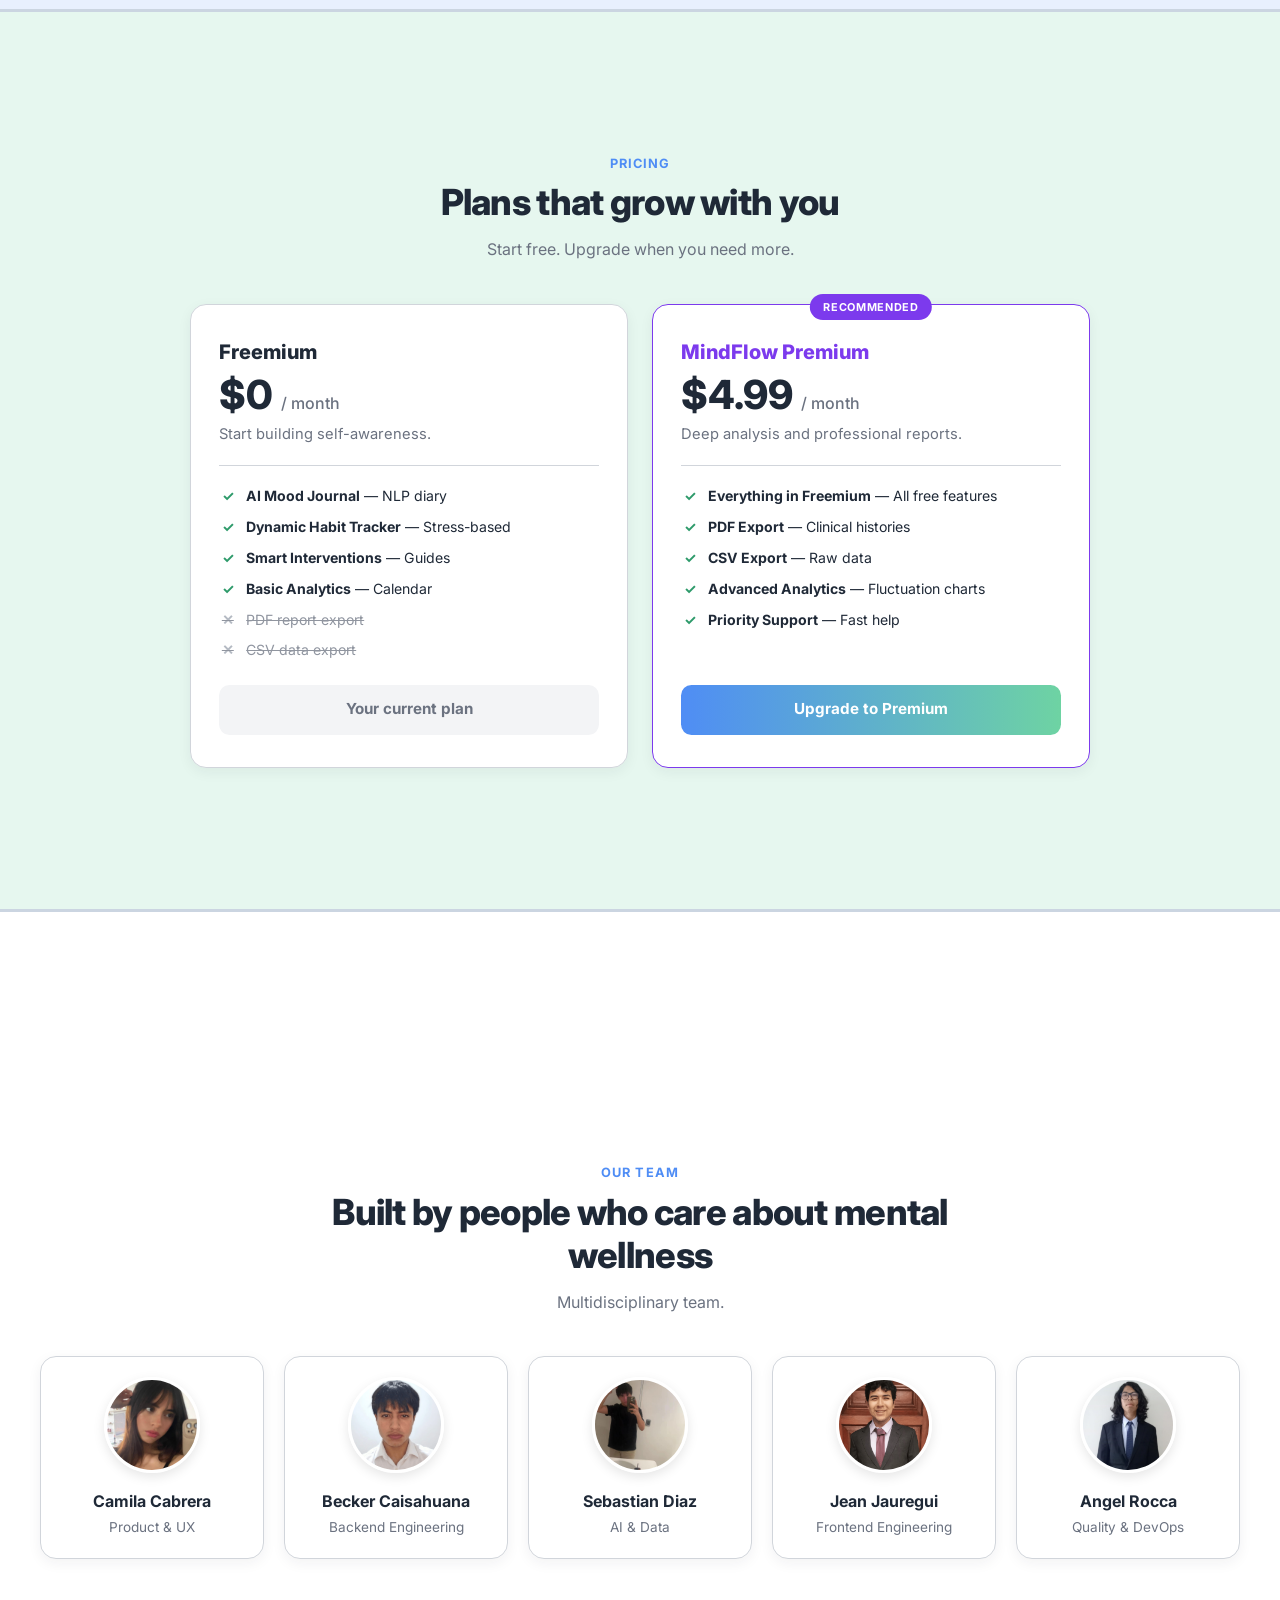
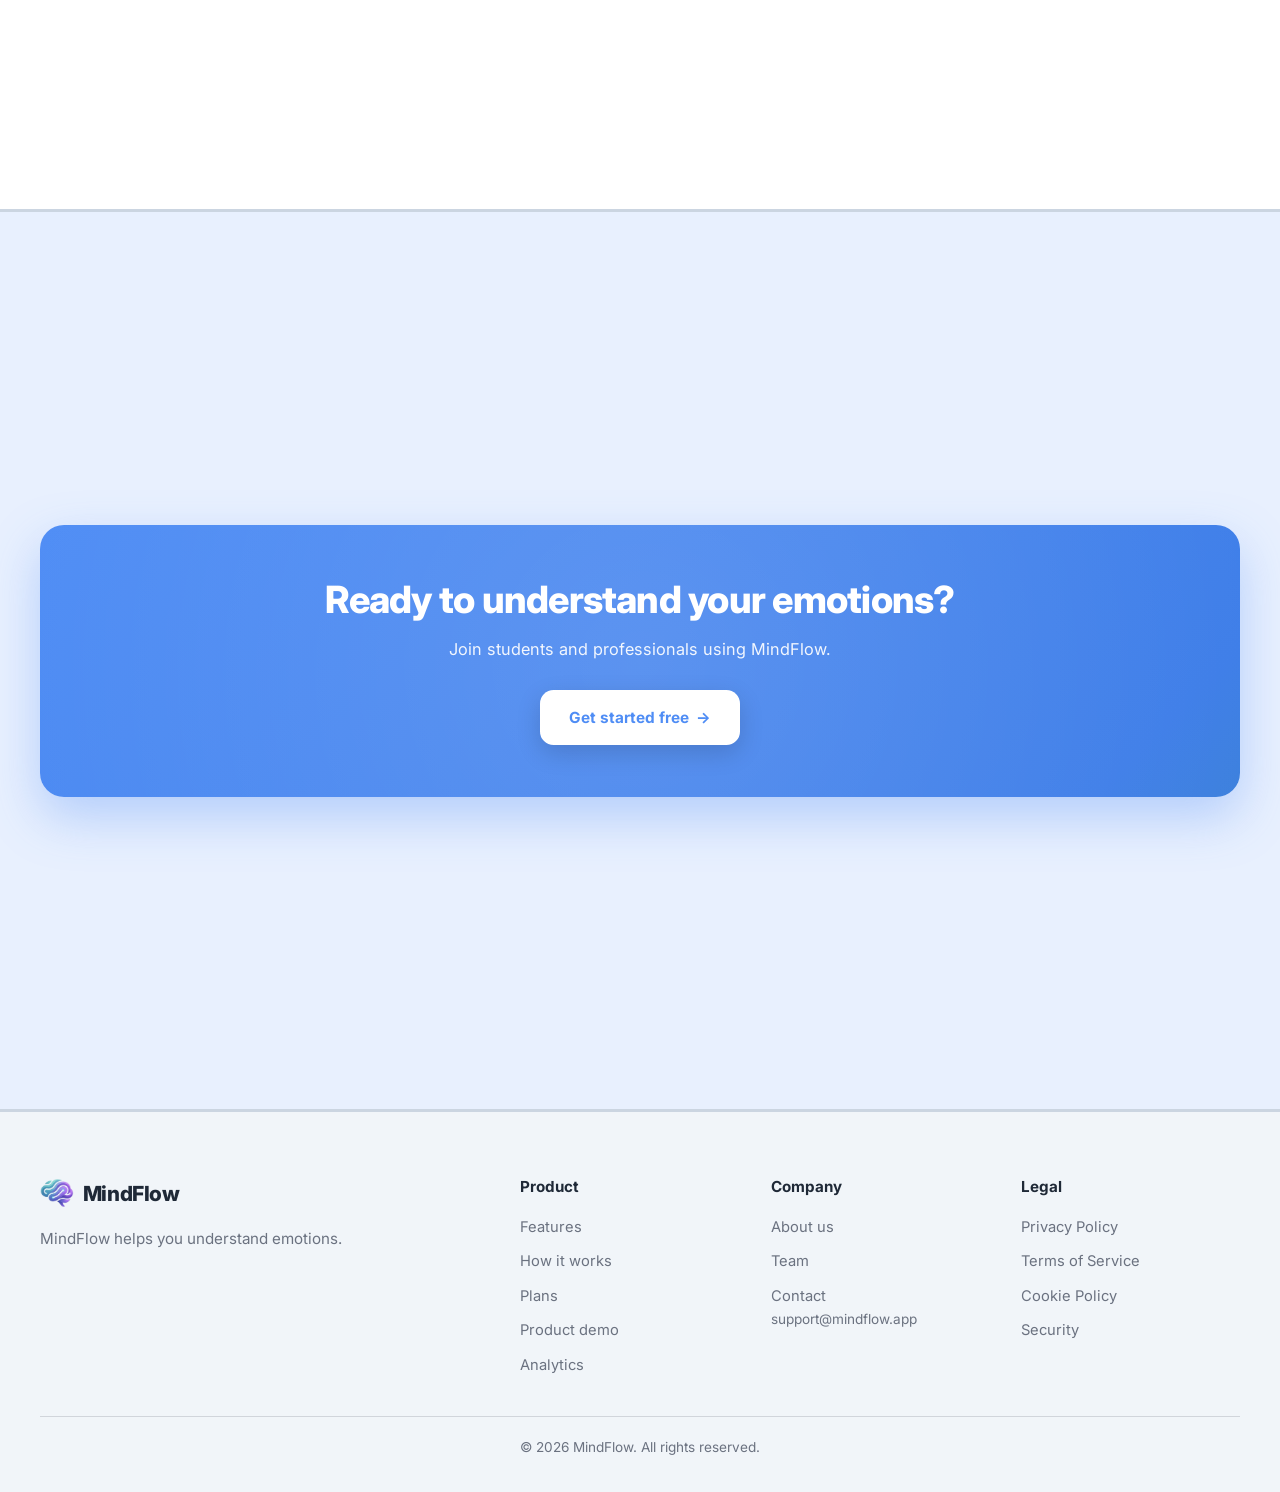
==== commit c9c9451b: "Update print statement from 'Hello' to 'Goodbye'" ====
--- a/index.html
+++ b/index.html
@@ -192,29 +192,74 @@
 		</section>
 
 		<!-- PRODUCT VIDEO -->
-		<section id="product-video" class="product-video section-block section-block--violet" aria-label="Product demo video">
-			<div class="section-block__container">
-				<div class="product-video__layout">
-					<div class="product-video__copy">
-						<p class="eyebrow" data-i18n="video.eyebrow">About the product</p>
-						<h2 class="section-block__title" data-i18n="video.title">See MindFlow in action</h2>
-						<p class="section-block__description" data-i18n="video.description">A 2-minute walkthrough of MindFlow.</p>
-						<ul class="product-video__bullets">
-							<li data-i18n="video.bullet1">Daily mood logging with NLP tagging</li>
-							<li data-i18n="video.bullet2">Pattern dashboards and smart interventions</li>
-							<li data-i18n="video.bullet3">Premium PDF/CSV exports for professionals</li>
-						</ul>
-						<a href="https://youtu.be/fnx2lVYjxKM" class="product-video__external" data-youtube-link target="_blank" rel="noopener noreferrer" data-i18n="video.openYoutube">Watch on YouTube</a>
-					<a href="https://youtu.be/l5EXqd40IiM" class="product-video__external" data-youtube-link target="_blank" rel="noopener noreferrer" data-i18n="video.openYoutube">Watch on YouTube</a>
-					</div>
-					<div class="product-video__player">
-						<div class="product-video__frame">
-							<iframe width="560" height="315" src="https://www.youtube.com/embed/fnx2lVYjxKM?si=w9k3OZaB3_6eOS5n" title="YouTube video player" frameborder="0" allow="accelerometer; autoplay; clipboard-write; encrypted-media; gyroscope; picture-in-picture; web-share" referrerpolicy="strict-origin-when-cross-origin" allowfullscreen></iframe>
-						</div>
-					</div>
-				</div>
-			</div>
-		</section>
+		<!-- PRODUCT VIDEO -->
+<section id="product-video" class="product-video section-block section-block--violet" aria-label="Product demo video">
+    <div class="section-block__container">
+        <div class="product-video__layout">
+
+            <div class="product-video__copy">
+                <p class="eyebrow" data-i18n="video.eyebrow">About the product</p>
+
+                <h2 class="section-block__title" data-i18n="video.title">
+                    See MindFlow in action
+                </h2>
+
+                <p class="section-block__description" data-i18n="video.description">
+                    A 2-minute walkthrough of MindFlow.
+                </p>
+
+                <ul class="product-video__bullets">
+                    <li data-i18n="video.bullet1">Daily mood logging with NLP tagging</li>
+                    <li data-i18n="video.bullet2">Pattern dashboards and smart interventions</li>
+                    <li data-i18n="video.bullet3">Premium PDF/CSV exports for professionals</li>
+                </ul>
+
+                <a href="https://youtu.be/fnx2lVYjxKM"
+                   class="product-video__external"
+                   target="_blank"
+                   rel="noopener noreferrer">
+                    Watch Demo 1
+                </a>
+
+                <br><br>
+
+                <a href="https://youtu.be/l5EXqd40IiM"
+                   class="product-video__external"
+                   target="_blank"
+                   rel="noopener noreferrer">
+                    Watch Demo 2
+                </a>
+            </div>
+
+            <div class="product-video__player">
+                <div class="product-video__videos">
+
+                    <div class="product-video__frame">
+                        <iframe
+                            src="https://www.youtube.com/embed/fnx2lVYjxKM"
+                            title="MindFlow Demo 1"
+                            frameborder="0"
+                            allow="accelerometer; autoplay; clipboard-write; encrypted-media; gyroscope; picture-in-picture; web-share"
+                            allowfullscreen>
+                        </iframe>
+                    </div>
+
+                    <div class="product-video__frame">
+                        <iframe
+                            src="https://www.youtube.com/embed/l5EXqd40IiM"
+                            title="MindFlow Demo 2"
+                            frameborder="0"
+                            allow="accelerometer; autoplay; clipboard-write; encrypted-media; gyroscope; picture-in-picture; web-share"
+                            allowfullscreen>
+                        </iframe>
+                    </div>
+
+                </div>
+            </div>
+
+        </div>
+    </div>
+</section>
 
 		<!-- WHY MINDFLOW (differentiation) -->
 		<section id="why-mindflow" class="differentiation section-block section-block--mint">
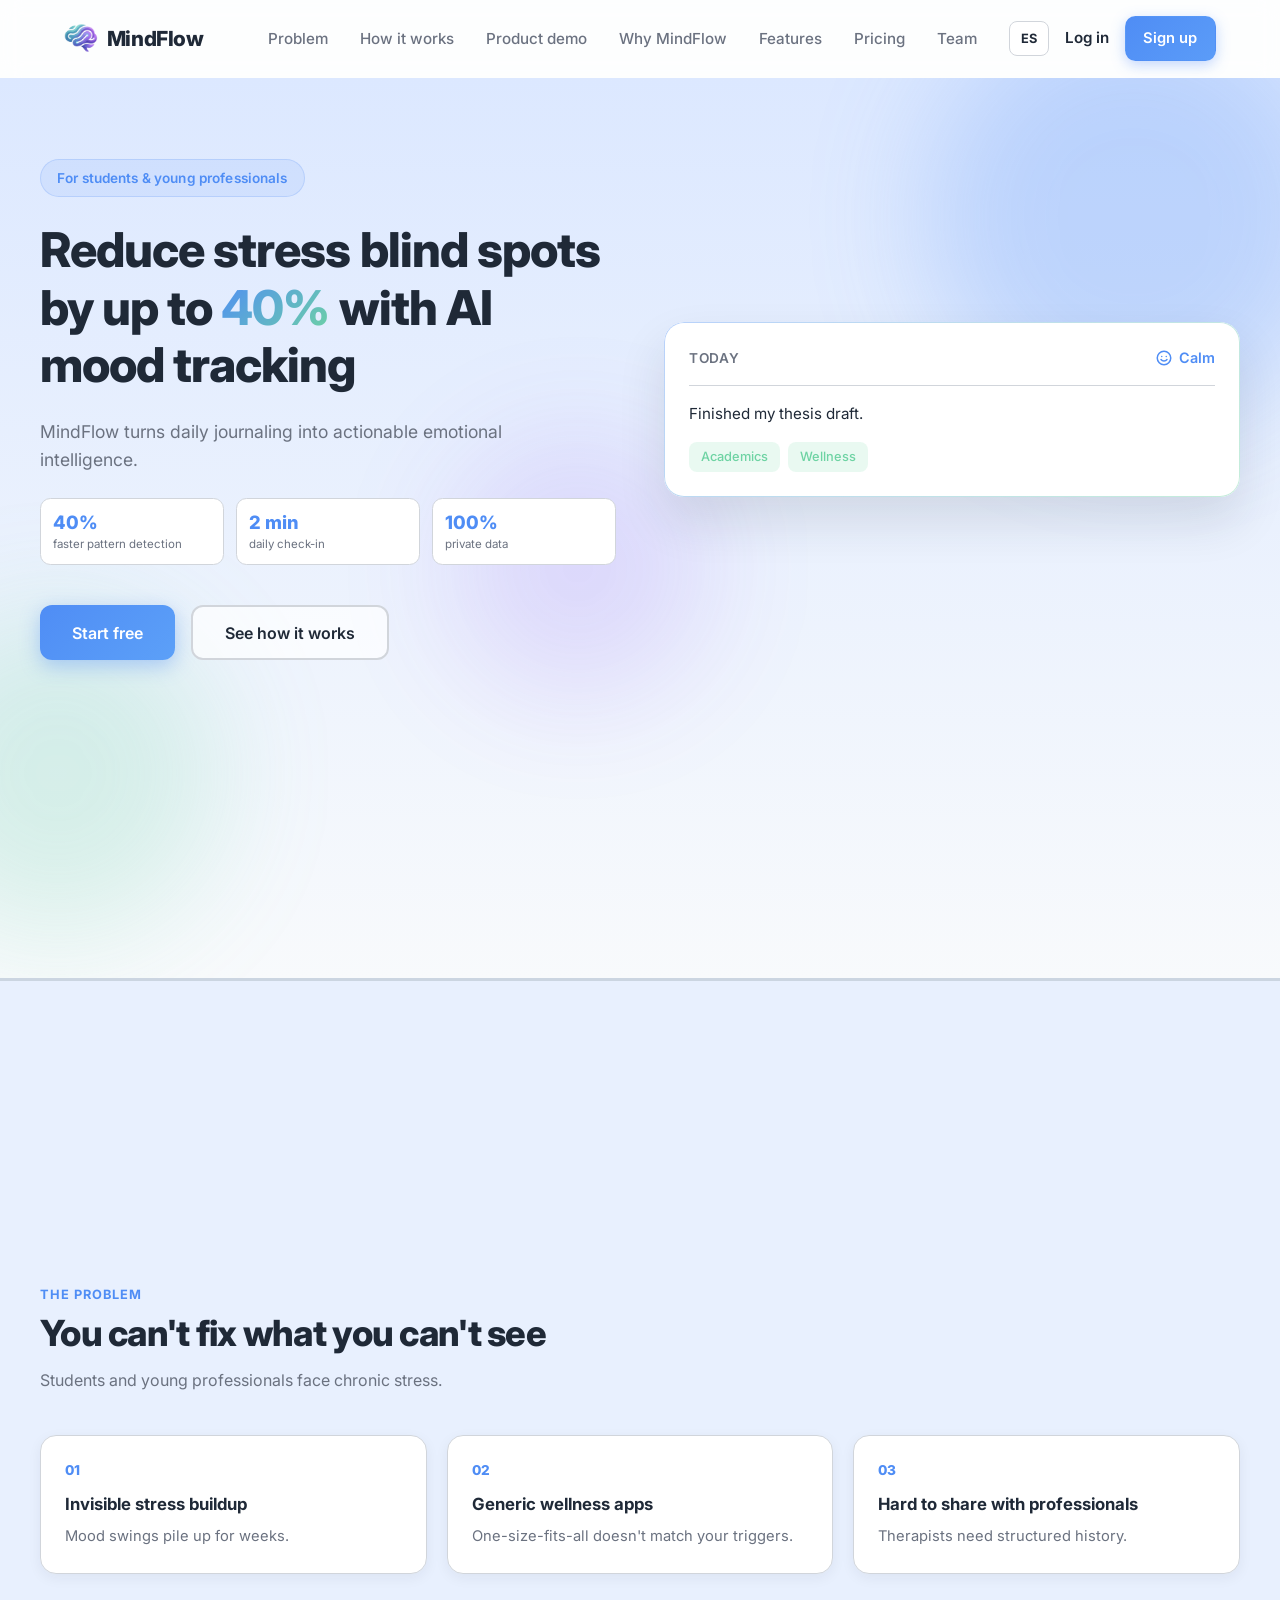
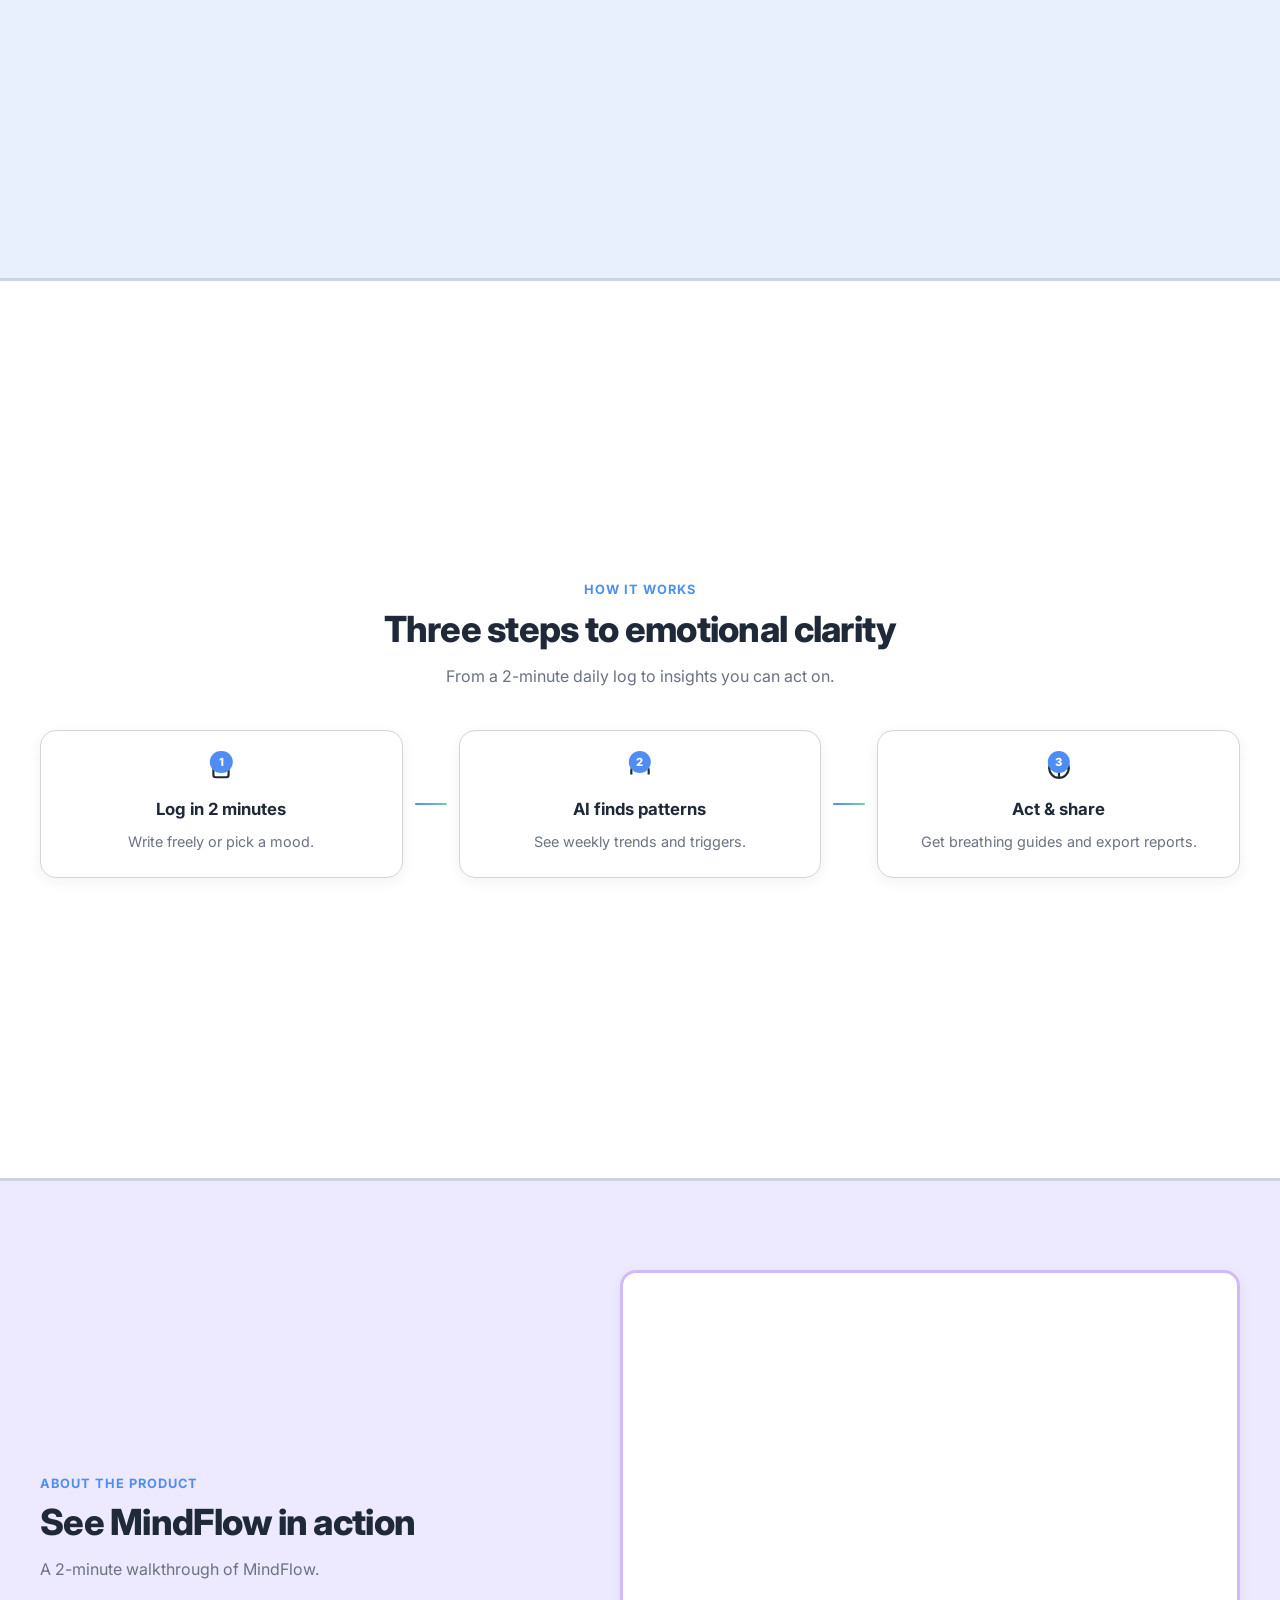
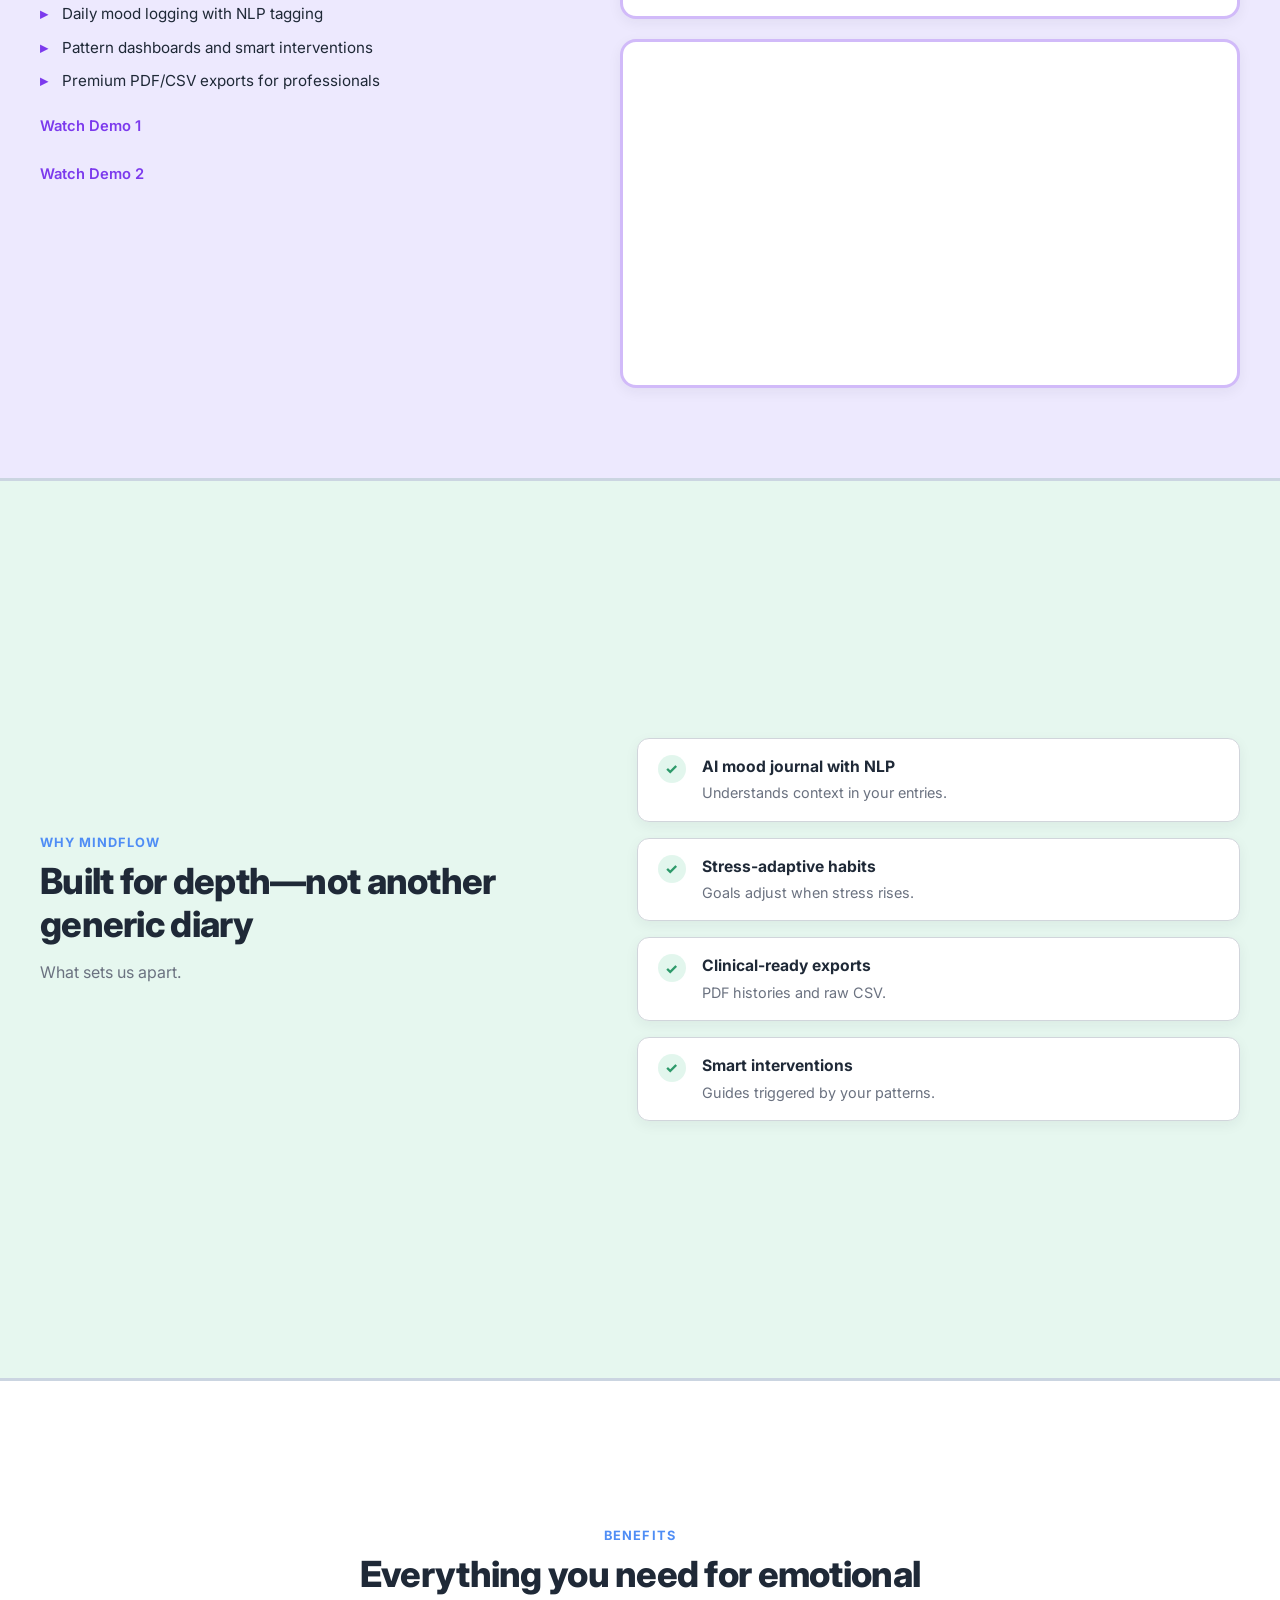
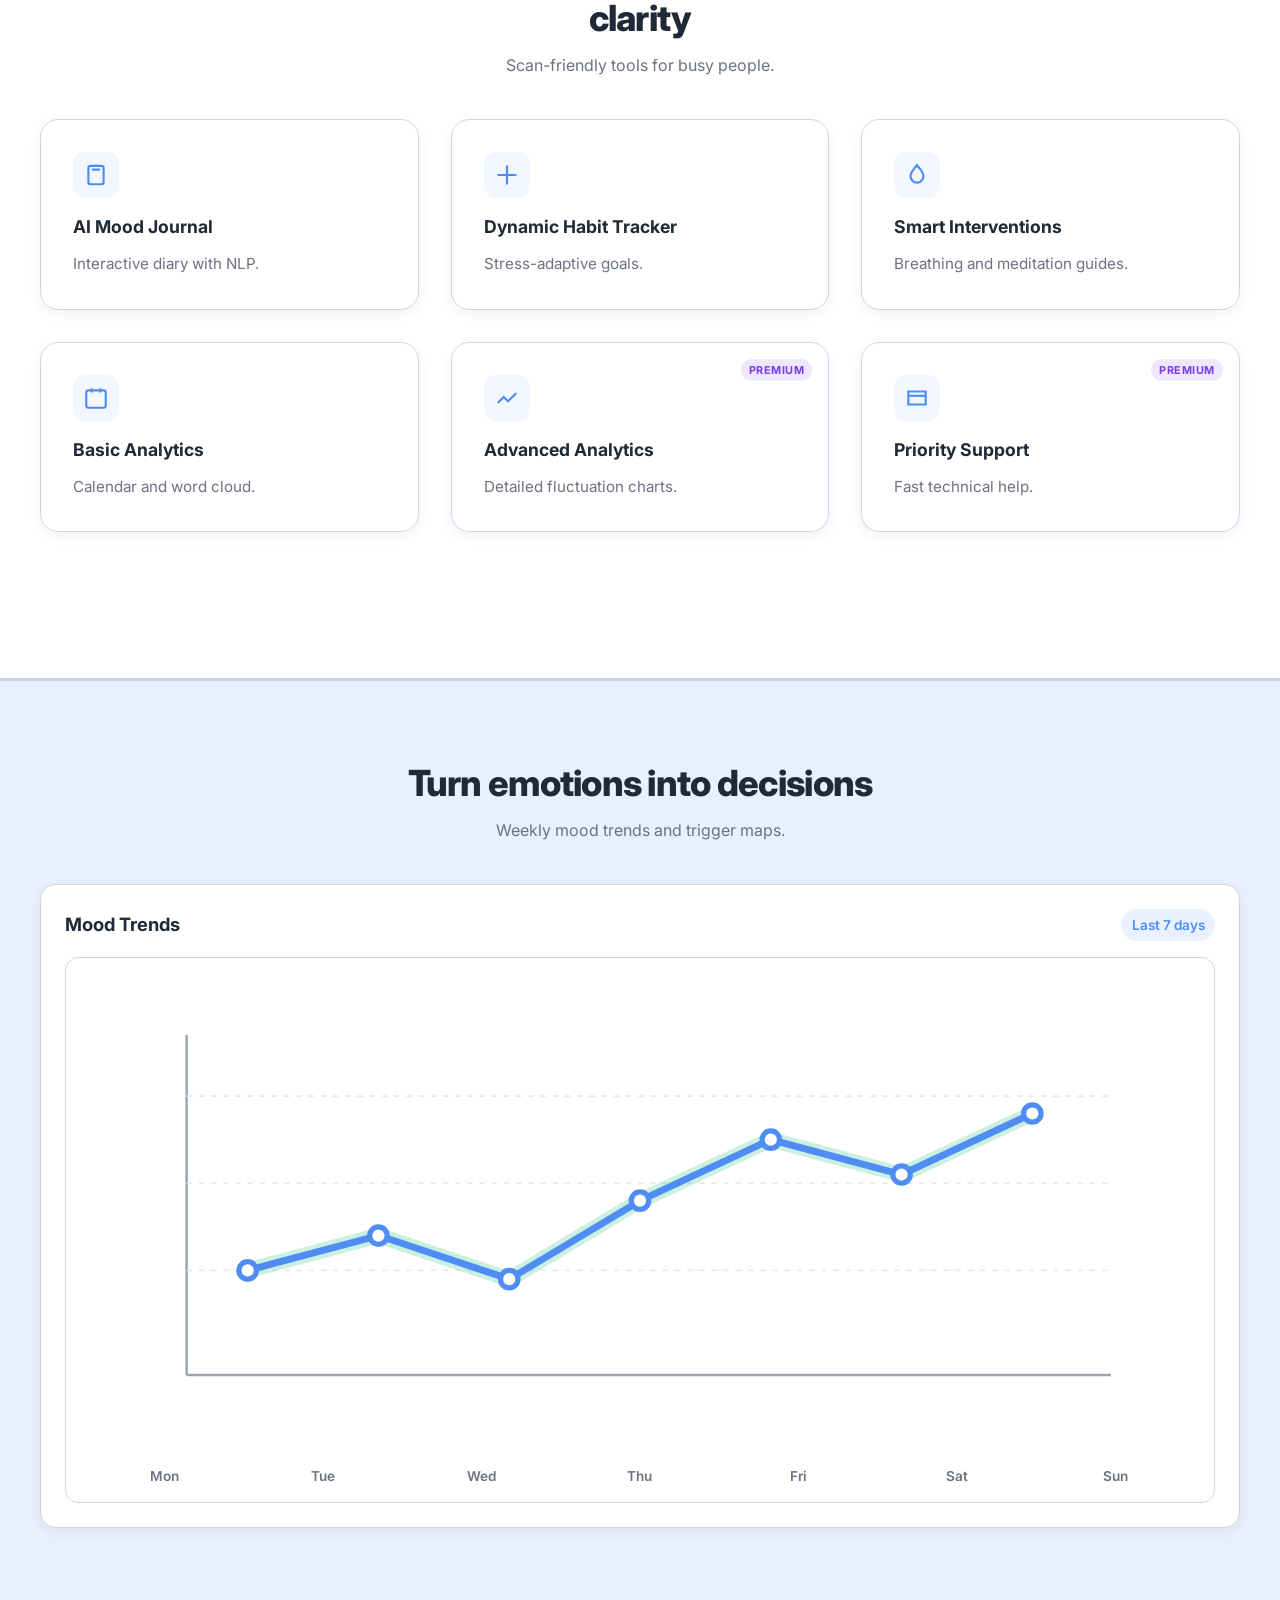
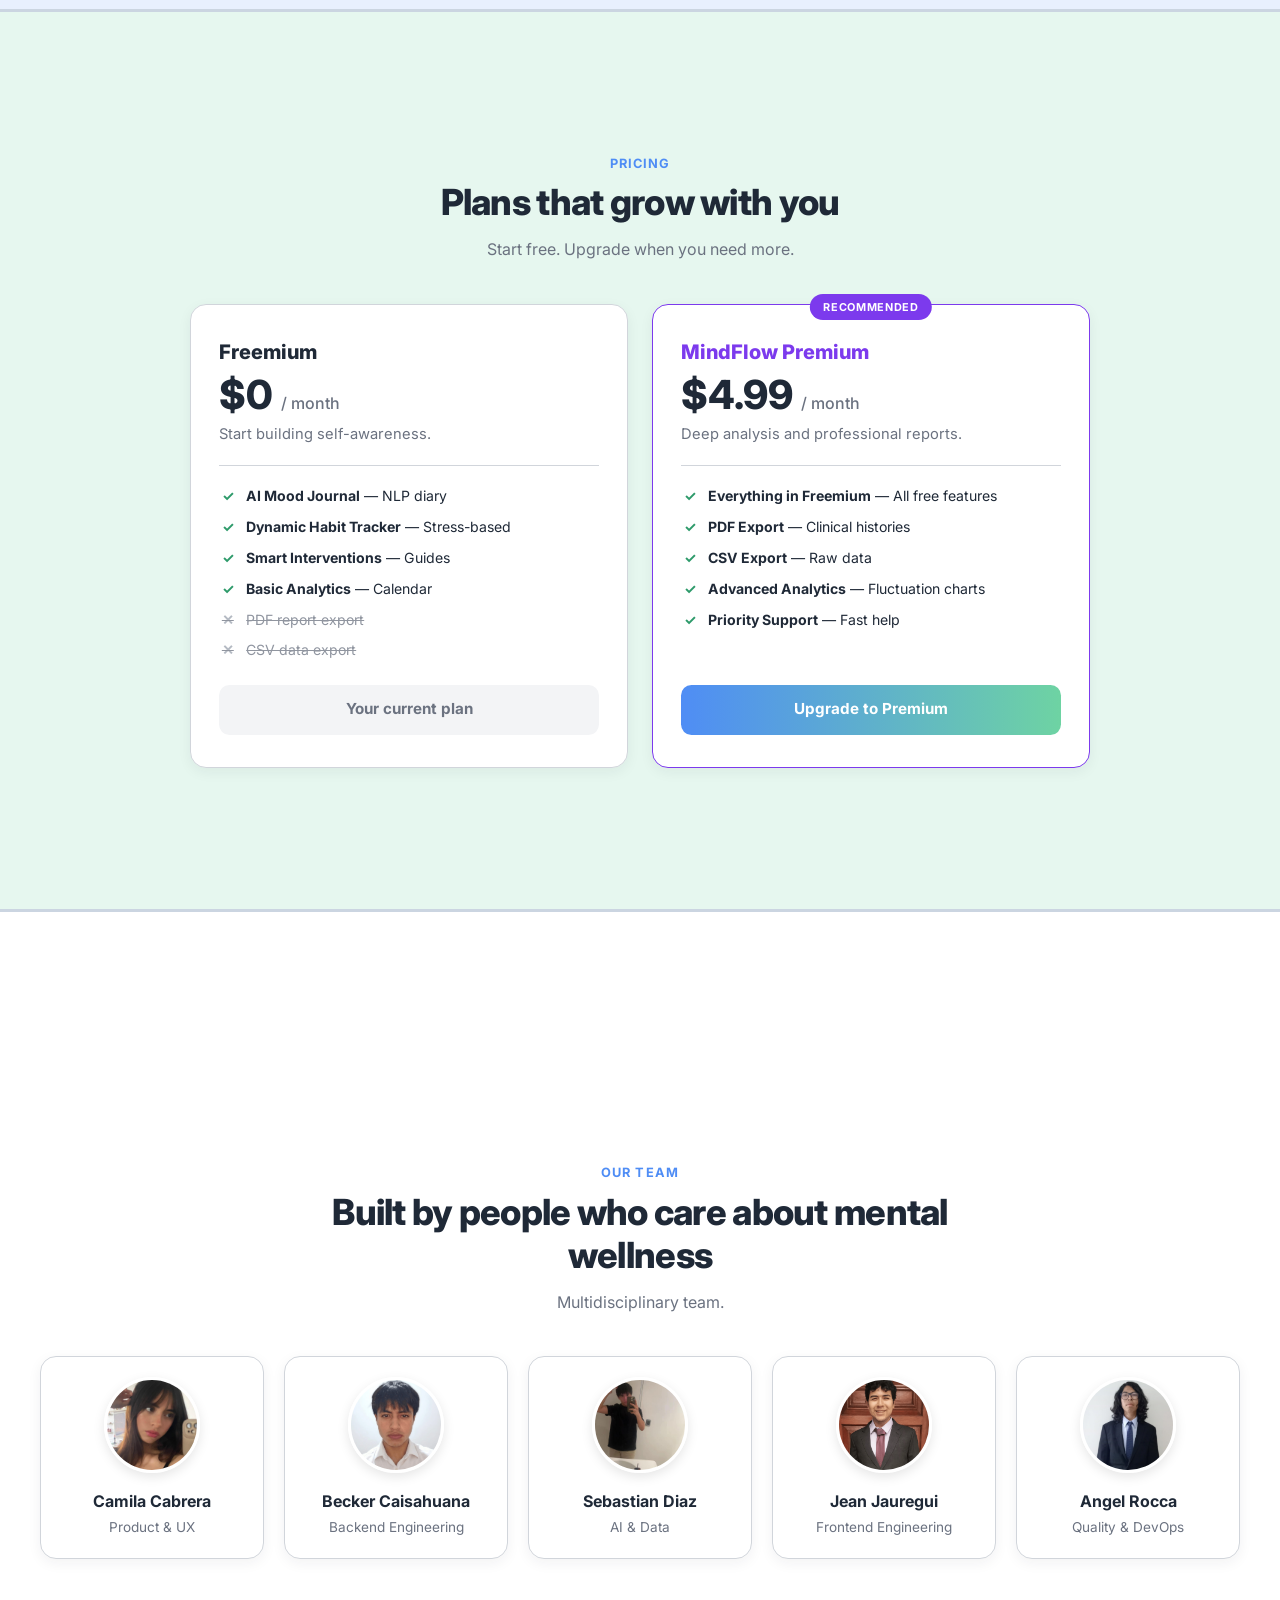
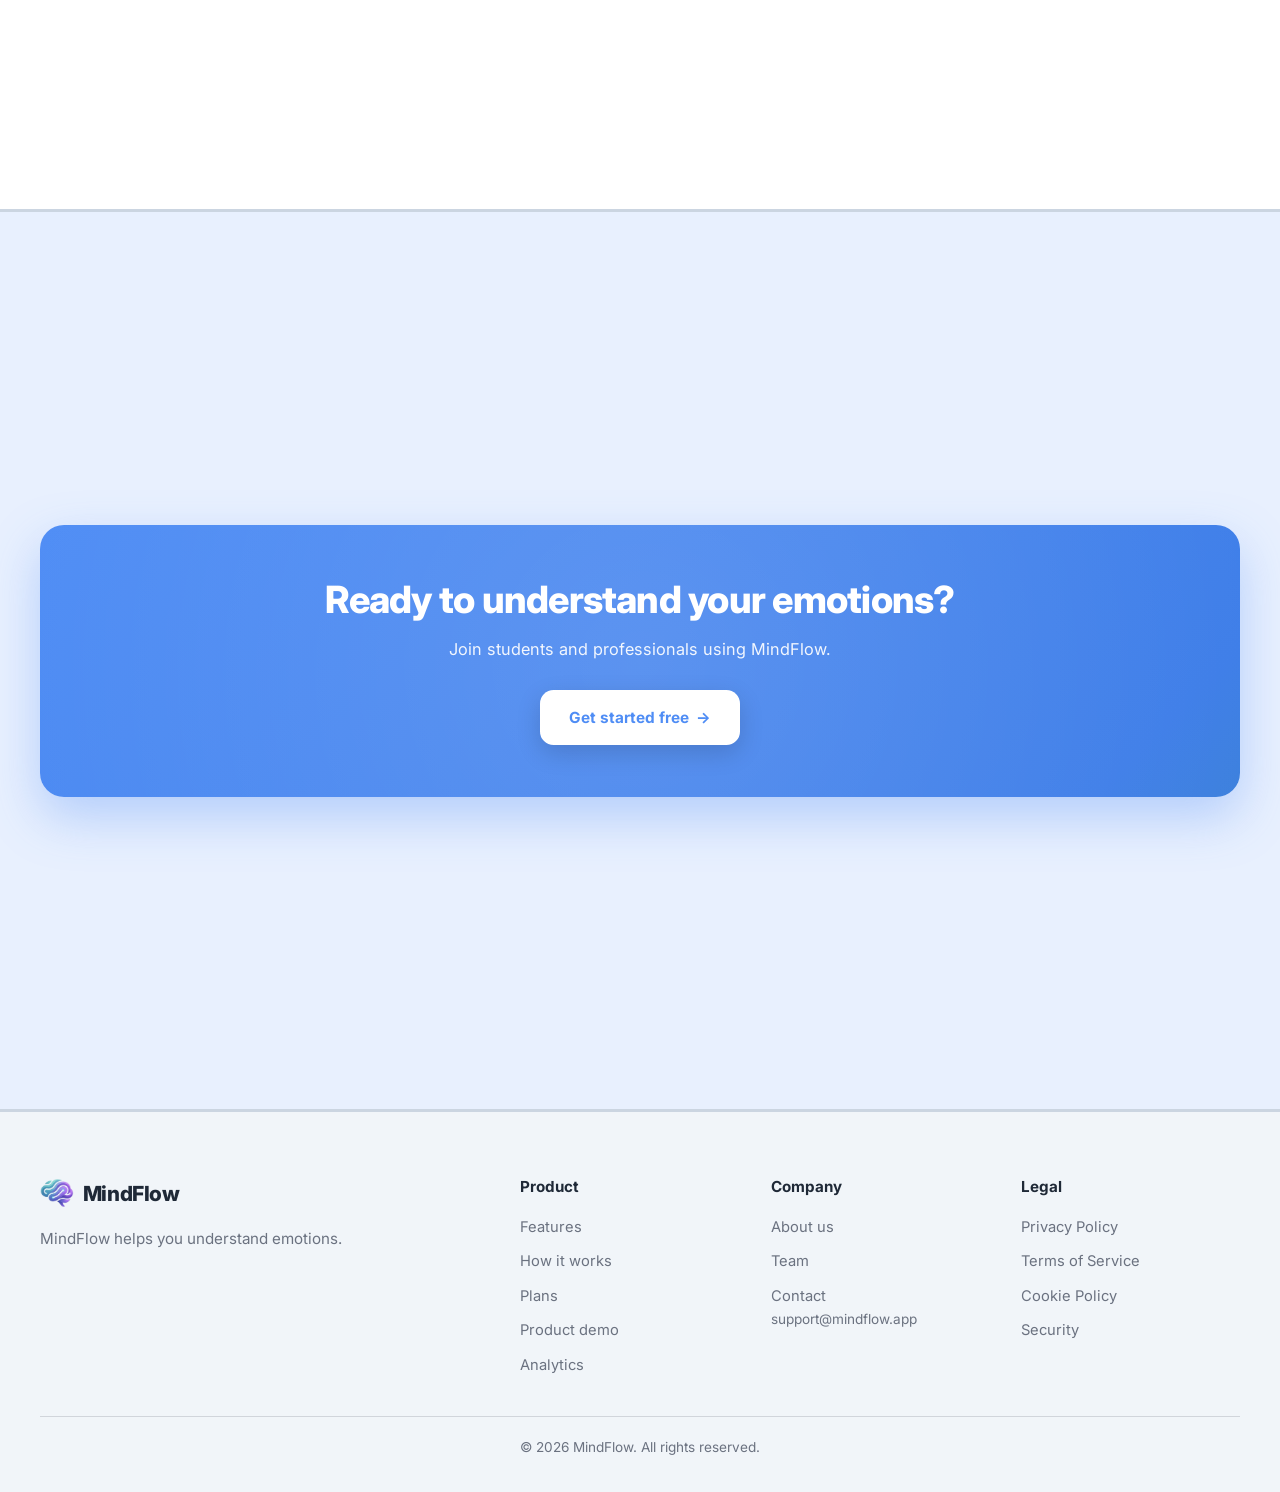
==== commit 9c97a797: "Update print statement from 'Hello' to 'Goodbye'" ====
--- a/index.html
+++ b/index.html
@@ -86,7 +86,7 @@
 					</div>
 
 					<div class="hero__actions">
-						<a href="#pricing" class="btn-primary" data-i18n="hero.ctaPrimary">Start free</a>
+						<a href="https://mindflow-frontend-ten.vercel.app/login" class="btn-primary" data-i18n="hero.ctaPrimary">Start free</a>
 						<a href="#how-it-works" class="btn-secondary" data-i18n="hero.ctaSecondary">See how it works</a>
 					</div>
 				</div>
--- a/assets/styles.css
+++ b/assets/styles.css
@@ -1462,7 +1462,23 @@
 	gap: 2.5rem;
 	align-items: center;
 }
-
+.product-video__videos {
+    display: flex;
+    gap: 20px;
+    flex-wrap: wrap;
+}
+
+.product-video__frame {
+    flex: 1;
+    min-width: 320px;
+}
+
+.product-video__frame iframe {
+    width: 100%;
+    aspect-ratio: 16 / 9;
+    border: none;
+    border-radius: 12px;
+}
 .product-video__bullets {
 	list-style: none;
 	margin: 1.25rem 0;
